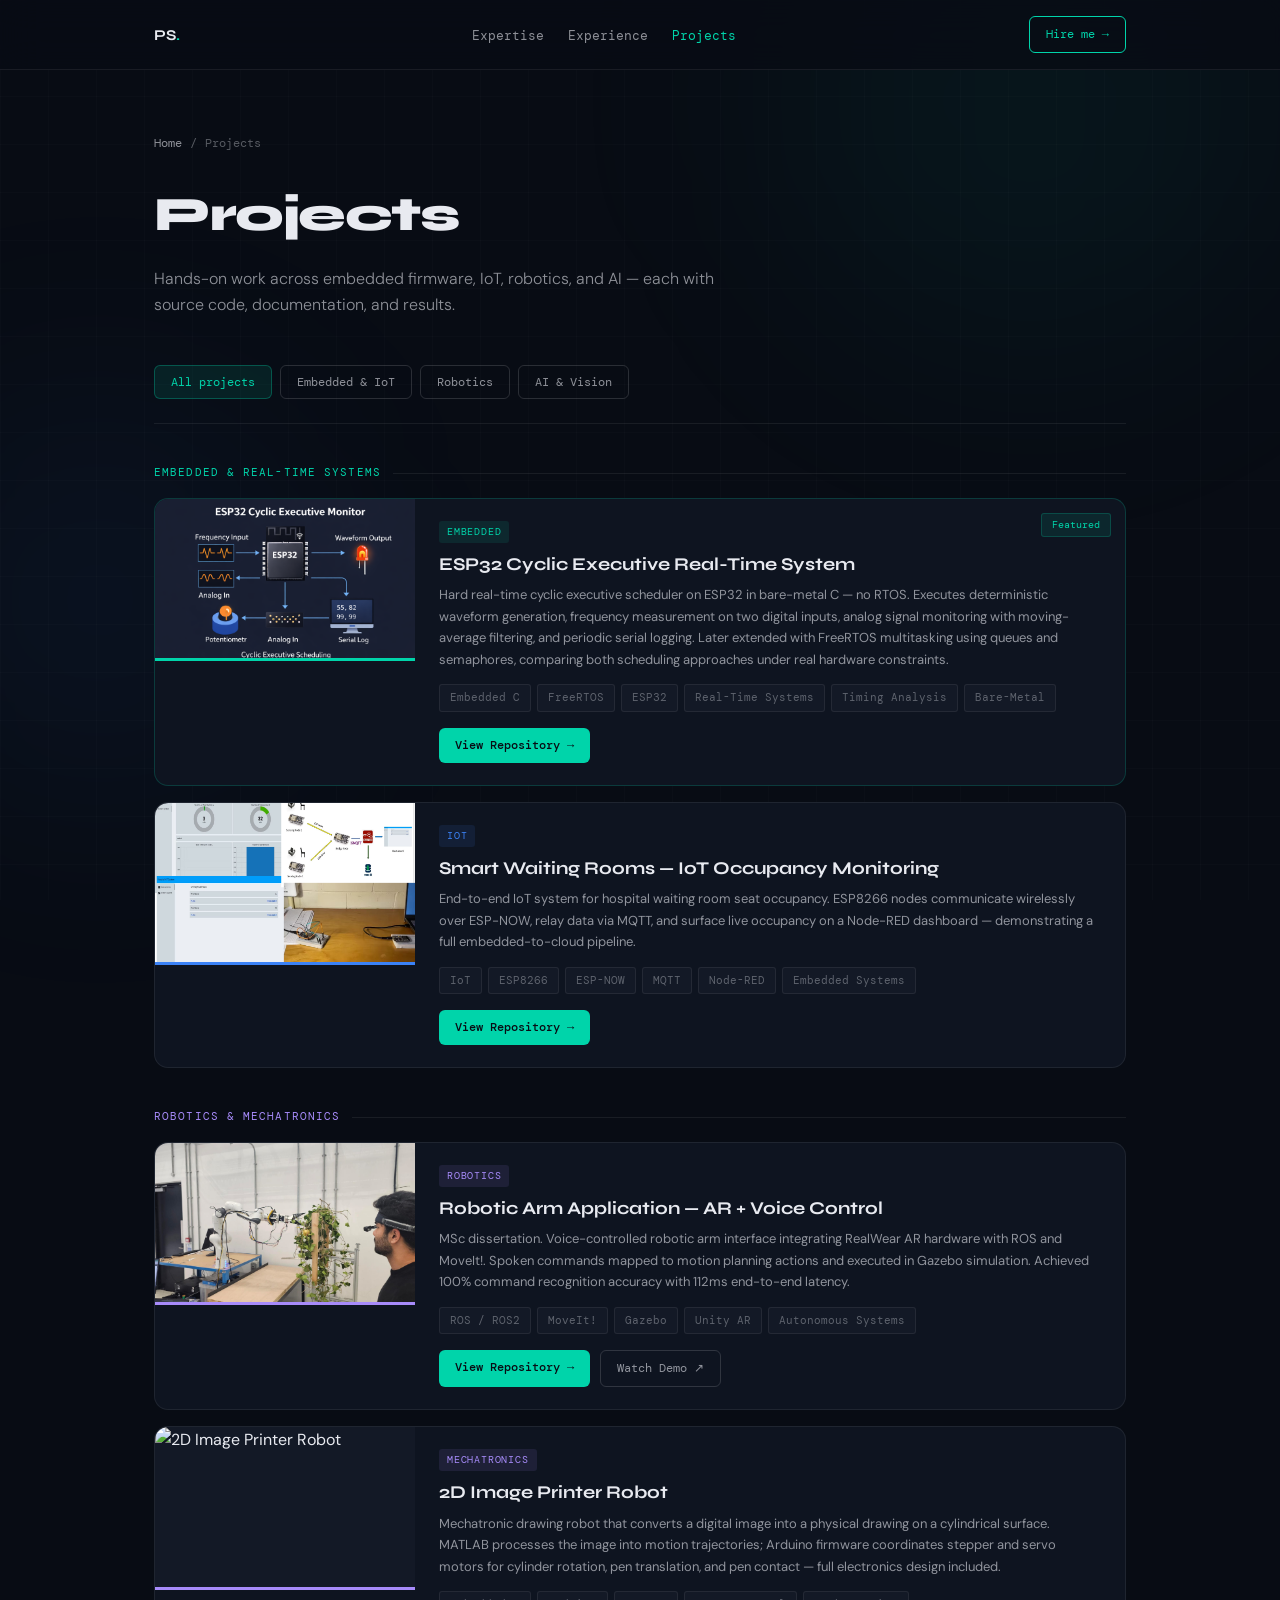
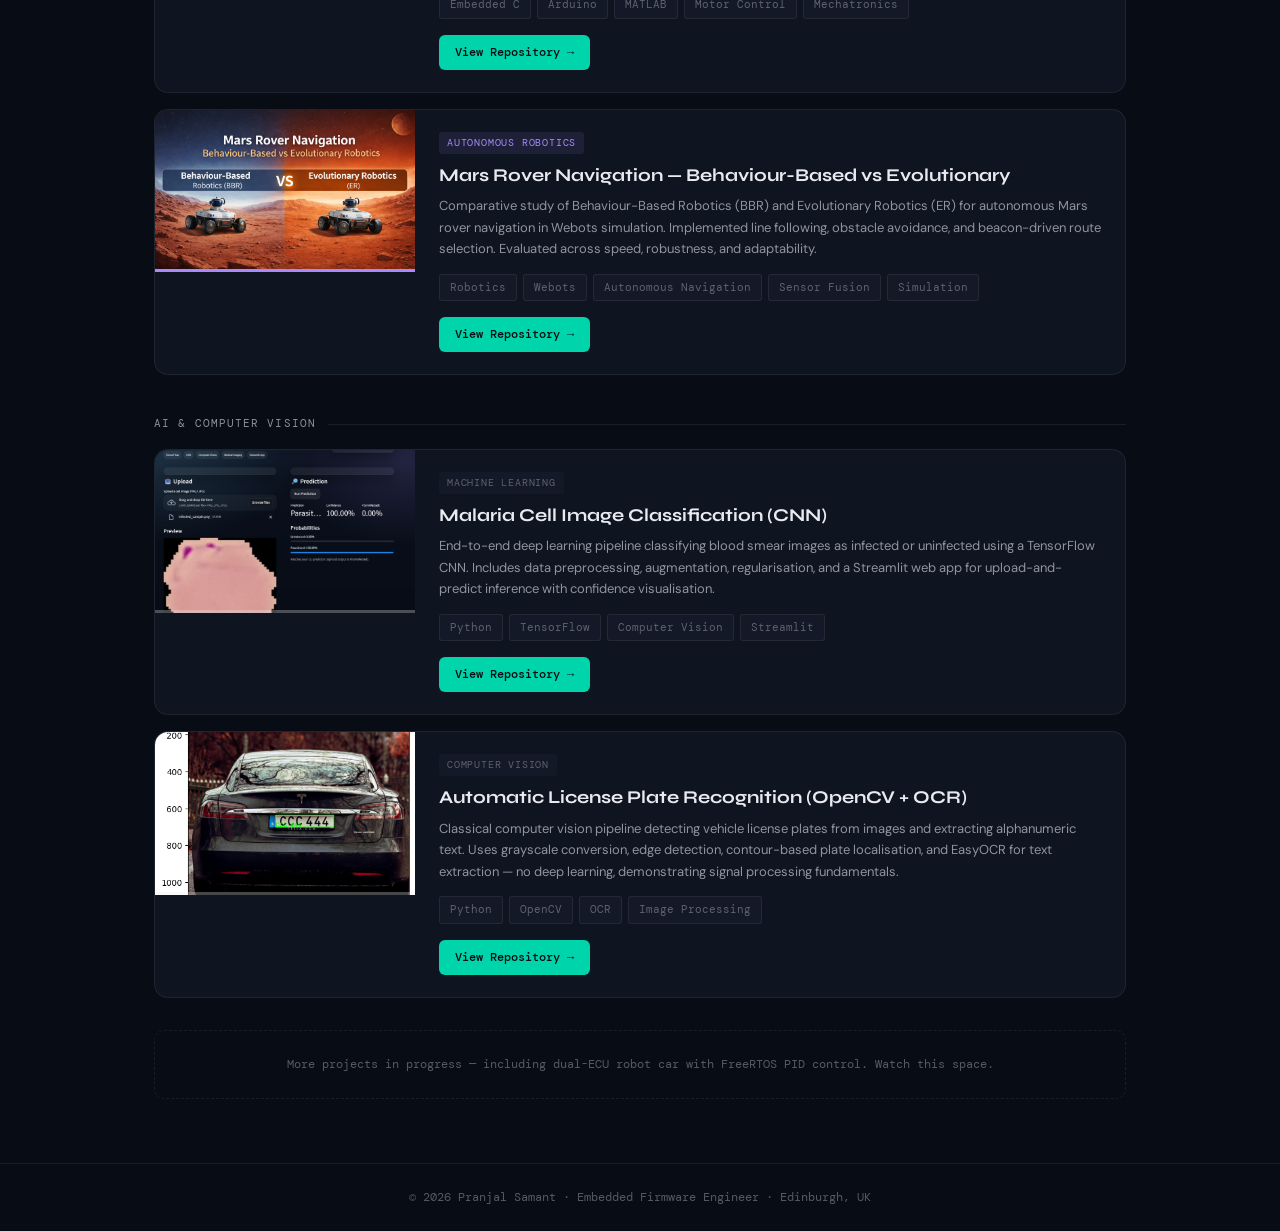
==== projects.html @ 22c1c0fe "Update projects.html" ====
<!doctype html>
<html lang="en">
<head>
  <meta charset="utf-8" />
  <meta name="viewport" content="width=device-width, initial-scale=1" />
  <title>Projects · Pranjal Samant</title>
  <meta name="description" content="Embedded firmware, IoT, robotics, and AI projects by Pranjal Samant. ESP32, FreeRTOS, Arduino, ROS." />
  <link rel="preconnect" href="https://fonts.googleapis.com">
  <link rel="preconnect" href="https://fonts.gstatic.com" crossorigin>
  <link href="https://fonts.googleapis.com/css2?family=DM+Mono:wght@400;500&family=Syne:wght@400;600;700;800&family=DM+Sans:wght@300;400;500&display=swap" rel="stylesheet">
  <style>
    :root {
      --bg: #080c14;
      --surface: #0e1420;
      --surface2: #131926;
      --border: rgba(255,255,255,0.07);
      --border-bright: rgba(255,255,255,0.14);
      --text: #e8eaf0;
      --muted: rgba(232,234,240,0.6);
      --subtle: rgba(232,234,240,0.35);
      --accent: #00d4aa;
      --accent2: #3b82f6;
      --accent3: #a78bfa;
      --accent-dim: rgba(0,212,170,0.1);
      --mono: 'DM Mono', monospace;
      --sans: 'DM Sans', sans-serif;
      --display: 'Syne', sans-serif;
    }

    *, *::before, *::after { box-sizing: border-box; margin: 0; padding: 0; }
    html { scroll-behavior: smooth; }

    body {
      font-family: var(--sans);
      background: var(--bg);
      color: var(--text);
      line-height: 1.6;
      overflow-x: hidden;
    }

    body::before {
      content: '';
      position: fixed;
      inset: 0;
      background-image:
        linear-gradient(rgba(255,255,255,0.015) 1px, transparent 1px),
        linear-gradient(90deg, rgba(255,255,255,0.015) 1px, transparent 1px);
      background-size: 48px 48px;
      pointer-events: none;
      z-index: 0;
    }

    .orb {
      position: fixed;
      border-radius: 50%;
      filter: blur(120px);
      pointer-events: none;
      z-index: 0;
    }
    .orb-1 { width: 500px; height: 500px; background: rgba(0,212,170,0.05); top: -150px; right: 0; }
    .orb-2 { width: 400px; height: 400px; background: rgba(59,130,246,0.06); bottom: 100px; left: -100px; }

    .wrap { max-width: 1020px; margin: 0 auto; padding: 0 24px; position: relative; z-index: 1; }

    /* NAV */
    nav {
      position: sticky;
      top: 0;
      z-index: 100;
      padding: 16px 0;
      backdrop-filter: blur(20px);
      -webkit-backdrop-filter: blur(20px);
      border-bottom: 1px solid var(--border);
      background: rgba(8,12,20,0.8);
    }

    .nav-inner {
      max-width: 1020px;
      margin: 0 auto;
      padding: 0 24px;
      display: flex;
      justify-content: space-between;
      align-items: center;
    }

    .nav-logo { font-family: var(--display); font-weight: 700; font-size: 15px; color: var(--text); text-decoration: none; }
    .nav-logo span { color: var(--accent); }

    .nav-links { display: flex; gap: 24px; list-style: none; }
    .nav-links a { font-family: var(--mono); font-size: 13px; color: var(--muted); text-decoration: none; transition: color 0.2s; }
    .nav-links a:hover { color: var(--accent); }
    .nav-links a.active { color: var(--accent); }

    .nav-cta {
      font-family: var(--mono);
      font-size: 12px;
      padding: 8px 16px;
      border-radius: 6px;
      border: 1px solid var(--accent);
      color: var(--accent);
      text-decoration: none;
      transition: background 0.2s;
    }
    .nav-cta:hover { background: var(--accent-dim); }

    /* PAGE HEADER */
    .page-header {
      padding: 64px 0 48px;
    }

    .breadcrumb {
      display: flex;
      gap: 8px;
      align-items: center;
      font-family: var(--mono);
      font-size: 12px;
      color: var(--subtle);
      margin-bottom: 24px;
    }

    .breadcrumb a { color: var(--muted); text-decoration: none; }
    .breadcrumb a:hover { color: var(--accent); }
    .breadcrumb span { color: var(--subtle); }

    .page-header h1 {
      font-family: var(--display);
      font-size: clamp(32px, 4vw, 48px);
      font-weight: 800;
      letter-spacing: -0.03em;
      margin-bottom: 12px;
    }

    .page-header p {
      color: var(--muted);
      font-size: 16px;
      max-width: 560px;
      font-weight: 300;
    }

    /* FILTER TABS */
    .filter-tabs {
      display: flex;
      gap: 8px;
      flex-wrap: wrap;
      margin-bottom: 40px;
      padding-bottom: 24px;
      border-bottom: 1px solid var(--border);
    }

    .filter-tab {
      font-family: var(--mono);
      font-size: 12px;
      padding: 8px 16px;
      border-radius: 6px;
      border: 1px solid var(--border-bright);
      background: transparent;
      color: var(--muted);
      cursor: pointer;
      transition: all 0.2s;
    }

    .filter-tab:hover { border-color: var(--accent); color: var(--accent); }
    .filter-tab.active { background: var(--accent-dim); border-color: rgba(0,212,170,0.3); color: var(--accent); }

    /* CATEGORY LABEL */
    .cat-label {
      font-family: var(--mono);
      font-size: 11px;
      letter-spacing: 0.1em;
      text-transform: uppercase;
      color: var(--subtle);
      margin: 40px 0 16px;
      display: flex;
      align-items: center;
      gap: 12px;
    }

    .cat-label::after { content: ''; flex: 1; height: 1px; background: var(--border); }
    .cat-label.embedded { color: var(--accent); }
    .cat-label.robotics { color: var(--accent3); }
    .cat-label.iot { color: var(--accent2); }
    .cat-label.ml { color: var(--muted); }

    /* PROJECT CARDS */
    .project-grid { display: flex; flex-direction: column; gap: 16px; margin-bottom: 16px; }

    .project-card {
      background: var(--surface);
      border: 1px solid var(--border);
      border-radius: 14px;
      overflow: hidden;
      display: grid;
      grid-template-columns: 260px 1fr;
      transition: border-color 0.25s, transform 0.2s;
      position: relative;
    }

    .project-card:hover { border-color: var(--border-bright); transform: translateY(-2px); }
    .project-card.featured { border-color: rgba(0,212,170,0.2); }

    .project-card.featured::before {
      content: 'Featured';
      position: absolute;
      top: 14px; right: 14px;
      font-family: var(--mono);
      font-size: 10px;
      color: var(--accent);
      background: var(--accent-dim);
      border: 1px solid rgba(0,212,170,0.2);
      padding: 3px 10px;
      border-radius: 3px;
      z-index: 2;
    }

    .project-thumb {
      aspect-ratio: 16/10;
      background: var(--surface2);
      overflow: hidden;
      position: relative;
    }

    .project-thumb img {
      width: 100%;
      height: 100%;
      object-fit: cover;
      display: block;
      transition: transform 0.4s ease;
    }

    .project-card:hover .project-thumb img { transform: scale(1.04); }

    .project-thumb-placeholder {
      width: 100%;
      height: 100%;
      display: flex;
      align-items: center;
      justify-content: center;
      font-family: var(--mono);
      font-size: 28px;
      color: var(--subtle);
    }

    /* Category stripe on thumb */
    .project-thumb::after {
      content: '';
      position: absolute;
      bottom: 0; left: 0; right: 0;
      height: 3px;
    }

    .project-card.cat-embedded .project-thumb::after { background: var(--accent); }
    .project-card.cat-robotics .project-thumb::after { background: var(--accent3); }
    .project-card.cat-iot .project-thumb::after { background: var(--accent2); }
    .project-card.cat-ml .project-thumb::after { background: rgba(232,234,240,0.3); }

    .project-body { padding: 22px 24px; display: flex; flex-direction: column; }

    .project-meta {
      display: flex;
      align-items: center;
      gap: 10px;
      margin-bottom: 10px;
    }

    .project-cat {
      font-family: var(--mono);
      font-size: 10px;
      letter-spacing: 0.08em;
      text-transform: uppercase;
      padding: 3px 8px;
      border-radius: 3px;
    }

    .cat-embedded .project-cat { color: var(--accent); background: rgba(0,212,170,0.1); }
    .cat-robotics .project-cat { color: var(--accent3); background: rgba(167,139,250,0.1); }
    .cat-iot .project-cat { color: var(--accent2); background: rgba(59,130,246,0.1); }
    .cat-ml .project-cat { color: var(--subtle); background: var(--surface2); }

    .project-h { font-family: var(--display); font-size: 18px; font-weight: 700; margin-bottom: 8px; line-height: 1.3; }

    .project-desc { font-size: 13px; color: var(--muted); line-height: 1.65; flex: 1; margin-bottom: 14px; }

    .project-pills { display: flex; flex-wrap: wrap; gap: 6px; margin-bottom: 16px; }

    .pill {
      font-family: var(--mono);
      font-size: 11px;
      padding: 4px 10px;
      border-radius: 3px;
      background: var(--surface2);
      border: 1px solid var(--border);
      color: var(--subtle);
    }

    .project-links { display: flex; gap: 10px; flex-wrap: wrap; }

    .btn-sm {
      font-family: var(--mono);
      font-size: 12px;
      padding: 8px 16px;
      border-radius: 6px;
      text-decoration: none;
      transition: all 0.2s;
    }

    .btn-sm.primary {
      background: var(--accent);
      color: #080c14;
      font-weight: 500;
    }

    .btn-sm.primary:hover { opacity: 0.85; }

    .btn-sm.ghost {
      border: 1px solid var(--border-bright);
      color: var(--muted);
    }

    .btn-sm.ghost:hover { border-color: var(--accent); color: var(--accent); }

    /* NOTE */
    .note {
      font-family: var(--mono);
      font-size: 12px;
      color: var(--subtle);
      text-align: center;
      padding: 24px;
      border: 1px dashed var(--border);
      border-radius: 10px;
      margin: 32px 0 64px;
    }

    footer {
      border-top: 1px solid var(--border);
      padding: 24px;
      text-align: center;
      font-family: var(--mono);
      font-size: 12px;
      color: var(--subtle);
    }

    .fade-in { opacity: 0; transform: translateY(16px); animation: fadeUp 0.5s ease forwards; }
    @keyframes fadeUp { to { opacity: 1; transform: translateY(0); } }
    .delay-1 { animation-delay: 0.1s; }
    .delay-2 { animation-delay: 0.2s; }

    @media (max-width: 780px) {
      .project-card { grid-template-columns: 1fr; }
      .project-thumb { aspect-ratio: 16/9; }
      nav .nav-links { display: none; }
    }
  </style>
</head>
<body>

  <div class="orb orb-1"></div>
  <div class="orb orb-2"></div>

  <nav>
    <div class="nav-inner">
      <a class="nav-logo" href="index.html">PS<span>.</span></a>
      <ul class="nav-links">
        <li><a href="index.html#expertise">Expertise</a></li>
        <li><a href="index.html#experience">Experience</a></li>
        <li><a href="projects.html" class="active">Projects</a></li>
      </ul>
      <a class="nav-cta" href="mailto:pranjalsamant@outlook.com">Hire me →</a>
    </div>
  </nav>

  <div class="wrap">

    <header class="page-header fade-in">
      <div class="breadcrumb">
        <a href="index.html">Home</a>
        <span>/</span>
        <span>Projects</span>
      </div>
      <h1>Projects</h1>
      <p>Hands-on work across embedded firmware, IoT, robotics, and AI — each with source code, documentation, and results.</p>
    </header>

    <div class="filter-tabs fade-in delay-1">
      <button class="filter-tab active" onclick="filterProjects('all', this)">All projects</button>
      <button class="filter-tab" onclick="filterProjects('embedded', this)">Embedded & IoT</button>
      <button class="filter-tab" onclick="filterProjects('robotics', this)">Robotics</button>
      <button class="filter-tab" onclick="filterProjects('ml', this)">AI & Vision</button>
    </div>

    <!-- EMBEDDED CATEGORY -->
    <div class="cat-label embedded" data-cat="embedded">Embedded & Real-Time Systems</div>
    <div class="project-grid" data-cat="embedded">

      <article class="project-card featured cat-embedded">
        <div class="project-thumb">
          <img src="./assets/images/architecture.png" alt="ESP32 Cyclic Executive Monitor">
        </div>
        <div class="project-body">
          <div class="project-meta">
            <span class="project-cat">Embedded</span>
          </div>
          <h2 class="project-h">ESP32 Cyclic Executive Real-Time System</h2>
          <p class="project-desc">
            Hard real-time cyclic executive scheduler on ESP32 in bare-metal C — no RTOS. Executes deterministic waveform generation, frequency measurement on two digital inputs, analog signal monitoring with moving-average filtering, and periodic serial logging. Later extended with FreeRTOS multitasking using queues and semaphores, comparing both scheduling approaches under real hardware constraints.
          </p>
          <div class="project-pills">
            <span class="pill">Embedded C</span>
            <span class="pill">FreeRTOS</span>
            <span class="pill">ESP32</span>
            <span class="pill">Real-Time Systems</span>
            <span class="pill">Timing Analysis</span>
            <span class="pill">Bare-Metal</span>
          </div>
          <div class="project-links">
            <a class="btn-sm primary" href="https://github.com/pranjalsamant1/esp32-cyclic-executive-monitor" target="_blank">View Repository →</a>
          </div>
        </div>
      </article>

      <article class="project-card cat-iot">
        <div class="project-thumb">
          <img src="./assets/images/smart_waiting_room_portfolio.png" alt="Smart Waiting Rooms IoT">
        </div>
        <div class="project-body">
          <div class="project-meta">
            <span class="project-cat">IoT</span>
          </div>
          <h2 class="project-h">Smart Waiting Rooms — IoT Occupancy Monitoring</h2>
          <p class="project-desc">
            End-to-end IoT system for hospital waiting room seat occupancy. ESP8266 nodes communicate wirelessly over ESP-NOW, relay data via MQTT, and surface live occupancy on a Node-RED dashboard — demonstrating a full embedded-to-cloud pipeline.
          </p>
          <div class="project-pills">
            <span class="pill">IoT</span>
            <span class="pill">ESP8266</span>
            <span class="pill">ESP-NOW</span>
            <span class="pill">MQTT</span>
            <span class="pill">Node-RED</span>
            <span class="pill">Embedded Systems</span>
          </div>
          <div class="project-links">
            <a class="btn-sm primary" href="https://github.com/pranjalsamant1/smart-waiting-rooms-iot" target="_blank">View Repository →</a>
          </div>
        </div>
      </article>

    </div>

    <!-- ROBOTICS CATEGORY -->
    <div class="cat-label robotics" data-cat="robotics">Robotics & Mechatronics</div>
    <div class="project-grid" data-cat="robotics">

      <article class="project-card cat-robotics">
        <div class="project-thumb">
          <img src="./assets/images/live_test.jpeg" alt="Robotic Arm AR Voice Control">
        </div>
        <div class="project-body">
          <div class="project-meta">
            <span class="project-cat">Robotics</span>
          </div>
          <h2 class="project-h">Robotic Arm Application — AR + Voice Control</h2>
          <p class="project-desc">
            MSc dissertation. Voice-controlled robotic arm interface integrating RealWear AR hardware with ROS and MoveIt!. Spoken commands mapped to motion planning actions and executed in Gazebo simulation. Achieved 100% command recognition accuracy with 112ms end-to-end latency.
          </p>
          <div class="project-pills">
            <span class="pill">ROS / ROS2</span>
            <span class="pill">MoveIt!</span>
            <span class="pill">Gazebo</span>
            <span class="pill">Unity AR</span>
            <span class="pill">Autonomous Systems</span>
          </div>
          <div class="project-links">
            <a class="btn-sm primary" href="https://github.com/pranjalsamant1/Robotic_Arm_Application" target="_blank">View Repository →</a>
            <a class="btn-sm ghost" href="https://github.com/pranjalsamant1/Robotic_Arm_Application/blob/main/Project_Files/Video/robotcontrolapp_workingvideo.mp4" target="_blank">Watch Demo ↗</a>
          </div>
        </div>
      </article>

      <article class="project-card cat-robotics">
        <div class="project-thumb">
          <img src="./assets/images/2d-image-printer-robot.jpg" alt="2D Image Printer Robot">
        </div>
        <div class="project-body">
          <div class="project-meta">
            <span class="project-cat">Mechatronics</span>
          </div>
          <h2 class="project-h">2D Image Printer Robot</h2>
          <p class="project-desc">
            Mechatronic drawing robot that converts a digital image into a physical drawing on a cylindrical surface. MATLAB processes the image into motion trajectories; Arduino firmware coordinates stepper and servo motors for cylinder rotation, pen translation, and pen contact — full electronics design included.
          </p>
          <div class="project-pills">
            <span class="pill">Embedded C</span>
            <span class="pill">Arduino</span>
            <span class="pill">MATLAB</span>
            <span class="pill">Motor Control</span>
            <span class="pill">Mechatronics</span>
          </div>
          <div class="project-links">
            <a class="btn-sm primary" href="https://github.com/pranjalsamant1/2D-Image-Printer-Robot" target="_blank">View Repository →</a>
          </div>
        </div>
      </article>

      <article class="project-card cat-robotics">
        <div class="project-thumb">
          <img src="./assets/images/IR_Mars.png" alt="Mars Rover Navigation">
        </div>
        <div class="project-body">
          <div class="project-meta">
            <span class="project-cat">Autonomous Robotics</span>
          </div>
          <h2 class="project-h">Mars Rover Navigation — Behaviour-Based vs Evolutionary</h2>
          <p class="project-desc">
            Comparative study of Behaviour-Based Robotics (BBR) and Evolutionary Robotics (ER) for autonomous Mars rover navigation in Webots simulation. Implemented line following, obstacle avoidance, and beacon-driven route selection. Evaluated across speed, robustness, and adaptability.
          </p>
          <div class="project-pills">
            <span class="pill">Robotics</span>
            <span class="pill">Webots</span>
            <span class="pill">Autonomous Navigation</span>
            <span class="pill">Sensor Fusion</span>
            <span class="pill">Simulation</span>
          </div>
          <div class="project-links">
            <a class="btn-sm primary" href="https://github.com/pranjalsamant1/mars-rover-navigation-bbr-er" target="_blank">View Repository →</a>
          </div>
        </div>
      </article>

    </div>

    <!-- ML/AI CATEGORY -->
    <div class="cat-label ml" data-cat="ml">AI & Computer Vision</div>
    <div class="project-grid" data-cat="ml">

      <article class="project-card cat-ml">
        <div class="project-thumb">
          <img src="./assets/images/webapp_result.png" alt="Malaria Cell Classification">
        </div>
        <div class="project-body">
          <div class="project-meta">
            <span class="project-cat">Machine Learning</span>
          </div>
          <h2 class="project-h">Malaria Cell Image Classification (CNN)</h2>
          <p class="project-desc">
            End-to-end deep learning pipeline classifying blood smear images as infected or uninfected using a TensorFlow CNN. Includes data preprocessing, augmentation, regularisation, and a Streamlit web app for upload-and-predict inference with confidence visualisation.
          </p>
          <div class="project-pills">
            <span class="pill">Python</span>
            <span class="pill">TensorFlow</span>
            <span class="pill">Computer Vision</span>
            <span class="pill">Streamlit</span>
          </div>
          <div class="project-links">
            <a class="btn-sm primary" href="https://github.com/pranjalsamant1/malaria-cell-image-classification" target="_blank">View Repository →</a>
          </div>
        </div>
      </article>

      <article class="project-card cat-ml">
        <div class="project-thumb">
          <img src="./assets/images/final_output.png" alt="License Plate Recognition">
        </div>
        <div class="project-body">
          <div class="project-meta">
            <span class="project-cat">Computer Vision</span>
          </div>
          <h2 class="project-h">Automatic License Plate Recognition (OpenCV + OCR)</h2>
          <p class="project-desc">
            Classical computer vision pipeline detecting vehicle license plates from images and extracting alphanumeric text. Uses grayscale conversion, edge detection, contour-based plate localisation, and EasyOCR for text extraction — no deep learning, demonstrating signal processing fundamentals.
          </p>
          <div class="project-pills">
            <span class="pill">Python</span>
            <span class="pill">OpenCV</span>
            <span class="pill">OCR</span>
            <span class="pill">Image Processing</span>
          </div>
          <div class="project-links">
            <a class="btn-sm primary" href="https://github.com/pranjalsamant1/license-plate-recognition-opencv-ocr" target="_blank">View Repository →</a>
          </div>
        </div>
      </article>

    </div>

    <div class="note">More projects in progress — including dual-ECU robot car with FreeRTOS PID control. Watch this space.</div>

  </div>

  <footer>
    © <span id="y"></span> Pranjal Samant · Embedded Firmware Engineer · Edinburgh, UK
  </footer>

  <script>
    document.getElementById('y').textContent = new Date().getFullYear();

    function filterProjects(cat, btn) {
      document.querySelectorAll('.filter-tab').forEach(t => t.classList.remove('active'));
      btn.classList.add('active');

      const catLabels = document.querySelectorAll('.cat-label');
      const catGrids = document.querySelectorAll('.project-grid');

      catLabels.forEach(el => {
        const elCat = el.dataset.cat;
        el.style.display = (cat === 'all' || cat === elCat || (cat === 'embedded' && elCat === 'iot')) ? '' : 'none';
      });

      catGrids.forEach(el => {
        const elCat = el.dataset.cat;
        el.style.display = (cat === 'all' || cat === elCat || (cat === 'embedded' && elCat === 'iot')) ? '' : 'none';
      });
    }
  </script>
</body>
</html>
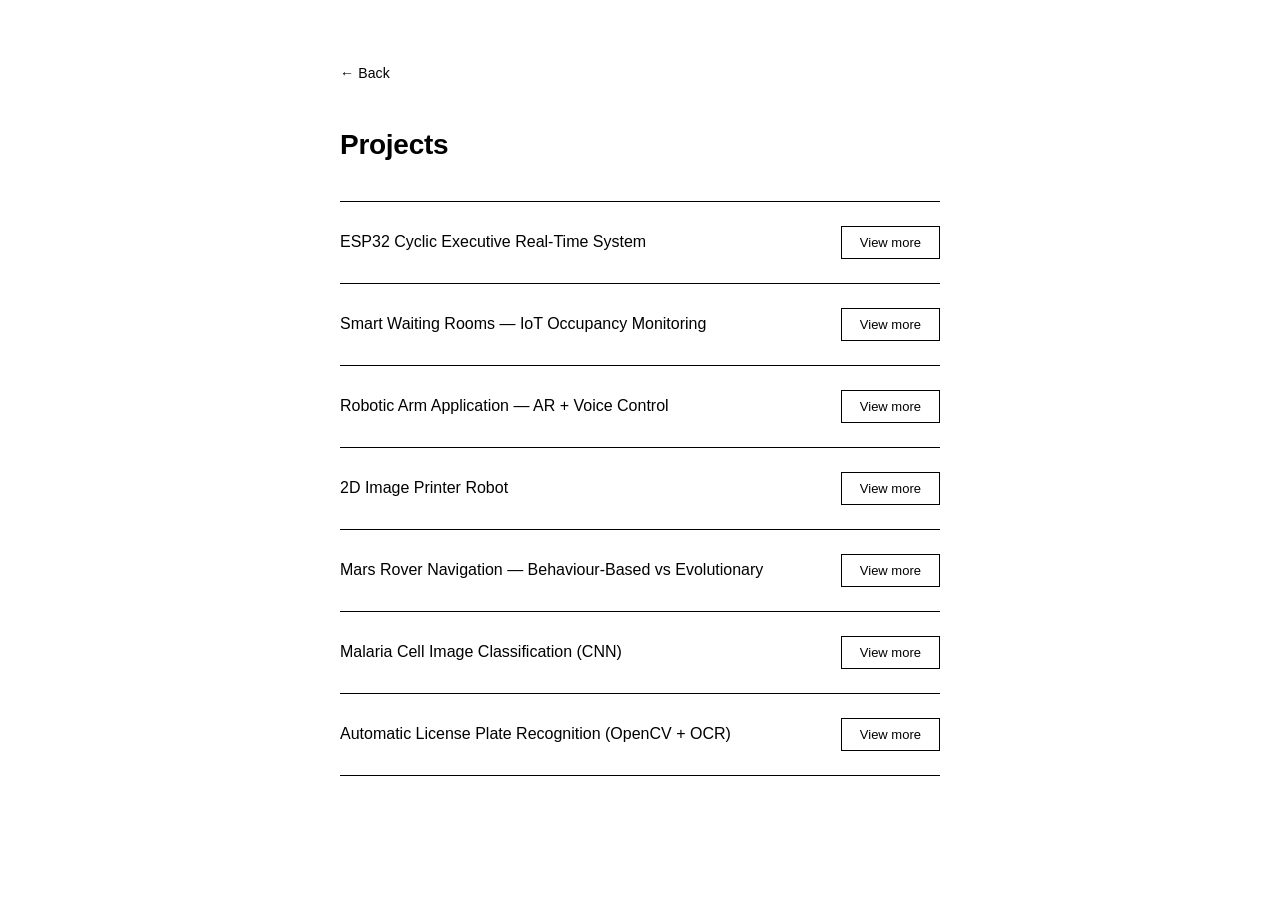
==== commit c06603c0: "Add files via upload" ====
--- a/projects.html
+++ b/projects.html
@@ -4,611 +4,140 @@
   <meta charset="utf-8" />
   <meta name="viewport" content="width=device-width, initial-scale=1" />
   <title>Projects · Pranjal Samant</title>
-  <meta name="description" content="Embedded firmware, IoT, robotics, and AI projects by Pranjal Samant. ESP32, FreeRTOS, Arduino, ROS." />
-  <link rel="preconnect" href="https://fonts.googleapis.com">
-  <link rel="preconnect" href="https://fonts.gstatic.com" crossorigin>
-  <link href="https://fonts.googleapis.com/css2?family=DM+Mono:wght@400;500&family=Syne:wght@400;600;700;800&family=DM+Sans:wght@300;400;500&display=swap" rel="stylesheet">
   <style>
-    :root {
-      --bg: #080c14;
-      --surface: #0e1420;
-      --surface2: #131926;
-      --border: rgba(255,255,255,0.07);
-      --border-bright: rgba(255,255,255,0.14);
-      --text: #e8eaf0;
-      --muted: rgba(232,234,240,0.6);
-      --subtle: rgba(232,234,240,0.35);
-      --accent: #00d4aa;
-      --accent2: #3b82f6;
-      --accent3: #a78bfa;
-      --accent-dim: rgba(0,212,170,0.1);
-      --mono: 'DM Mono', monospace;
-      --sans: 'DM Sans', sans-serif;
-      --display: 'Syne', sans-serif;
+    *, *::before, *::after { box-sizing: border-box; margin: 0; padding: 0; }
+
+    body {
+      font-family: Helvetica, Arial, sans-serif;
+      background: #ffffff;
+      color: #000000;
+      min-height: 100vh;
+      padding: 64px 24px;
     }
 
-    *, *::before, *::after { box-sizing: border-box; margin: 0; padding: 0; }
-    html { scroll-behavior: smooth; }
-
-    body {
-      font-family: var(--sans);
-      background: var(--bg);
-      color: var(--text);
-      line-height: 1.6;
-      overflow-x: hidden;
+    .wrap {
+      max-width: 600px;
+      margin: 0 auto;
     }
 
-    body::before {
-      content: '';
-      position: fixed;
-      inset: 0;
-      background-image:
-        linear-gradient(rgba(255,255,255,0.015) 1px, transparent 1px),
-        linear-gradient(90deg, rgba(255,255,255,0.015) 1px, transparent 1px);
-      background-size: 48px 48px;
-      pointer-events: none;
-      z-index: 0;
+    .back {
+      font-family: Helvetica, Arial, sans-serif;
+      font-size: 14px;
+      color: #000000;
+      text-decoration: none;
+      display: inline-block;
+      margin-bottom: 48px;
+      letter-spacing: 0.01em;
+      animation: popIn 0.6s cubic-bezier(0.22, 1, 0.36, 1) both;
     }
 
-    .orb {
-      position: fixed;
-      border-radius: 50%;
-      filter: blur(120px);
-      pointer-events: none;
-      z-index: 0;
-    }
-    .orb-1 { width: 500px; height: 500px; background: rgba(0,212,170,0.05); top: -150px; right: 0; }
-    .orb-2 { width: 400px; height: 400px; background: rgba(59,130,246,0.06); bottom: 100px; left: -100px; }
+    .back:hover { text-decoration: underline; }
 
-    .wrap { max-width: 1020px; margin: 0 auto; padding: 0 24px; position: relative; z-index: 1; }
-
-    /* NAV */
-    nav {
-      position: sticky;
-      top: 0;
-      z-index: 100;
-      padding: 16px 0;
-      backdrop-filter: blur(20px);
-      -webkit-backdrop-filter: blur(20px);
-      border-bottom: 1px solid var(--border);
-      background: rgba(8,12,20,0.8);
+    h1 {
+      font-size: 28px;
+      font-weight: 600;
+      letter-spacing: -0.01em;
+      margin-bottom: 40px;
+      animation: popIn 0.6s cubic-bezier(0.22, 1, 0.36, 1) 0.05s both;
     }
 
-    .nav-inner {
-      max-width: 1020px;
-      margin: 0 auto;
-      padding: 0 24px;
-      display: flex;
-      justify-content: space-between;
-      align-items: center;
+    .project-list {
+      list-style: none;
     }
 
-    .nav-logo { font-family: var(--display); font-weight: 700; font-size: 15px; color: var(--text); text-decoration: none; }
-    .nav-logo span { color: var(--accent); }
-
-    .nav-links { display: flex; gap: 24px; list-style: none; }
-    .nav-links a { font-family: var(--mono); font-size: 13px; color: var(--muted); text-decoration: none; transition: color 0.2s; }
-    .nav-links a:hover { color: var(--accent); }
-    .nav-links a.active { color: var(--accent); }
-
-    .nav-cta {
-      font-family: var(--mono);
-      font-size: 12px;
-      padding: 8px 16px;
-      border-radius: 6px;
-      border: 1px solid var(--accent);
-      color: var(--accent);
-      text-decoration: none;
-      transition: background 0.2s;
-    }
-    .nav-cta:hover { background: var(--accent-dim); }
-
-    /* PAGE HEADER */
-    .page-header {
-      padding: 64px 0 48px;
+    .project-item {
+      border-top: 1px solid #000000;
+      padding: 24px 0;
+      display: flex;
+      align-items: baseline;
+      justify-content: space-between;
+      gap: 20px;
     }
 
-    .breadcrumb {
-      display: flex;
-      gap: 8px;
-      align-items: center;
-      font-family: var(--mono);
-      font-size: 12px;
-      color: var(--subtle);
-      margin-bottom: 24px;
+    .project-item:last-child {
+      border-bottom: 1px solid #000000;
     }
 
-    .breadcrumb a { color: var(--muted); text-decoration: none; }
-    .breadcrumb a:hover { color: var(--accent); }
-    .breadcrumb span { color: var(--subtle); }
-
-    .page-header h1 {
-      font-family: var(--display);
-      font-size: clamp(32px, 4vw, 48px);
-      font-weight: 800;
-      letter-spacing: -0.03em;
-      margin-bottom: 12px;
+    .project-name {
+      font-size: 16px;
+      font-weight: 500;
+      line-height: 1.4;
     }
 
-    .page-header p {
-      color: var(--muted);
-      font-size: 16px;
-      max-width: 560px;
-      font-weight: 300;
+    .btn-view {
+      font-family: Helvetica, Arial, sans-serif;
+      font-size: 13px;
+      font-weight: 400;
+      color: #000000;
+      text-decoration: none;
+      border: 1px solid #000000;
+      padding: 8px 18px;
+      white-space: nowrap;
+      flex-shrink: 0;
+      transition: background 0.2s, color 0.2s;
     }
 
-    /* FILTER TABS */
-    .filter-tabs {
-      display: flex;
-      gap: 8px;
-      flex-wrap: wrap;
-      margin-bottom: 40px;
-      padding-bottom: 24px;
-      border-bottom: 1px solid var(--border);
+    .btn-view:hover {
+      background: #000000;
+      color: #ffffff;
     }
 
-    .filter-tab {
-      font-family: var(--mono);
-      font-size: 12px;
-      padding: 8px 16px;
-      border-radius: 6px;
-      border: 1px solid var(--border-bright);
-      background: transparent;
-      color: var(--muted);
-      cursor: pointer;
-      transition: all 0.2s;
-    }
+    .project-item:nth-child(1) { animation: popIn 0.65s cubic-bezier(0.22, 1, 0.36, 1) 0.1s both; }
+    .project-item:nth-child(2) { animation: popIn 0.65s cubic-bezier(0.22, 1, 0.36, 1) 0.17s both; }
+    .project-item:nth-child(3) { animation: popIn 0.65s cubic-bezier(0.22, 1, 0.36, 1) 0.24s both; }
+    .project-item:nth-child(4) { animation: popIn 0.65s cubic-bezier(0.22, 1, 0.36, 1) 0.31s both; }
+    .project-item:nth-child(5) { animation: popIn 0.65s cubic-bezier(0.22, 1, 0.36, 1) 0.38s both; }
+    .project-item:nth-child(6) { animation: popIn 0.65s cubic-bezier(0.22, 1, 0.36, 1) 0.45s both; }
+    .project-item:nth-child(7) { animation: popIn 0.65s cubic-bezier(0.22, 1, 0.36, 1) 0.52s both; }
 
-    .filter-tab:hover { border-color: var(--accent); color: var(--accent); }
-    .filter-tab.active { background: var(--accent-dim); border-color: rgba(0,212,170,0.3); color: var(--accent); }
-
-    /* CATEGORY LABEL */
-    .cat-label {
-      font-family: var(--mono);
-      font-size: 11px;
-      letter-spacing: 0.1em;
-      text-transform: uppercase;
-      color: var(--subtle);
-      margin: 40px 0 16px;
-      display: flex;
-      align-items: center;
-      gap: 12px;
-    }
-
-    .cat-label::after { content: ''; flex: 1; height: 1px; background: var(--border); }
-    .cat-label.embedded { color: var(--accent); }
-    .cat-label.robotics { color: var(--accent3); }
-    .cat-label.iot { color: var(--accent2); }
-    .cat-label.ml { color: var(--muted); }
-
-    /* PROJECT CARDS */
-    .project-grid { display: flex; flex-direction: column; gap: 16px; margin-bottom: 16px; }
-
-    .project-card {
-      background: var(--surface);
-      border: 1px solid var(--border);
-      border-radius: 14px;
-      overflow: hidden;
-      display: grid;
-      grid-template-columns: 260px 1fr;
-      transition: border-color 0.25s, transform 0.2s;
-      position: relative;
-    }
-
-    .project-card:hover { border-color: var(--border-bright); transform: translateY(-2px); }
-    .project-card.featured { border-color: rgba(0,212,170,0.2); }
-
-    .project-card.featured::before {
-      content: 'Featured';
-      position: absolute;
-      top: 14px; right: 14px;
-      font-family: var(--mono);
-      font-size: 10px;
-      color: var(--accent);
-      background: var(--accent-dim);
-      border: 1px solid rgba(0,212,170,0.2);
-      padding: 3px 10px;
-      border-radius: 3px;
-      z-index: 2;
-    }
-
-    .project-thumb {
-      aspect-ratio: 16/10;
-      background: var(--surface2);
-      overflow: hidden;
-      position: relative;
-    }
-
-    .project-thumb img {
-      width: 100%;
-      height: 100%;
-      object-fit: cover;
-      display: block;
-      transition: transform 0.4s ease;
-    }
-
-    .project-card:hover .project-thumb img { transform: scale(1.04); }
-
-    .project-thumb-placeholder {
-      width: 100%;
-      height: 100%;
-      display: flex;
-      align-items: center;
-      justify-content: center;
-      font-family: var(--mono);
-      font-size: 28px;
-      color: var(--subtle);
-    }
-
-    /* Category stripe on thumb */
-    .project-thumb::after {
-      content: '';
-      position: absolute;
-      bottom: 0; left: 0; right: 0;
-      height: 3px;
-    }
-
-    .project-card.cat-embedded .project-thumb::after { background: var(--accent); }
-    .project-card.cat-robotics .project-thumb::after { background: var(--accent3); }
-    .project-card.cat-iot .project-thumb::after { background: var(--accent2); }
-    .project-card.cat-ml .project-thumb::after { background: rgba(232,234,240,0.3); }
-
-    .project-body { padding: 22px 24px; display: flex; flex-direction: column; }
-
-    .project-meta {
-      display: flex;
-      align-items: center;
-      gap: 10px;
-      margin-bottom: 10px;
-    }
-
-    .project-cat {
-      font-family: var(--mono);
-      font-size: 10px;
-      letter-spacing: 0.08em;
-      text-transform: uppercase;
-      padding: 3px 8px;
-      border-radius: 3px;
-    }
-
-    .cat-embedded .project-cat { color: var(--accent); background: rgba(0,212,170,0.1); }
-    .cat-robotics .project-cat { color: var(--accent3); background: rgba(167,139,250,0.1); }
-    .cat-iot .project-cat { color: var(--accent2); background: rgba(59,130,246,0.1); }
-    .cat-ml .project-cat { color: var(--subtle); background: var(--surface2); }
-
-    .project-h { font-family: var(--display); font-size: 18px; font-weight: 700; margin-bottom: 8px; line-height: 1.3; }
-
-    .project-desc { font-size: 13px; color: var(--muted); line-height: 1.65; flex: 1; margin-bottom: 14px; }
-
-    .project-pills { display: flex; flex-wrap: wrap; gap: 6px; margin-bottom: 16px; }
-
-    .pill {
-      font-family: var(--mono);
-      font-size: 11px;
-      padding: 4px 10px;
-      border-radius: 3px;
-      background: var(--surface2);
-      border: 1px solid var(--border);
-      color: var(--subtle);
-    }
-
-    .project-links { display: flex; gap: 10px; flex-wrap: wrap; }
-
-    .btn-sm {
-      font-family: var(--mono);
-      font-size: 12px;
-      padding: 8px 16px;
-      border-radius: 6px;
-      text-decoration: none;
-      transition: all 0.2s;
-    }
-
-    .btn-sm.primary {
-      background: var(--accent);
-      color: #080c14;
-      font-weight: 500;
-    }
-
-    .btn-sm.primary:hover { opacity: 0.85; }
-
-    .btn-sm.ghost {
-      border: 1px solid var(--border-bright);
-      color: var(--muted);
-    }
-
-    .btn-sm.ghost:hover { border-color: var(--accent); color: var(--accent); }
-
-    /* NOTE */
-    .note {
-      font-family: var(--mono);
-      font-size: 12px;
-      color: var(--subtle);
-      text-align: center;
-      padding: 24px;
-      border: 1px dashed var(--border);
-      border-radius: 10px;
-      margin: 32px 0 64px;
-    }
-
-    footer {
-      border-top: 1px solid var(--border);
-      padding: 24px;
-      text-align: center;
-      font-family: var(--mono);
-      font-size: 12px;
-      color: var(--subtle);
-    }
-
-    .fade-in { opacity: 0; transform: translateY(16px); animation: fadeUp 0.5s ease forwards; }
-    @keyframes fadeUp { to { opacity: 1; transform: translateY(0); } }
-    .delay-1 { animation-delay: 0.1s; }
-    .delay-2 { animation-delay: 0.2s; }
-
-    @media (max-width: 780px) {
-      .project-card { grid-template-columns: 1fr; }
-      .project-thumb { aspect-ratio: 16/9; }
-      nav .nav-links { display: none; }
+    @keyframes popIn {
+      from {
+        opacity: 0;
+        transform: scale(0.88);
+      }
+      to {
+        opacity: 1;
+        transform: scale(1);
+      }
     }
   </style>
 </head>
 <body>
+  <div class="wrap">
+    <a class="back" href="index.html">← Back</a>
 
-  <div class="orb orb-1"></div>
-  <div class="orb orb-2"></div>
+    <h1>Projects</h1>
 
-  <nav>
-    <div class="nav-inner">
-      <a class="nav-logo" href="index.html">PS<span>.</span></a>
-      <ul class="nav-links">
-        <li><a href="index.html#expertise">Expertise</a></li>
-        <li><a href="index.html#experience">Experience</a></li>
-        <li><a href="projects.html" class="active">Projects</a></li>
-      </ul>
-      <a class="nav-cta" href="mailto:pranjalsamant@outlook.com">Hire me →</a>
-    </div>
-  </nav>
-
-  <div class="wrap">
-
-    <header class="page-header fade-in">
-      <div class="breadcrumb">
-        <a href="index.html">Home</a>
-        <span>/</span>
-        <span>Projects</span>
-      </div>
-      <h1>Projects</h1>
-      <p>Hands-on work across embedded firmware, IoT, robotics, and AI — each with source code, documentation, and results.</p>
-    </header>
-
-    <div class="filter-tabs fade-in delay-1">
-      <button class="filter-tab active" onclick="filterProjects('all', this)">All projects</button>
-      <button class="filter-tab" onclick="filterProjects('embedded', this)">Embedded & IoT</button>
-      <button class="filter-tab" onclick="filterProjects('robotics', this)">Robotics</button>
-      <button class="filter-tab" onclick="filterProjects('ml', this)">AI & Vision</button>
-    </div>
-
-    <!-- EMBEDDED CATEGORY -->
-    <div class="cat-label embedded" data-cat="embedded">Embedded & Real-Time Systems</div>
-    <div class="project-grid" data-cat="embedded">
-
-      <article class="project-card featured cat-embedded">
-        <div class="project-thumb">
-          <img src="./assets/images/architecture.png" alt="ESP32 Cyclic Executive Monitor">
-        </div>
-        <div class="project-body">
-          <div class="project-meta">
-            <span class="project-cat">Embedded</span>
-          </div>
-          <h2 class="project-h">ESP32 Cyclic Executive Real-Time System</h2>
-          <p class="project-desc">
-            Hard real-time cyclic executive scheduler on ESP32 in bare-metal C — no RTOS. Executes deterministic waveform generation, frequency measurement on two digital inputs, analog signal monitoring with moving-average filtering, and periodic serial logging. Later extended with FreeRTOS multitasking using queues and semaphores, comparing both scheduling approaches under real hardware constraints.
-          </p>
-          <div class="project-pills">
-            <span class="pill">Embedded C</span>
-            <span class="pill">FreeRTOS</span>
-            <span class="pill">ESP32</span>
-            <span class="pill">Real-Time Systems</span>
-            <span class="pill">Timing Analysis</span>
-            <span class="pill">Bare-Metal</span>
-          </div>
-          <div class="project-links">
-            <a class="btn-sm primary" href="https://github.com/pranjalsamant1/esp32-cyclic-executive-monitor" target="_blank">View Repository →</a>
-          </div>
-        </div>
-      </article>
-
-      <article class="project-card cat-iot">
-        <div class="project-thumb">
-          <img src="./assets/images/smart_waiting_room_portfolio.png" alt="Smart Waiting Rooms IoT">
-        </div>
-        <div class="project-body">
-          <div class="project-meta">
-            <span class="project-cat">IoT</span>
-          </div>
-          <h2 class="project-h">Smart Waiting Rooms — IoT Occupancy Monitoring</h2>
-          <p class="project-desc">
-            End-to-end IoT system for hospital waiting room seat occupancy. ESP8266 nodes communicate wirelessly over ESP-NOW, relay data via MQTT, and surface live occupancy on a Node-RED dashboard — demonstrating a full embedded-to-cloud pipeline.
-          </p>
-          <div class="project-pills">
-            <span class="pill">IoT</span>
-            <span class="pill">ESP8266</span>
-            <span class="pill">ESP-NOW</span>
-            <span class="pill">MQTT</span>
-            <span class="pill">Node-RED</span>
-            <span class="pill">Embedded Systems</span>
-          </div>
-          <div class="project-links">
-            <a class="btn-sm primary" href="https://github.com/pranjalsamant1/smart-waiting-rooms-iot" target="_blank">View Repository →</a>
-          </div>
-        </div>
-      </article>
-
-    </div>
-
-    <!-- ROBOTICS CATEGORY -->
-    <div class="cat-label robotics" data-cat="robotics">Robotics & Mechatronics</div>
-    <div class="project-grid" data-cat="robotics">
-
-      <article class="project-card cat-robotics">
-        <div class="project-thumb">
-          <img src="./assets/images/live_test.jpeg" alt="Robotic Arm AR Voice Control">
-        </div>
-        <div class="project-body">
-          <div class="project-meta">
-            <span class="project-cat">Robotics</span>
-          </div>
-          <h2 class="project-h">Robotic Arm Application — AR + Voice Control</h2>
-          <p class="project-desc">
-            MSc dissertation. Voice-controlled robotic arm interface integrating RealWear AR hardware with ROS and MoveIt!. Spoken commands mapped to motion planning actions and executed in Gazebo simulation. Achieved 100% command recognition accuracy with 112ms end-to-end latency.
-          </p>
-          <div class="project-pills">
-            <span class="pill">ROS / ROS2</span>
-            <span class="pill">MoveIt!</span>
-            <span class="pill">Gazebo</span>
-            <span class="pill">Unity AR</span>
-            <span class="pill">Autonomous Systems</span>
-          </div>
-          <div class="project-links">
-            <a class="btn-sm primary" href="https://github.com/pranjalsamant1/Robotic_Arm_Application" target="_blank">View Repository →</a>
-            <a class="btn-sm ghost" href="https://github.com/pranjalsamant1/Robotic_Arm_Application/blob/main/Project_Files/Video/robotcontrolapp_workingvideo.mp4" target="_blank">Watch Demo ↗</a>
-          </div>
-        </div>
-      </article>
-
-      <article class="project-card cat-robotics">
-        <div class="project-thumb">
-          <img src="./assets/images/2d-image-printer-robot.jpg" alt="2D Image Printer Robot">
-        </div>
-        <div class="project-body">
-          <div class="project-meta">
-            <span class="project-cat">Mechatronics</span>
-          </div>
-          <h2 class="project-h">2D Image Printer Robot</h2>
-          <p class="project-desc">
-            Mechatronic drawing robot that converts a digital image into a physical drawing on a cylindrical surface. MATLAB processes the image into motion trajectories; Arduino firmware coordinates stepper and servo motors for cylinder rotation, pen translation, and pen contact — full electronics design included.
-          </p>
-          <div class="project-pills">
-            <span class="pill">Embedded C</span>
-            <span class="pill">Arduino</span>
-            <span class="pill">MATLAB</span>
-            <span class="pill">Motor Control</span>
-            <span class="pill">Mechatronics</span>
-          </div>
-          <div class="project-links">
-            <a class="btn-sm primary" href="https://github.com/pranjalsamant1/2D-Image-Printer-Robot" target="_blank">View Repository →</a>
-          </div>
-        </div>
-      </article>
-
-      <article class="project-card cat-robotics">
-        <div class="project-thumb">
-          <img src="./assets/images/IR_Mars.png" alt="Mars Rover Navigation">
-        </div>
-        <div class="project-body">
-          <div class="project-meta">
-            <span class="project-cat">Autonomous Robotics</span>
-          </div>
-          <h2 class="project-h">Mars Rover Navigation — Behaviour-Based vs Evolutionary</h2>
-          <p class="project-desc">
-            Comparative study of Behaviour-Based Robotics (BBR) and Evolutionary Robotics (ER) for autonomous Mars rover navigation in Webots simulation. Implemented line following, obstacle avoidance, and beacon-driven route selection. Evaluated across speed, robustness, and adaptability.
-          </p>
-          <div class="project-pills">
-            <span class="pill">Robotics</span>
-            <span class="pill">Webots</span>
-            <span class="pill">Autonomous Navigation</span>
-            <span class="pill">Sensor Fusion</span>
-            <span class="pill">Simulation</span>
-          </div>
-          <div class="project-links">
-            <a class="btn-sm primary" href="https://github.com/pranjalsamant1/mars-rover-navigation-bbr-er" target="_blank">View Repository →</a>
-          </div>
-        </div>
-      </article>
-
-    </div>
-
-    <!-- ML/AI CATEGORY -->
-    <div class="cat-label ml" data-cat="ml">AI & Computer Vision</div>
-    <div class="project-grid" data-cat="ml">
-
-      <article class="project-card cat-ml">
-        <div class="project-thumb">
-          <img src="./assets/images/webapp_result.png" alt="Malaria Cell Classification">
-        </div>
-        <div class="project-body">
-          <div class="project-meta">
-            <span class="project-cat">Machine Learning</span>
-          </div>
-          <h2 class="project-h">Malaria Cell Image Classification (CNN)</h2>
-          <p class="project-desc">
-            End-to-end deep learning pipeline classifying blood smear images as infected or uninfected using a TensorFlow CNN. Includes data preprocessing, augmentation, regularisation, and a Streamlit web app for upload-and-predict inference with confidence visualisation.
-          </p>
-          <div class="project-pills">
-            <span class="pill">Python</span>
-            <span class="pill">TensorFlow</span>
-            <span class="pill">Computer Vision</span>
-            <span class="pill">Streamlit</span>
-          </div>
-          <div class="project-links">
-            <a class="btn-sm primary" href="https://github.com/pranjalsamant1/malaria-cell-image-classification" target="_blank">View Repository →</a>
-          </div>
-        </div>
-      </article>
-
-      <article class="project-card cat-ml">
-        <div class="project-thumb">
-          <img src="./assets/images/final_output.png" alt="License Plate Recognition">
-        </div>
-        <div class="project-body">
-          <div class="project-meta">
-            <span class="project-cat">Computer Vision</span>
-          </div>
-          <h2 class="project-h">Automatic License Plate Recognition (OpenCV + OCR)</h2>
-          <p class="project-desc">
-            Classical computer vision pipeline detecting vehicle license plates from images and extracting alphanumeric text. Uses grayscale conversion, edge detection, contour-based plate localisation, and EasyOCR for text extraction — no deep learning, demonstrating signal processing fundamentals.
-          </p>
-          <div class="project-pills">
-            <span class="pill">Python</span>
-            <span class="pill">OpenCV</span>
-            <span class="pill">OCR</span>
-            <span class="pill">Image Processing</span>
-          </div>
-          <div class="project-links">
-            <a class="btn-sm primary" href="https://github.com/pranjalsamant1/license-plate-recognition-opencv-ocr" target="_blank">View Repository →</a>
-          </div>
-        </div>
-      </article>
-
-    </div>
-
-    <div class="note">More projects in progress — including dual-ECU robot car with FreeRTOS PID control. Watch this space.</div>
-
+    <ul class="project-list">
+      <li class="project-item">
+        <span class="project-name">ESP32 Cyclic Executive Real-Time System</span>
+        <a class="btn-view" href="https://github.com/pranjalsamant1/esp32-cyclic-executive-monitor" target="_blank">View more</a>
+      </li>
+      <li class="project-item">
+        <span class="project-name">Smart Waiting Rooms — IoT Occupancy Monitoring</span>
+        <a class="btn-view" href="https://github.com/pranjalsamant1/smart-waiting-rooms-iot" target="_blank">View more</a>
+      </li>
+      <li class="project-item">
+        <span class="project-name">Robotic Arm Application — AR + Voice Control</span>
+        <a class="btn-view" href="https://github.com/pranjalsamant1/Robotic_Arm_Application" target="_blank">View more</a>
+      </li>
+      <li class="project-item">
+        <span class="project-name">2D Image Printer Robot</span>
+        <a class="btn-view" href="https://github.com/pranjalsamant1/2D-Image-Printer-Robot" target="_blank">View more</a>
+      </li>
+      <li class="project-item">
+        <span class="project-name">Mars Rover Navigation — Behaviour-Based vs Evolutionary</span>
+        <a class="btn-view" href="https://github.com/pranjalsamant1/mars-rover-navigation-bbr-er" target="_blank">View more</a>
+      </li>
+      <li class="project-item">
+        <span class="project-name">Malaria Cell Image Classification (CNN)</span>
+        <a class="btn-view" href="https://github.com/pranjalsamant1/malaria-cell-image-classification" target="_blank">View more</a>
+      </li>
+      <li class="project-item">
+        <span class="project-name">Automatic License Plate Recognition (OpenCV + OCR)</span>
+        <a class="btn-view" href="https://github.com/pranjalsamant1/license-plate-recognition-opencv-ocr" target="_blank">View more</a>
+      </li>
+    </ul>
   </div>
-
-  <footer>
-    © <span id="y"></span> Pranjal Samant · Embedded Firmware Engineer · Edinburgh, UK
-  </footer>
-
-  <script>
-    document.getElementById('y').textContent = new Date().getFullYear();
-
-    function filterProjects(cat, btn) {
-      document.querySelectorAll('.filter-tab').forEach(t => t.classList.remove('active'));
-      btn.classList.add('active');
-
-      const catLabels = document.querySelectorAll('.cat-label');
-      const catGrids = document.querySelectorAll('.project-grid');
-
-      catLabels.forEach(el => {
-        const elCat = el.dataset.cat;
-        el.style.display = (cat === 'all' || cat === elCat || (cat === 'embedded' && elCat === 'iot')) ? '' : 'none';
-      });
-
-      catGrids.forEach(el => {
-        const elCat = el.dataset.cat;
-        el.style.display = (cat === 'all' || cat === elCat || (cat === 'embedded' && elCat === 'iot')) ? '' : 'none';
-      });
-    }
-  </script>
 </body>
 </html>
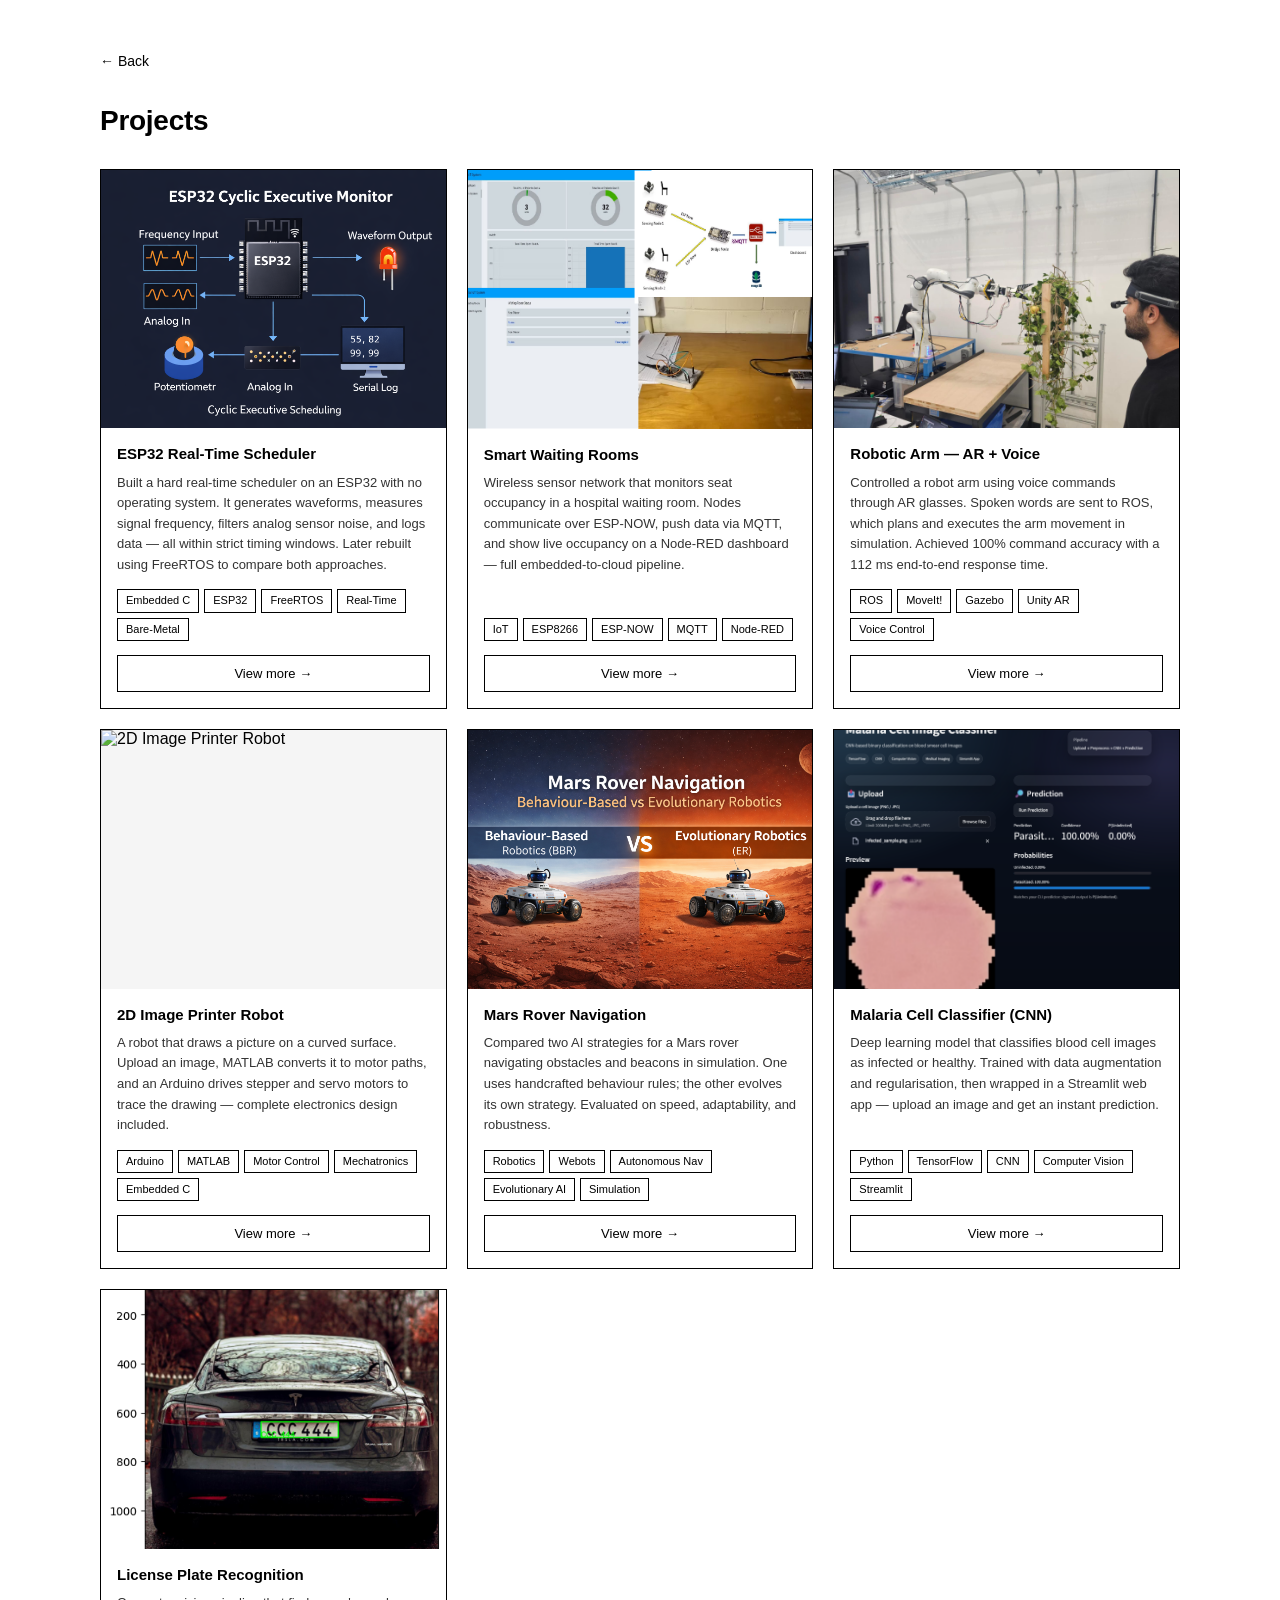
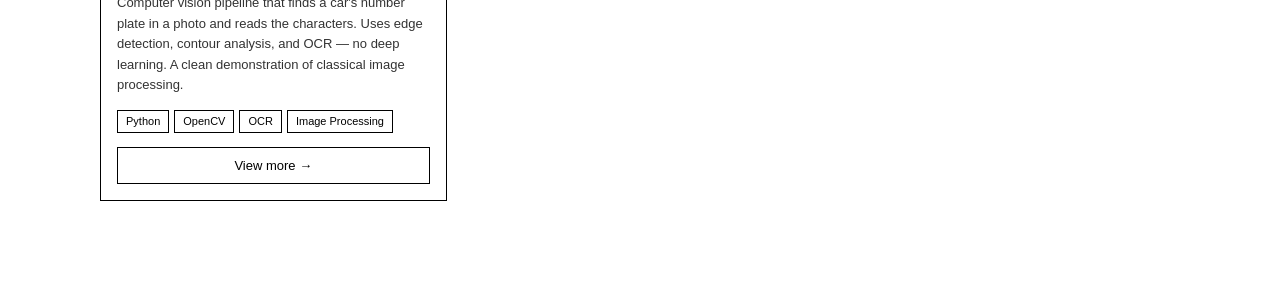
==== commit aee26c94: "Add files via upload" ====
--- a/projects.html
+++ b/projects.html
@@ -12,132 +12,279 @@
       background: #ffffff;
       color: #000000;
       min-height: 100vh;
-      padding: 64px 24px;
+      padding: 52px 24px 80px;
     }
 
     .wrap {
-      max-width: 600px;
+      max-width: 1080px;
       margin: 0 auto;
     }
 
     .back {
-      font-family: Helvetica, Arial, sans-serif;
       font-size: 14px;
-      color: #000000;
+      color: #000;
       text-decoration: none;
       display: inline-block;
-      margin-bottom: 48px;
-      letter-spacing: 0.01em;
-      animation: popIn 0.6s cubic-bezier(0.22, 1, 0.36, 1) both;
-    }
-
+      margin-bottom: 36px;
+      animation: popIn 0.55s cubic-bezier(0.22, 1, 0.36, 1) both;
+    }
     .back:hover { text-decoration: underline; }
 
     h1 {
       font-size: 28px;
       font-weight: 600;
       letter-spacing: -0.01em;
-      margin-bottom: 40px;
-      animation: popIn 0.6s cubic-bezier(0.22, 1, 0.36, 1) 0.05s both;
-    }
-
-    .project-list {
-      list-style: none;
-    }
-
-    .project-item {
-      border-top: 1px solid #000000;
-      padding: 24px 0;
+      margin-bottom: 32px;
+      animation: popIn 0.55s cubic-bezier(0.22, 1, 0.36, 1) 0.06s both;
+    }
+
+    /* ── GRID ── */
+    .grid {
+      display: grid;
+      grid-template-columns: repeat(3, 1fr);
+      gap: 20px;
+      animation: popIn 0.7s cubic-bezier(0.22, 1, 0.36, 1) 0.14s both;
+    }
+
+    /* ── CARD ── */
+    .card {
+      border: 1px solid #000;
       display: flex;
-      align-items: baseline;
-      justify-content: space-between;
-      gap: 20px;
-    }
-
-    .project-item:last-child {
-      border-bottom: 1px solid #000000;
-    }
-
-    .project-name {
-      font-size: 16px;
-      font-weight: 500;
+      flex-direction: column;
+    }
+
+    .card-img {
+      aspect-ratio: 4 / 3;
+      overflow: hidden;
+      background: #f5f5f5;
+      flex-shrink: 0;
+    }
+
+    .card-img img {
+      width: 100%;
+      height: 100%;
+      object-fit: cover;
+      display: block;
+      transition: transform 0.45s ease;
+    }
+
+    .card:hover .card-img img {
+      transform: scale(1.05);
+    }
+
+    .card-body {
+      padding: 16px;
+      display: flex;
+      flex-direction: column;
+      flex: 1;
+    }
+
+    .card-title {
+      font-size: 15px;
+      font-weight: 600;
+      line-height: 1.35;
+      margin-bottom: 8px;
+    }
+
+    .card-desc {
+      font-size: 13px;
+      line-height: 1.58;
+      color: #333;
+      flex: 1;
+      margin-bottom: 14px;
+    }
+
+    .card-tags {
+      display: flex;
+      flex-wrap: wrap;
+      gap: 5px;
+      margin-bottom: 14px;
+    }
+
+    .tag {
+      font-size: 11px;
+      border: 1px solid #000;
+      padding: 3px 8px;
+      white-space: nowrap;
       line-height: 1.4;
     }
 
     .btn-view {
       font-family: Helvetica, Arial, sans-serif;
       font-size: 13px;
-      font-weight: 400;
-      color: #000000;
+      font-weight: 500;
+      text-align: center;
+      border: 1.5px solid #000;
+      padding: 10px;
       text-decoration: none;
-      border: 1px solid #000000;
-      padding: 8px 18px;
-      white-space: nowrap;
-      flex-shrink: 0;
+      color: #000;
+      display: block;
       transition: background 0.2s, color 0.2s;
     }
 
     .btn-view:hover {
-      background: #000000;
-      color: #ffffff;
-    }
-
-    .project-item:nth-child(1) { animation: popIn 0.65s cubic-bezier(0.22, 1, 0.36, 1) 0.1s both; }
-    .project-item:nth-child(2) { animation: popIn 0.65s cubic-bezier(0.22, 1, 0.36, 1) 0.17s both; }
-    .project-item:nth-child(3) { animation: popIn 0.65s cubic-bezier(0.22, 1, 0.36, 1) 0.24s both; }
-    .project-item:nth-child(4) { animation: popIn 0.65s cubic-bezier(0.22, 1, 0.36, 1) 0.31s both; }
-    .project-item:nth-child(5) { animation: popIn 0.65s cubic-bezier(0.22, 1, 0.36, 1) 0.38s both; }
-    .project-item:nth-child(6) { animation: popIn 0.65s cubic-bezier(0.22, 1, 0.36, 1) 0.45s both; }
-    .project-item:nth-child(7) { animation: popIn 0.65s cubic-bezier(0.22, 1, 0.36, 1) 0.52s both; }
+      background: #000;
+      color: #fff;
+    }
 
     @keyframes popIn {
-      from {
-        opacity: 0;
-        transform: scale(0.88);
-      }
-      to {
-        opacity: 1;
-        transform: scale(1);
-      }
+      from { opacity: 0; transform: scale(0.9); }
+      to   { opacity: 1; transform: scale(1); }
+    }
+
+    /* ── RESPONSIVE ── */
+    @media (max-width: 860px) {
+      .grid { grid-template-columns: repeat(2, 1fr); }
+    }
+
+    @media (max-width: 500px) {
+      .grid { grid-template-columns: 1fr; }
+      h1 { font-size: 24px; }
+      body { padding-top: 40px; }
     }
   </style>
 </head>
 <body>
   <div class="wrap">
+
     <a class="back" href="index.html">← Back</a>
-
     <h1>Projects</h1>
 
-    <ul class="project-list">
-      <li class="project-item">
-        <span class="project-name">ESP32 Cyclic Executive Real-Time System</span>
-        <a class="btn-view" href="https://github.com/pranjalsamant1/esp32-cyclic-executive-monitor" target="_blank">View more</a>
-      </li>
-      <li class="project-item">
-        <span class="project-name">Smart Waiting Rooms — IoT Occupancy Monitoring</span>
-        <a class="btn-view" href="https://github.com/pranjalsamant1/smart-waiting-rooms-iot" target="_blank">View more</a>
-      </li>
-      <li class="project-item">
-        <span class="project-name">Robotic Arm Application — AR + Voice Control</span>
-        <a class="btn-view" href="https://github.com/pranjalsamant1/Robotic_Arm_Application" target="_blank">View more</a>
-      </li>
-      <li class="project-item">
-        <span class="project-name">2D Image Printer Robot</span>
-        <a class="btn-view" href="https://github.com/pranjalsamant1/2D-Image-Printer-Robot" target="_blank">View more</a>
-      </li>
-      <li class="project-item">
-        <span class="project-name">Mars Rover Navigation — Behaviour-Based vs Evolutionary</span>
-        <a class="btn-view" href="https://github.com/pranjalsamant1/mars-rover-navigation-bbr-er" target="_blank">View more</a>
-      </li>
-      <li class="project-item">
-        <span class="project-name">Malaria Cell Image Classification (CNN)</span>
-        <a class="btn-view" href="https://github.com/pranjalsamant1/malaria-cell-image-classification" target="_blank">View more</a>
-      </li>
-      <li class="project-item">
-        <span class="project-name">Automatic License Plate Recognition (OpenCV + OCR)</span>
-        <a class="btn-view" href="https://github.com/pranjalsamant1/license-plate-recognition-opencv-ocr" target="_blank">View more</a>
-      </li>
-    </ul>
+    <div class="grid">
+
+      <!-- 1 · ESP32 -->
+      <div class="card">
+        <div class="card-img">
+          <img src="assets/images/architecture.png" alt="ESP32 Real-Time System" />
+        </div>
+        <div class="card-body">
+          <div class="card-title">ESP32 Real-Time Scheduler</div>
+          <p class="card-desc">Built a hard real-time scheduler on an ESP32 with no operating system. It generates waveforms, measures signal frequency, filters analog sensor noise, and logs data — all within strict timing windows. Later rebuilt using FreeRTOS to compare both approaches.</p>
+          <div class="card-tags">
+            <span class="tag">Embedded C</span>
+            <span class="tag">ESP32</span>
+            <span class="tag">FreeRTOS</span>
+            <span class="tag">Real-Time</span>
+            <span class="tag">Bare-Metal</span>
+          </div>
+          <a class="btn-view" href="https://github.com/pranjalsamant1/esp32-cyclic-executive-monitor" target="_blank">View more →</a>
+        </div>
+      </div>
+
+      <!-- 2 · Smart Waiting Rooms -->
+      <div class="card">
+        <div class="card-img">
+          <img src="assets/images/smart_waiting_room_portfolio.png" alt="Smart Waiting Rooms IoT" />
+        </div>
+        <div class="card-body">
+          <div class="card-title">Smart Waiting Rooms</div>
+          <p class="card-desc">Wireless sensor network that monitors seat occupancy in a hospital waiting room. Nodes communicate over ESP-NOW, push data via MQTT, and show live occupancy on a Node-RED dashboard — full embedded-to-cloud pipeline.</p>
+          <div class="card-tags">
+            <span class="tag">IoT</span>
+            <span class="tag">ESP8266</span>
+            <span class="tag">ESP-NOW</span>
+            <span class="tag">MQTT</span>
+            <span class="tag">Node-RED</span>
+          </div>
+          <a class="btn-view" href="https://github.com/pranjalsamant1/smart-waiting-rooms-iot" target="_blank">View more →</a>
+        </div>
+      </div>
+
+      <!-- 3 · Robotic Arm -->
+      <div class="card">
+        <div class="card-img">
+          <img src="assets/images/live_test.jpeg" alt="Robotic Arm AR Voice Control" />
+        </div>
+        <div class="card-body">
+          <div class="card-title">Robotic Arm — AR + Voice</div>
+          <p class="card-desc">Controlled a robot arm using voice commands through AR glasses. Spoken words are sent to ROS, which plans and executes the arm movement in simulation. Achieved 100% command accuracy with a 112 ms end-to-end response time.</p>
+          <div class="card-tags">
+            <span class="tag">ROS</span>
+            <span class="tag">MoveIt!</span>
+            <span class="tag">Gazebo</span>
+            <span class="tag">Unity AR</span>
+            <span class="tag">Voice Control</span>
+          </div>
+          <a class="btn-view" href="https://github.com/pranjalsamant1/Robotic_Arm_Application" target="_blank">View more →</a>
+        </div>
+      </div>
+
+      <!-- 4 · 2D Printer -->
+      <div class="card">
+        <div class="card-img">
+          <img src="assets/images/2d-image-printer-robot.jpg" alt="2D Image Printer Robot" />
+        </div>
+        <div class="card-body">
+          <div class="card-title">2D Image Printer Robot</div>
+          <p class="card-desc">A robot that draws a picture on a curved surface. Upload an image, MATLAB converts it to motor paths, and an Arduino drives stepper and servo motors to trace the drawing — complete electronics design included.</p>
+          <div class="card-tags">
+            <span class="tag">Arduino</span>
+            <span class="tag">MATLAB</span>
+            <span class="tag">Motor Control</span>
+            <span class="tag">Mechatronics</span>
+            <span class="tag">Embedded C</span>
+          </div>
+          <a class="btn-view" href="https://github.com/pranjalsamant1/2D-Image-Printer-Robot" target="_blank">View more →</a>
+        </div>
+      </div>
+
+      <!-- 5 · Mars Rover -->
+      <div class="card">
+        <div class="card-img">
+          <img src="assets/images/IR_Mars.png" alt="Mars Rover Navigation" />
+        </div>
+        <div class="card-body">
+          <div class="card-title">Mars Rover Navigation</div>
+          <p class="card-desc">Compared two AI strategies for a Mars rover navigating obstacles and beacons in simulation. One uses handcrafted behaviour rules; the other evolves its own strategy. Evaluated on speed, adaptability, and robustness.</p>
+          <div class="card-tags">
+            <span class="tag">Robotics</span>
+            <span class="tag">Webots</span>
+            <span class="tag">Autonomous Nav</span>
+            <span class="tag">Evolutionary AI</span>
+            <span class="tag">Simulation</span>
+          </div>
+          <a class="btn-view" href="https://github.com/pranjalsamant1/mars-rover-navigation-bbr-er" target="_blank">View more →</a>
+        </div>
+      </div>
+
+      <!-- 6 · Malaria CNN -->
+      <div class="card">
+        <div class="card-img">
+          <img src="assets/images/webapp_result.png" alt="Malaria Cell Classifier" />
+        </div>
+        <div class="card-body">
+          <div class="card-title">Malaria Cell Classifier (CNN)</div>
+          <p class="card-desc">Deep learning model that classifies blood cell images as infected or healthy. Trained with data augmentation and regularisation, then wrapped in a Streamlit web app — upload an image and get an instant prediction.</p>
+          <div class="card-tags">
+            <span class="tag">Python</span>
+            <span class="tag">TensorFlow</span>
+            <span class="tag">CNN</span>
+            <span class="tag">Computer Vision</span>
+            <span class="tag">Streamlit</span>
+          </div>
+          <a class="btn-view" href="https://github.com/pranjalsamant1/malaria-cell-image-classification" target="_blank">View more →</a>
+        </div>
+      </div>
+
+      <!-- 7 · License Plate -->
+      <div class="card">
+        <div class="card-img">
+          <img src="assets/images/final_output.png" alt="License Plate Recognition" />
+        </div>
+        <div class="card-body">
+          <div class="card-title">License Plate Recognition</div>
+          <p class="card-desc">Computer vision pipeline that finds a car's number plate in a photo and reads the characters. Uses edge detection, contour analysis, and OCR — no deep learning. A clean demonstration of classical image processing.</p>
+          <div class="card-tags">
+            <span class="tag">Python</span>
+            <span class="tag">OpenCV</span>
+            <span class="tag">OCR</span>
+            <span class="tag">Image Processing</span>
+          </div>
+          <a class="btn-view" href="https://github.com/pranjalsamant1/license-plate-recognition-opencv-ocr" target="_blank">View more →</a>
+        </div>
+      </div>
+
+    </div>
   </div>
 </body>
 </html>
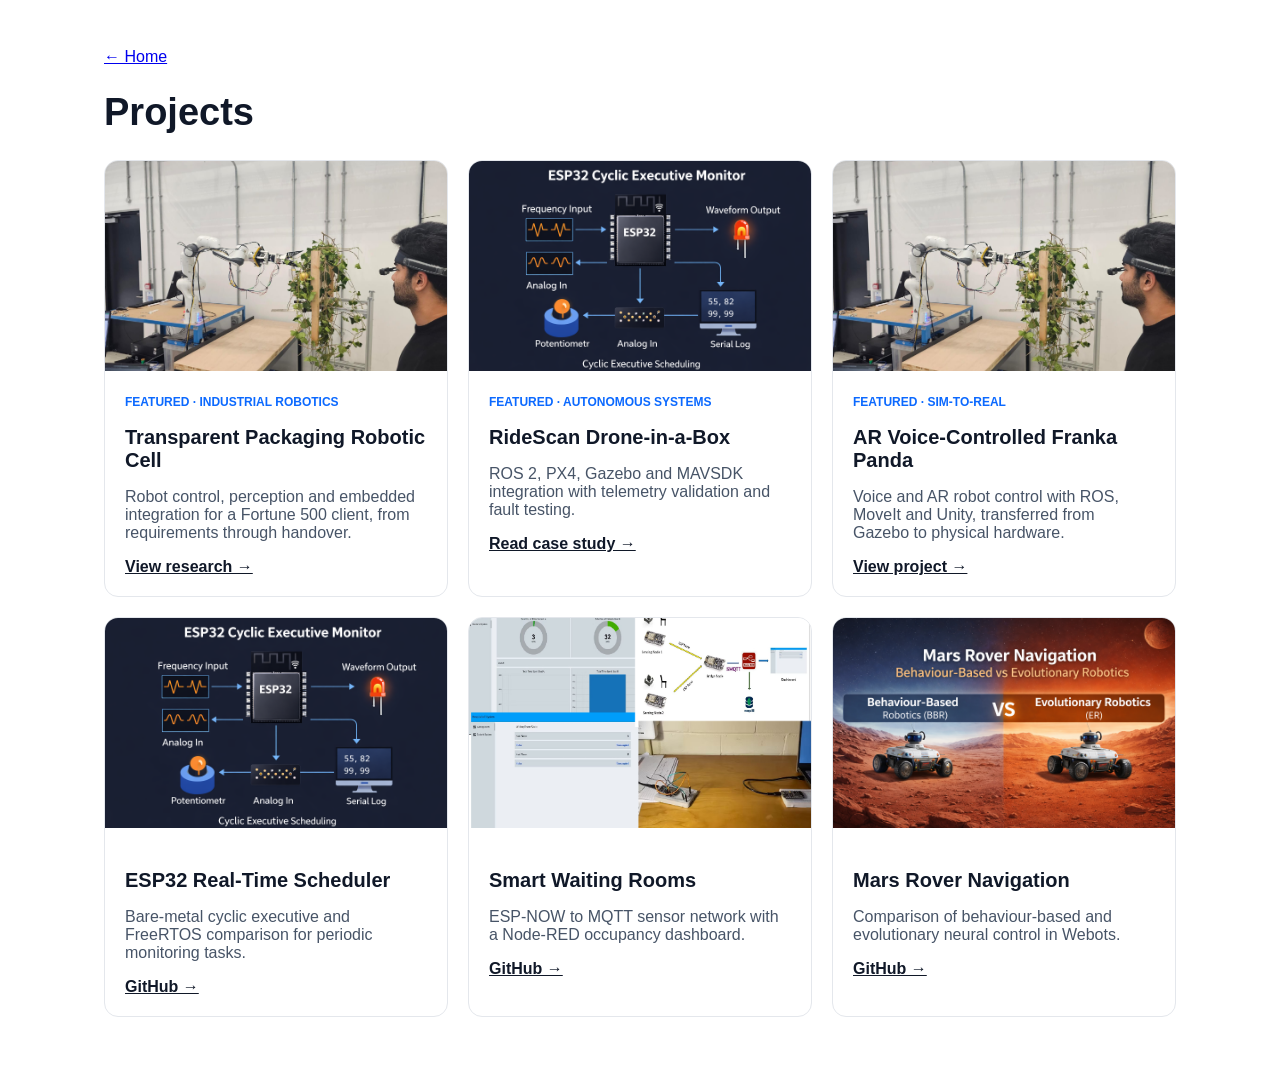
==== commit 7c879928: "Add files via upload" ====
--- a/projects.html
+++ b/projects.html
@@ -1,290 +1,8 @@
-<!doctype html>
-<html lang="en">
-<head>
-  <meta charset="utf-8" />
-  <meta name="viewport" content="width=device-width, initial-scale=1" />
-  <title>Projects · Pranjal Samant</title>
-  <style>
-    *, *::before, *::after { box-sizing: border-box; margin: 0; padding: 0; }
-
-    body {
-      font-family: Helvetica, Arial, sans-serif;
-      background: #ffffff;
-      color: #000000;
-      min-height: 100vh;
-      padding: 52px 24px 80px;
-    }
-
-    .wrap {
-      max-width: 1080px;
-      margin: 0 auto;
-    }
-
-    .back {
-      font-size: 14px;
-      color: #000;
-      text-decoration: none;
-      display: inline-block;
-      margin-bottom: 36px;
-      animation: popIn 0.55s cubic-bezier(0.22, 1, 0.36, 1) both;
-    }
-    .back:hover { text-decoration: underline; }
-
-    h1 {
-      font-size: 28px;
-      font-weight: 600;
-      letter-spacing: -0.01em;
-      margin-bottom: 32px;
-      animation: popIn 0.55s cubic-bezier(0.22, 1, 0.36, 1) 0.06s both;
-    }
-
-    /* ── GRID ── */
-    .grid {
-      display: grid;
-      grid-template-columns: repeat(3, 1fr);
-      gap: 20px;
-      animation: popIn 0.7s cubic-bezier(0.22, 1, 0.36, 1) 0.14s both;
-    }
-
-    /* ── CARD ── */
-    .card {
-      border: 1px solid #000;
-      display: flex;
-      flex-direction: column;
-    }
-
-    .card-img {
-      aspect-ratio: 4 / 3;
-      overflow: hidden;
-      background: #f5f5f5;
-      flex-shrink: 0;
-    }
-
-    .card-img img {
-      width: 100%;
-      height: 100%;
-      object-fit: cover;
-      display: block;
-      transition: transform 0.45s ease;
-    }
-
-    .card:hover .card-img img {
-      transform: scale(1.05);
-    }
-
-    .card-body {
-      padding: 16px;
-      display: flex;
-      flex-direction: column;
-      flex: 1;
-    }
-
-    .card-title {
-      font-size: 15px;
-      font-weight: 600;
-      line-height: 1.35;
-      margin-bottom: 8px;
-    }
-
-    .card-desc {
-      font-size: 13px;
-      line-height: 1.58;
-      color: #333;
-      flex: 1;
-      margin-bottom: 14px;
-    }
-
-    .card-tags {
-      display: flex;
-      flex-wrap: wrap;
-      gap: 5px;
-      margin-bottom: 14px;
-    }
-
-    .tag {
-      font-size: 11px;
-      border: 1px solid #000;
-      padding: 3px 8px;
-      white-space: nowrap;
-      line-height: 1.4;
-    }
-
-    .btn-view {
-      font-family: Helvetica, Arial, sans-serif;
-      font-size: 13px;
-      font-weight: 500;
-      text-align: center;
-      border: 1.5px solid #000;
-      padding: 10px;
-      text-decoration: none;
-      color: #000;
-      display: block;
-      transition: background 0.2s, color 0.2s;
-    }
-
-    .btn-view:hover {
-      background: #000;
-      color: #fff;
-    }
-
-    @keyframes popIn {
-      from { opacity: 0; transform: scale(0.9); }
-      to   { opacity: 1; transform: scale(1); }
-    }
-
-    /* ── RESPONSIVE ── */
-    @media (max-width: 860px) {
-      .grid { grid-template-columns: repeat(2, 1fr); }
-    }
-
-    @media (max-width: 500px) {
-      .grid { grid-template-columns: 1fr; }
-      h1 { font-size: 24px; }
-      body { padding-top: 40px; }
-    }
-  </style>
-</head>
-<body>
-  <div class="wrap">
-
-    <a class="back" href="index.html">← Back</a>
-    <h1>Projects</h1>
-
-    <div class="grid">
-
-      <!-- 1 · ESP32 -->
-      <div class="card">
-        <div class="card-img">
-          <img src="assets/images/architecture.png" alt="ESP32 Real-Time System" />
-        </div>
-        <div class="card-body">
-          <div class="card-title">ESP32 Real-Time Scheduler</div>
-          <p class="card-desc">Built a hard real-time scheduler on an ESP32 with no operating system. It generates waveforms, measures signal frequency, filters analog sensor noise, and logs data — all within strict timing windows. Later rebuilt using FreeRTOS to compare both approaches.</p>
-          <div class="card-tags">
-            <span class="tag">Embedded C</span>
-            <span class="tag">ESP32</span>
-            <span class="tag">FreeRTOS</span>
-            <span class="tag">Real-Time</span>
-            <span class="tag">Bare-Metal</span>
-          </div>
-          <a class="btn-view" href="https://github.com/pranjalsamant1/esp32-cyclic-executive-monitor" target="_blank">View more →</a>
-        </div>
-      </div>
-
-      <!-- 2 · Smart Waiting Rooms -->
-      <div class="card">
-        <div class="card-img">
-          <img src="assets/images/smart_waiting_room_portfolio.png" alt="Smart Waiting Rooms IoT" />
-        </div>
-        <div class="card-body">
-          <div class="card-title">Smart Waiting Rooms</div>
-          <p class="card-desc">Wireless sensor network that monitors seat occupancy in a hospital waiting room. Nodes communicate over ESP-NOW, push data via MQTT, and show live occupancy on a Node-RED dashboard — full embedded-to-cloud pipeline.</p>
-          <div class="card-tags">
-            <span class="tag">IoT</span>
-            <span class="tag">ESP8266</span>
-            <span class="tag">ESP-NOW</span>
-            <span class="tag">MQTT</span>
-            <span class="tag">Node-RED</span>
-          </div>
-          <a class="btn-view" href="https://github.com/pranjalsamant1/smart-waiting-rooms-iot" target="_blank">View more →</a>
-        </div>
-      </div>
-
-      <!-- 3 · Robotic Arm -->
-      <div class="card">
-        <div class="card-img">
-          <img src="assets/images/live_test.jpeg" alt="Robotic Arm AR Voice Control" />
-        </div>
-        <div class="card-body">
-          <div class="card-title">Robotic Arm — AR + Voice</div>
-          <p class="card-desc">Controlled a robot arm using voice commands through AR glasses. Spoken words are sent to ROS, which plans and executes the arm movement in simulation. Achieved 100% command accuracy with a 112 ms end-to-end response time.</p>
-          <div class="card-tags">
-            <span class="tag">ROS</span>
-            <span class="tag">MoveIt!</span>
-            <span class="tag">Gazebo</span>
-            <span class="tag">Unity AR</span>
-            <span class="tag">Voice Control</span>
-          </div>
-          <a class="btn-view" href="https://github.com/pranjalsamant1/Robotic_Arm_Application" target="_blank">View more →</a>
-        </div>
-      </div>
-
-      <!-- 4 · 2D Printer -->
-      <div class="card">
-        <div class="card-img">
-          <img src="assets/images/2d-image-printer-robot.jpg" alt="2D Image Printer Robot" />
-        </div>
-        <div class="card-body">
-          <div class="card-title">2D Image Printer Robot</div>
-          <p class="card-desc">A robot that draws a picture on a curved surface. Upload an image, MATLAB converts it to motor paths, and an Arduino drives stepper and servo motors to trace the drawing — complete electronics design included.</p>
-          <div class="card-tags">
-            <span class="tag">Arduino</span>
-            <span class="tag">MATLAB</span>
-            <span class="tag">Motor Control</span>
-            <span class="tag">Mechatronics</span>
-            <span class="tag">Embedded C</span>
-          </div>
-          <a class="btn-view" href="https://github.com/pranjalsamant1/2D-Image-Printer-Robot" target="_blank">View more →</a>
-        </div>
-      </div>
-
-      <!-- 5 · Mars Rover -->
-      <div class="card">
-        <div class="card-img">
-          <img src="assets/images/IR_Mars.png" alt="Mars Rover Navigation" />
-        </div>
-        <div class="card-body">
-          <div class="card-title">Mars Rover Navigation</div>
-          <p class="card-desc">Compared two AI strategies for a Mars rover navigating obstacles and beacons in simulation. One uses handcrafted behaviour rules; the other evolves its own strategy. Evaluated on speed, adaptability, and robustness.</p>
-          <div class="card-tags">
-            <span class="tag">Robotics</span>
-            <span class="tag">Webots</span>
-            <span class="tag">Autonomous Nav</span>
-            <span class="tag">Evolutionary AI</span>
-            <span class="tag">Simulation</span>
-          </div>
-          <a class="btn-view" href="https://github.com/pranjalsamant1/mars-rover-navigation-bbr-er" target="_blank">View more →</a>
-        </div>
-      </div>
-
-      <!-- 6 · Malaria CNN -->
-      <div class="card">
-        <div class="card-img">
-          <img src="assets/images/webapp_result.png" alt="Malaria Cell Classifier" />
-        </div>
-        <div class="card-body">
-          <div class="card-title">Malaria Cell Classifier (CNN)</div>
-          <p class="card-desc">Deep learning model that classifies blood cell images as infected or healthy. Trained with data augmentation and regularisation, then wrapped in a Streamlit web app — upload an image and get an instant prediction.</p>
-          <div class="card-tags">
-            <span class="tag">Python</span>
-            <span class="tag">TensorFlow</span>
-            <span class="tag">CNN</span>
-            <span class="tag">Computer Vision</span>
-            <span class="tag">Streamlit</span>
-          </div>
-          <a class="btn-view" href="https://github.com/pranjalsamant1/malaria-cell-image-classification" target="_blank">View more →</a>
-        </div>
-      </div>
-
-      <!-- 7 · License Plate -->
-      <div class="card">
-        <div class="card-img">
-          <img src="assets/images/final_output.png" alt="License Plate Recognition" />
-        </div>
-        <div class="card-body">
-          <div class="card-title">License Plate Recognition</div>
-          <p class="card-desc">Computer vision pipeline that finds a car's number plate in a photo and reads the characters. Uses edge detection, contour analysis, and OCR — no deep learning. A clean demonstration of classical image processing.</p>
-          <div class="card-tags">
-            <span class="tag">Python</span>
-            <span class="tag">OpenCV</span>
-            <span class="tag">OCR</span>
-            <span class="tag">Image Processing</span>
-          </div>
-          <a class="btn-view" href="https://github.com/pranjalsamant1/license-plate-recognition-opencv-ocr" target="_blank">View more →</a>
-        </div>
-      </div>
-
-    </div>
-  </div>
-</body>
-</html>
+<!doctype html><html lang="en"><head><meta charset="utf-8"><meta name="viewport" content="width=device-width,initial-scale=1"><title>Projects | Pranjal Samant</title><style>*{box-sizing:border-box}body{font-family:Arial,sans-serif;margin:0;color:#101828}main{max-width:1120px;margin:auto;padding:48px 24px}.grid{display:grid;grid-template-columns:repeat(3,1fr);gap:20px}.card{border:1px solid #e4e7ec;border-radius:14px;overflow:hidden}.card img{width:100%;height:210px;object-fit:cover}.body{padding:20px}.tag{font-size:12px;color:#0b69ff;font-weight:700}h1{font-size:38px}h2{font-size:20px}.body p{color:#475467}.body a{font-weight:700;color:#101828}@media(max-width:850px){.grid{grid-template-columns:1fr 1fr}}@media(max-width:560px){.grid{grid-template-columns:1fr}}</style></head><body><main><a href="index.html">← Home</a><h1>Projects</h1><div class="grid">
+<div class="card"><img src="assets/images/live_test.jpeg" alt="Industrial robotic cell"><div class="body"><div class="tag">FEATURED · INDUSTRIAL ROBOTICS</div><h2>Transparent Packaging Robotic Cell</h2><p>Robot control, perception and embedded integration for a Fortune 500 client, from requirements through handover.</p><a href="publications.html">View research →</a></div></div>
+<div class="card"><img src="assets/images/architecture.png" alt="Drone system"><div class="body"><div class="tag">FEATURED · AUTONOMOUS SYSTEMS</div><h2>RideScan Drone-in-a-Box</h2><p>ROS 2, PX4, Gazebo and MAVSDK integration with telemetry validation and fault testing.</p><a href="https://ridescan.ai/pranjal-samant" target="_blank">Read case study →</a></div></div>
+<div class="card"><img src="assets/images/live_test.jpeg" alt="AR robotic arm"><div class="body"><div class="tag">FEATURED · SIM-TO-REAL</div><h2>AR Voice-Controlled Franka Panda</h2><p>Voice and AR robot control with ROS, MoveIt and Unity, transferred from Gazebo to physical hardware.</p><a href="https://github.com/pranjalsamant1/Robotic_Arm_Application" target="_blank">View project →</a></div></div>
+<div class="card"><img src="assets/images/architecture.png" alt="ESP32"><div class="body"><h2>ESP32 Real-Time Scheduler</h2><p>Bare-metal cyclic executive and FreeRTOS comparison for periodic monitoring tasks.</p><a href="https://github.com/pranjalsamant1/esp32-cyclic-executive-monitor" target="_blank">GitHub →</a></div></div>
+<div class="card"><img src="assets/images/smart_waiting_room_portfolio.png" alt="IoT waiting room"><div class="body"><h2>Smart Waiting Rooms</h2><p>ESP-NOW to MQTT sensor network with a Node-RED occupancy dashboard.</p><a href="https://github.com/pranjalsamant1/smart-waiting-rooms-iot" target="_blank">GitHub →</a></div></div>
+<div class="card"><img src="assets/images/IR_Mars.png" alt="Mars rover"><div class="body"><h2>Mars Rover Navigation</h2><p>Comparison of behaviour-based and evolutionary neural control in Webots.</p><a href="https://github.com/pranjalsamant1/mars-rover-navigation-bbr-er" target="_blank">GitHub →</a></div></div>
+</div></main></body></html>
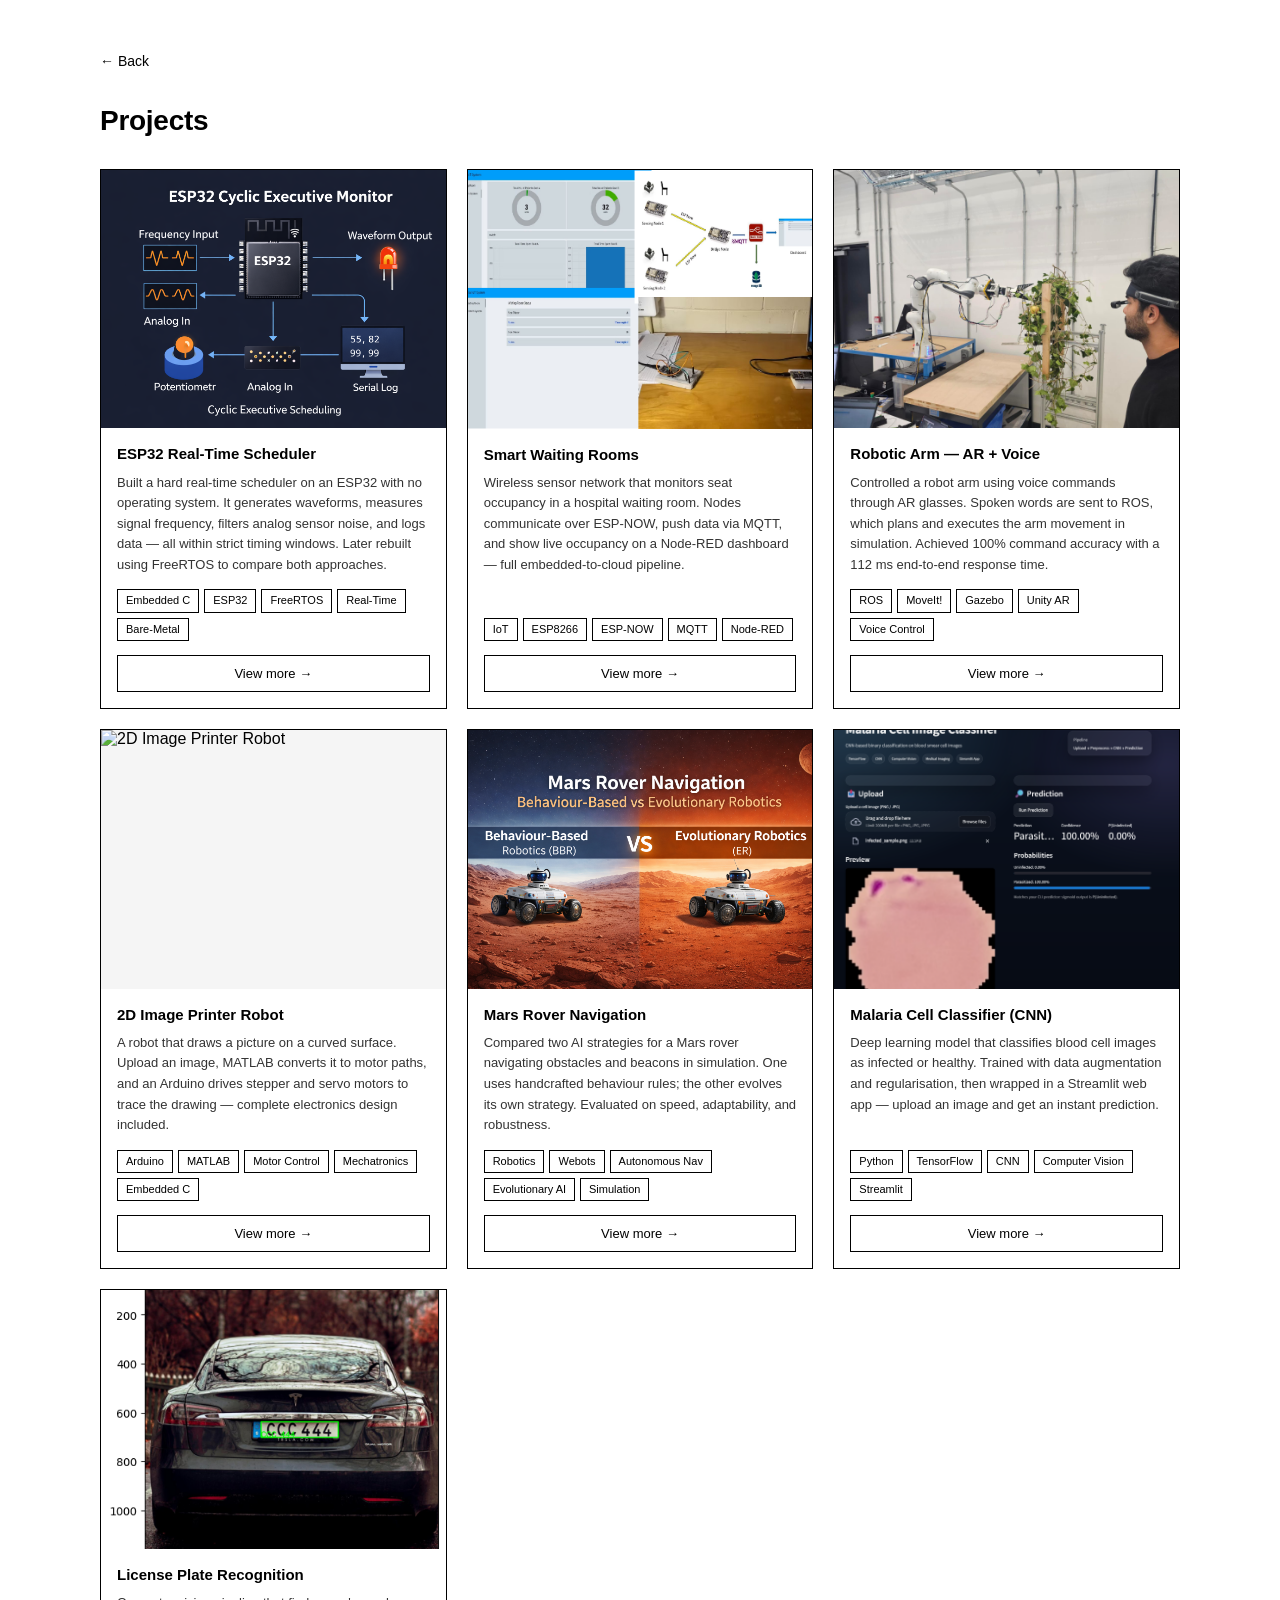
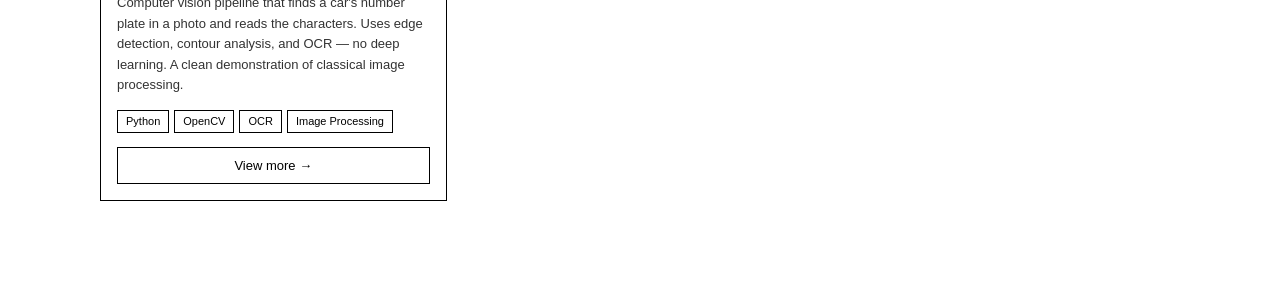
==== commit 3601852d: "Add files via upload" ====
--- a/projects.html
+++ b/projects.html
@@ -1,8 +1,290 @@
-<!doctype html><html lang="en"><head><meta charset="utf-8"><meta name="viewport" content="width=device-width,initial-scale=1"><title>Projects | Pranjal Samant</title><style>*{box-sizing:border-box}body{font-family:Arial,sans-serif;margin:0;color:#101828}main{max-width:1120px;margin:auto;padding:48px 24px}.grid{display:grid;grid-template-columns:repeat(3,1fr);gap:20px}.card{border:1px solid #e4e7ec;border-radius:14px;overflow:hidden}.card img{width:100%;height:210px;object-fit:cover}.body{padding:20px}.tag{font-size:12px;color:#0b69ff;font-weight:700}h1{font-size:38px}h2{font-size:20px}.body p{color:#475467}.body a{font-weight:700;color:#101828}@media(max-width:850px){.grid{grid-template-columns:1fr 1fr}}@media(max-width:560px){.grid{grid-template-columns:1fr}}</style></head><body><main><a href="index.html">← Home</a><h1>Projects</h1><div class="grid">
-<div class="card"><img src="assets/images/live_test.jpeg" alt="Industrial robotic cell"><div class="body"><div class="tag">FEATURED · INDUSTRIAL ROBOTICS</div><h2>Transparent Packaging Robotic Cell</h2><p>Robot control, perception and embedded integration for a Fortune 500 client, from requirements through handover.</p><a href="publications.html">View research →</a></div></div>
-<div class="card"><img src="assets/images/architecture.png" alt="Drone system"><div class="body"><div class="tag">FEATURED · AUTONOMOUS SYSTEMS</div><h2>RideScan Drone-in-a-Box</h2><p>ROS 2, PX4, Gazebo and MAVSDK integration with telemetry validation and fault testing.</p><a href="https://ridescan.ai/pranjal-samant" target="_blank">Read case study →</a></div></div>
-<div class="card"><img src="assets/images/live_test.jpeg" alt="AR robotic arm"><div class="body"><div class="tag">FEATURED · SIM-TO-REAL</div><h2>AR Voice-Controlled Franka Panda</h2><p>Voice and AR robot control with ROS, MoveIt and Unity, transferred from Gazebo to physical hardware.</p><a href="https://github.com/pranjalsamant1/Robotic_Arm_Application" target="_blank">View project →</a></div></div>
-<div class="card"><img src="assets/images/architecture.png" alt="ESP32"><div class="body"><h2>ESP32 Real-Time Scheduler</h2><p>Bare-metal cyclic executive and FreeRTOS comparison for periodic monitoring tasks.</p><a href="https://github.com/pranjalsamant1/esp32-cyclic-executive-monitor" target="_blank">GitHub →</a></div></div>
-<div class="card"><img src="assets/images/smart_waiting_room_portfolio.png" alt="IoT waiting room"><div class="body"><h2>Smart Waiting Rooms</h2><p>ESP-NOW to MQTT sensor network with a Node-RED occupancy dashboard.</p><a href="https://github.com/pranjalsamant1/smart-waiting-rooms-iot" target="_blank">GitHub →</a></div></div>
-<div class="card"><img src="assets/images/IR_Mars.png" alt="Mars rover"><div class="body"><h2>Mars Rover Navigation</h2><p>Comparison of behaviour-based and evolutionary neural control in Webots.</p><a href="https://github.com/pranjalsamant1/mars-rover-navigation-bbr-er" target="_blank">GitHub →</a></div></div>
-</div></main></body></html>
+<!doctype html>
+<html lang="en">
+<head>
+  <meta charset="utf-8" />
+  <meta name="viewport" content="width=device-width, initial-scale=1" />
+  <title>Projects · Pranjal Samant</title>
+  <style>
+    *, *::before, *::after { box-sizing: border-box; margin: 0; padding: 0; }
+
+    body {
+      font-family: Helvetica, Arial, sans-serif;
+      background: #ffffff;
+      color: #000000;
+      min-height: 100vh;
+      padding: 52px 24px 80px;
+    }
+
+    .wrap {
+      max-width: 1080px;
+      margin: 0 auto;
+    }
+
+    .back {
+      font-size: 14px;
+      color: #000;
+      text-decoration: none;
+      display: inline-block;
+      margin-bottom: 36px;
+      animation: popIn 0.55s cubic-bezier(0.22, 1, 0.36, 1) both;
+    }
+    .back:hover { text-decoration: underline; }
+
+    h1 {
+      font-size: 28px;
+      font-weight: 600;
+      letter-spacing: -0.01em;
+      margin-bottom: 32px;
+      animation: popIn 0.55s cubic-bezier(0.22, 1, 0.36, 1) 0.06s both;
+    }
+
+    /* ── GRID ── */
+    .grid {
+      display: grid;
+      grid-template-columns: repeat(3, 1fr);
+      gap: 20px;
+      animation: popIn 0.7s cubic-bezier(0.22, 1, 0.36, 1) 0.14s both;
+    }
+
+    /* ── CARD ── */
+    .card {
+      border: 1px solid #000;
+      display: flex;
+      flex-direction: column;
+    }
+
+    .card-img {
+      aspect-ratio: 4 / 3;
+      overflow: hidden;
+      background: #f5f5f5;
+      flex-shrink: 0;
+    }
+
+    .card-img img {
+      width: 100%;
+      height: 100%;
+      object-fit: cover;
+      display: block;
+      transition: transform 0.45s ease;
+    }
+
+    .card:hover .card-img img {
+      transform: scale(1.05);
+    }
+
+    .card-body {
+      padding: 16px;
+      display: flex;
+      flex-direction: column;
+      flex: 1;
+    }
+
+    .card-title {
+      font-size: 15px;
+      font-weight: 600;
+      line-height: 1.35;
+      margin-bottom: 8px;
+    }
+
+    .card-desc {
+      font-size: 13px;
+      line-height: 1.58;
+      color: #333;
+      flex: 1;
+      margin-bottom: 14px;
+    }
+
+    .card-tags {
+      display: flex;
+      flex-wrap: wrap;
+      gap: 5px;
+      margin-bottom: 14px;
+    }
+
+    .tag {
+      font-size: 11px;
+      border: 1px solid #000;
+      padding: 3px 8px;
+      white-space: nowrap;
+      line-height: 1.4;
+    }
+
+    .btn-view {
+      font-family: Helvetica, Arial, sans-serif;
+      font-size: 13px;
+      font-weight: 500;
+      text-align: center;
+      border: 1.5px solid #000;
+      padding: 10px;
+      text-decoration: none;
+      color: #000;
+      display: block;
+      transition: background 0.2s, color 0.2s;
+    }
+
+    .btn-view:hover {
+      background: #000;
+      color: #fff;
+    }
+
+    @keyframes popIn {
+      from { opacity: 0; transform: scale(0.9); }
+      to   { opacity: 1; transform: scale(1); }
+    }
+
+    /* ── RESPONSIVE ── */
+    @media (max-width: 860px) {
+      .grid { grid-template-columns: repeat(2, 1fr); }
+    }
+
+    @media (max-width: 500px) {
+      .grid { grid-template-columns: 1fr; }
+      h1 { font-size: 24px; }
+      body { padding-top: 40px; }
+    }
+  </style>
+</head>
+<body>
+  <div class="wrap">
+
+    <a class="back" href="index.html">← Back</a>
+    <h1>Projects</h1>
+
+    <div class="grid">
+
+      <!-- 1 · ESP32 -->
+      <div class="card">
+        <div class="card-img">
+          <img src="assets/images/architecture.png" alt="ESP32 Real-Time System" />
+        </div>
+        <div class="card-body">
+          <div class="card-title">ESP32 Real-Time Scheduler</div>
+          <p class="card-desc">Built a hard real-time scheduler on an ESP32 with no operating system. It generates waveforms, measures signal frequency, filters analog sensor noise, and logs data — all within strict timing windows. Later rebuilt using FreeRTOS to compare both approaches.</p>
+          <div class="card-tags">
+            <span class="tag">Embedded C</span>
+            <span class="tag">ESP32</span>
+            <span class="tag">FreeRTOS</span>
+            <span class="tag">Real-Time</span>
+            <span class="tag">Bare-Metal</span>
+          </div>
+          <a class="btn-view" href="https://github.com/pranjalsamant1/esp32-cyclic-executive-monitor" target="_blank">View more →</a>
+        </div>
+      </div>
+
+      <!-- 2 · Smart Waiting Rooms -->
+      <div class="card">
+        <div class="card-img">
+          <img src="assets/images/smart_waiting_room_portfolio.png" alt="Smart Waiting Rooms IoT" />
+        </div>
+        <div class="card-body">
+          <div class="card-title">Smart Waiting Rooms</div>
+          <p class="card-desc">Wireless sensor network that monitors seat occupancy in a hospital waiting room. Nodes communicate over ESP-NOW, push data via MQTT, and show live occupancy on a Node-RED dashboard — full embedded-to-cloud pipeline.</p>
+          <div class="card-tags">
+            <span class="tag">IoT</span>
+            <span class="tag">ESP8266</span>
+            <span class="tag">ESP-NOW</span>
+            <span class="tag">MQTT</span>
+            <span class="tag">Node-RED</span>
+          </div>
+          <a class="btn-view" href="https://github.com/pranjalsamant1/smart-waiting-rooms-iot" target="_blank">View more →</a>
+        </div>
+      </div>
+
+      <!-- 3 · Robotic Arm -->
+      <div class="card">
+        <div class="card-img">
+          <img src="assets/images/live_test.jpeg" alt="Robotic Arm AR Voice Control" />
+        </div>
+        <div class="card-body">
+          <div class="card-title">Robotic Arm — AR + Voice</div>
+          <p class="card-desc">Controlled a robot arm using voice commands through AR glasses. Spoken words are sent to ROS, which plans and executes the arm movement in simulation. Achieved 100% command accuracy with a 112 ms end-to-end response time.</p>
+          <div class="card-tags">
+            <span class="tag">ROS</span>
+            <span class="tag">MoveIt!</span>
+            <span class="tag">Gazebo</span>
+            <span class="tag">Unity AR</span>
+            <span class="tag">Voice Control</span>
+          </div>
+          <a class="btn-view" href="https://github.com/pranjalsamant1/Robotic_Arm_Application" target="_blank">View more →</a>
+        </div>
+      </div>
+
+      <!-- 4 · 2D Printer -->
+      <div class="card">
+        <div class="card-img">
+          <img src="assets/images/2d-image-printer-robot.jpg" alt="2D Image Printer Robot" />
+        </div>
+        <div class="card-body">
+          <div class="card-title">2D Image Printer Robot</div>
+          <p class="card-desc">A robot that draws a picture on a curved surface. Upload an image, MATLAB converts it to motor paths, and an Arduino drives stepper and servo motors to trace the drawing — complete electronics design included.</p>
+          <div class="card-tags">
+            <span class="tag">Arduino</span>
+            <span class="tag">MATLAB</span>
+            <span class="tag">Motor Control</span>
+            <span class="tag">Mechatronics</span>
+            <span class="tag">Embedded C</span>
+          </div>
+          <a class="btn-view" href="https://github.com/pranjalsamant1/2D-Image-Printer-Robot" target="_blank">View more →</a>
+        </div>
+      </div>
+
+      <!-- 5 · Mars Rover -->
+      <div class="card">
+        <div class="card-img">
+          <img src="assets/images/IR_Mars.png" alt="Mars Rover Navigation" />
+        </div>
+        <div class="card-body">
+          <div class="card-title">Mars Rover Navigation</div>
+          <p class="card-desc">Compared two AI strategies for a Mars rover navigating obstacles and beacons in simulation. One uses handcrafted behaviour rules; the other evolves its own strategy. Evaluated on speed, adaptability, and robustness.</p>
+          <div class="card-tags">
+            <span class="tag">Robotics</span>
+            <span class="tag">Webots</span>
+            <span class="tag">Autonomous Nav</span>
+            <span class="tag">Evolutionary AI</span>
+            <span class="tag">Simulation</span>
+          </div>
+          <a class="btn-view" href="https://github.com/pranjalsamant1/mars-rover-navigation-bbr-er" target="_blank">View more →</a>
+        </div>
+      </div>
+
+      <!-- 6 · Malaria CNN -->
+      <div class="card">
+        <div class="card-img">
+          <img src="assets/images/webapp_result.png" alt="Malaria Cell Classifier" />
+        </div>
+        <div class="card-body">
+          <div class="card-title">Malaria Cell Classifier (CNN)</div>
+          <p class="card-desc">Deep learning model that classifies blood cell images as infected or healthy. Trained with data augmentation and regularisation, then wrapped in a Streamlit web app — upload an image and get an instant prediction.</p>
+          <div class="card-tags">
+            <span class="tag">Python</span>
+            <span class="tag">TensorFlow</span>
+            <span class="tag">CNN</span>
+            <span class="tag">Computer Vision</span>
+            <span class="tag">Streamlit</span>
+          </div>
+          <a class="btn-view" href="https://github.com/pranjalsamant1/malaria-cell-image-classification" target="_blank">View more →</a>
+        </div>
+      </div>
+
+      <!-- 7 · License Plate -->
+      <div class="card">
+        <div class="card-img">
+          <img src="assets/images/final_output.png" alt="License Plate Recognition" />
+        </div>
+        <div class="card-body">
+          <div class="card-title">License Plate Recognition</div>
+          <p class="card-desc">Computer vision pipeline that finds a car's number plate in a photo and reads the characters. Uses edge detection, contour analysis, and OCR — no deep learning. A clean demonstration of classical image processing.</p>
+          <div class="card-tags">
+            <span class="tag">Python</span>
+            <span class="tag">OpenCV</span>
+            <span class="tag">OCR</span>
+            <span class="tag">Image Processing</span>
+          </div>
+          <a class="btn-view" href="https://github.com/pranjalsamant1/license-plate-recognition-opencv-ocr" target="_blank">View more →</a>
+        </div>
+      </div>
+
+    </div>
+  </div>
+</body>
+</html>
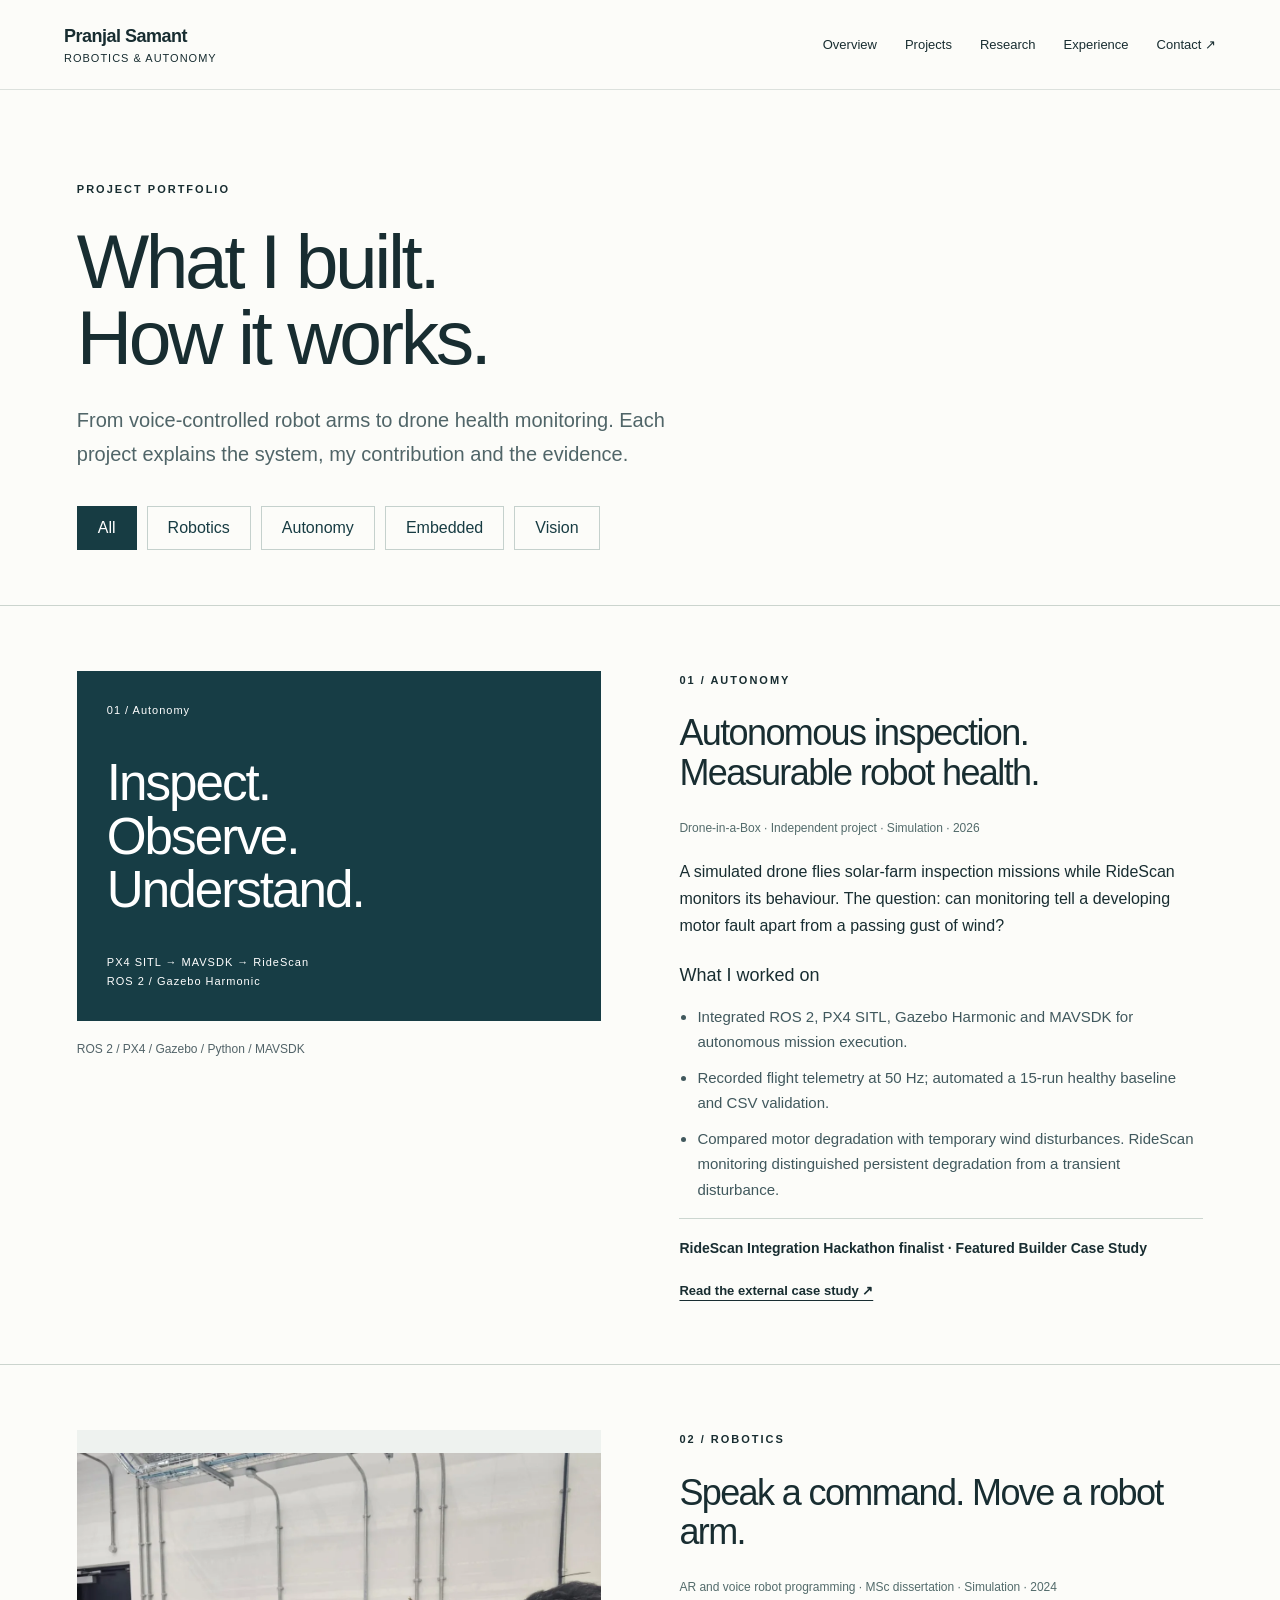
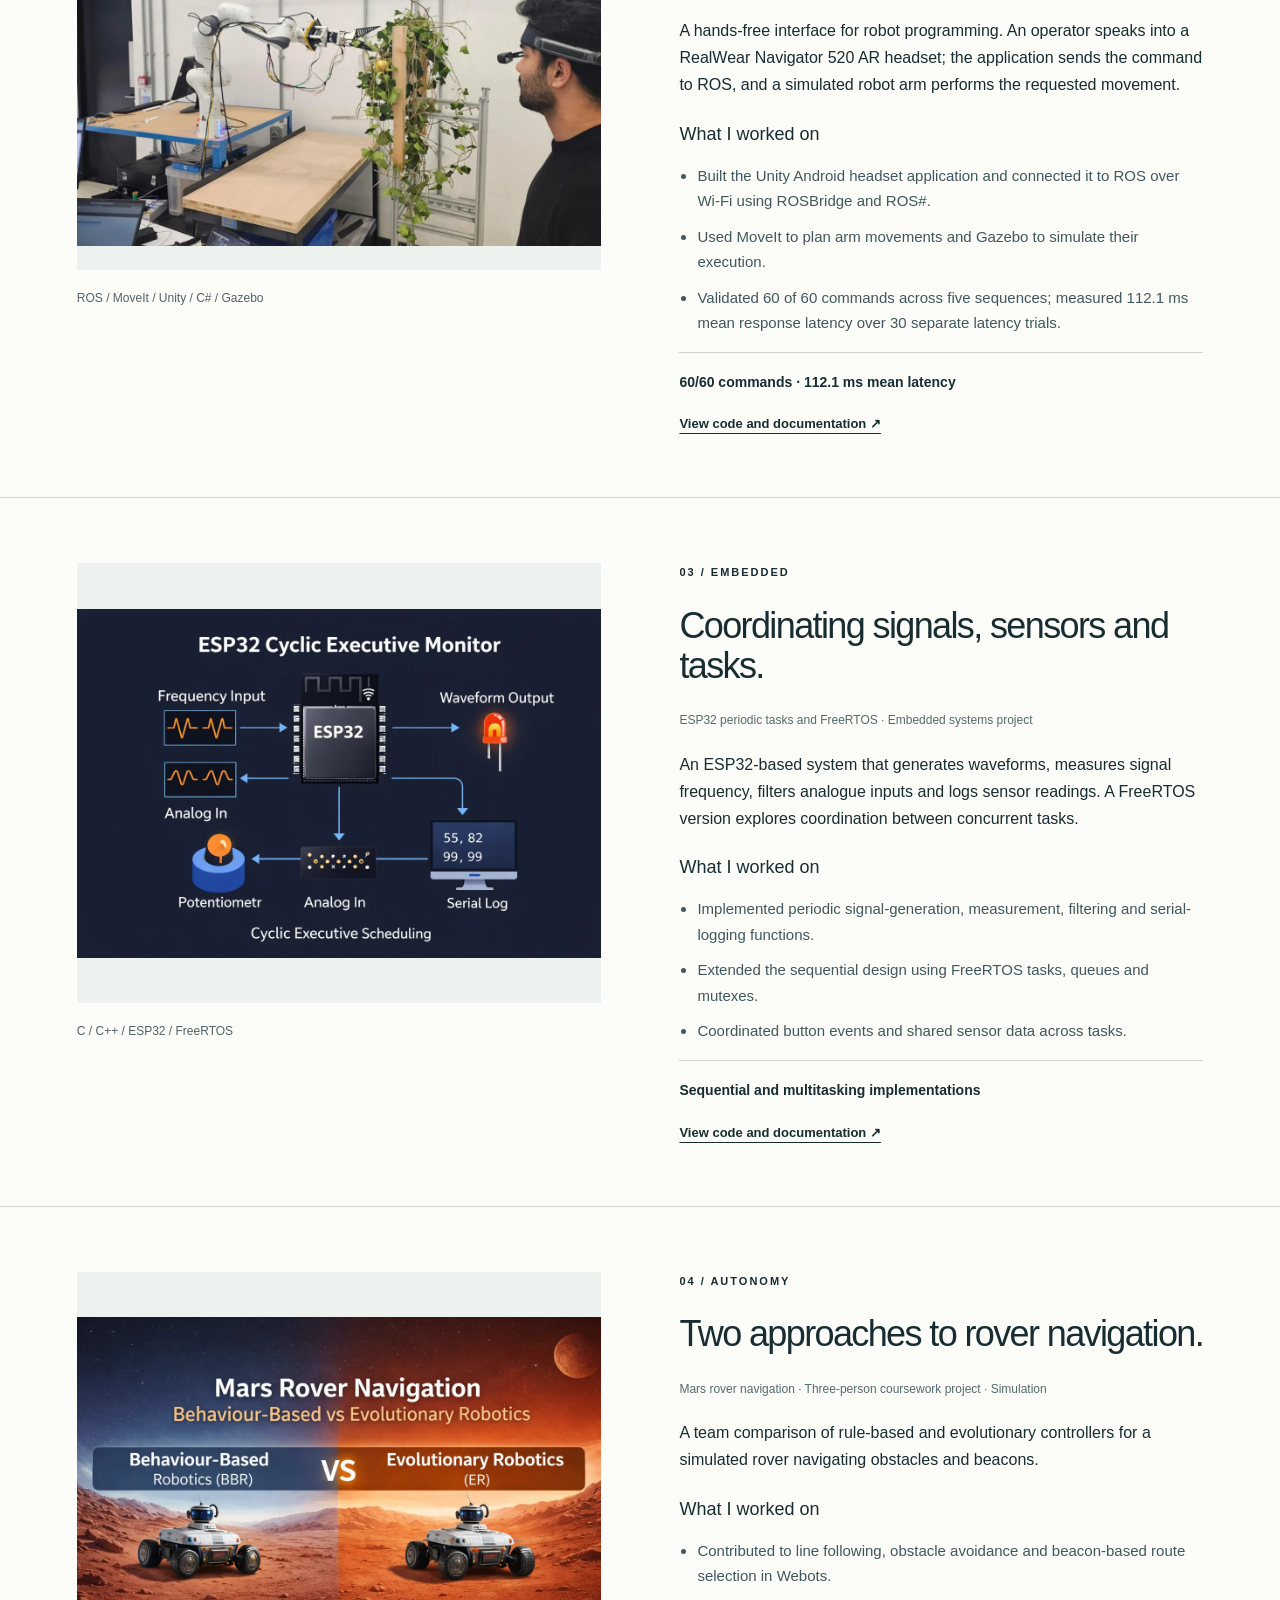
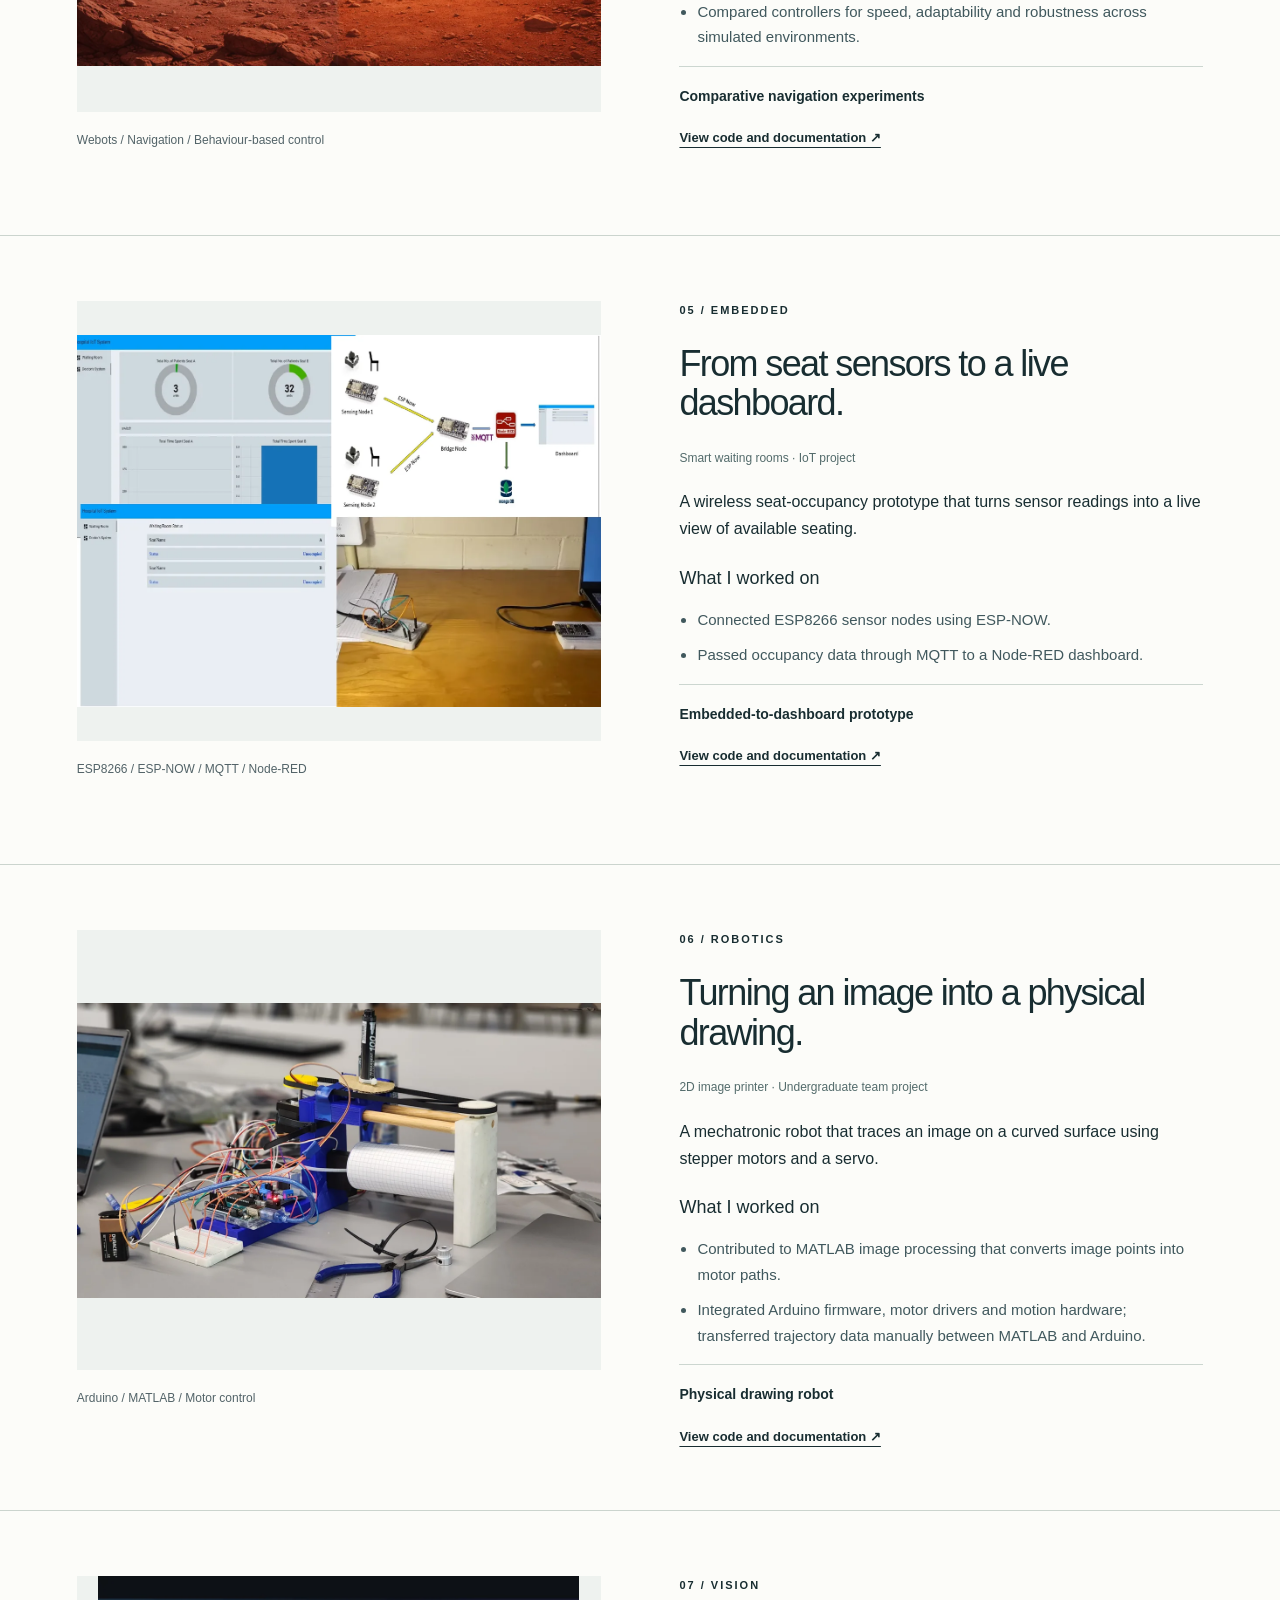
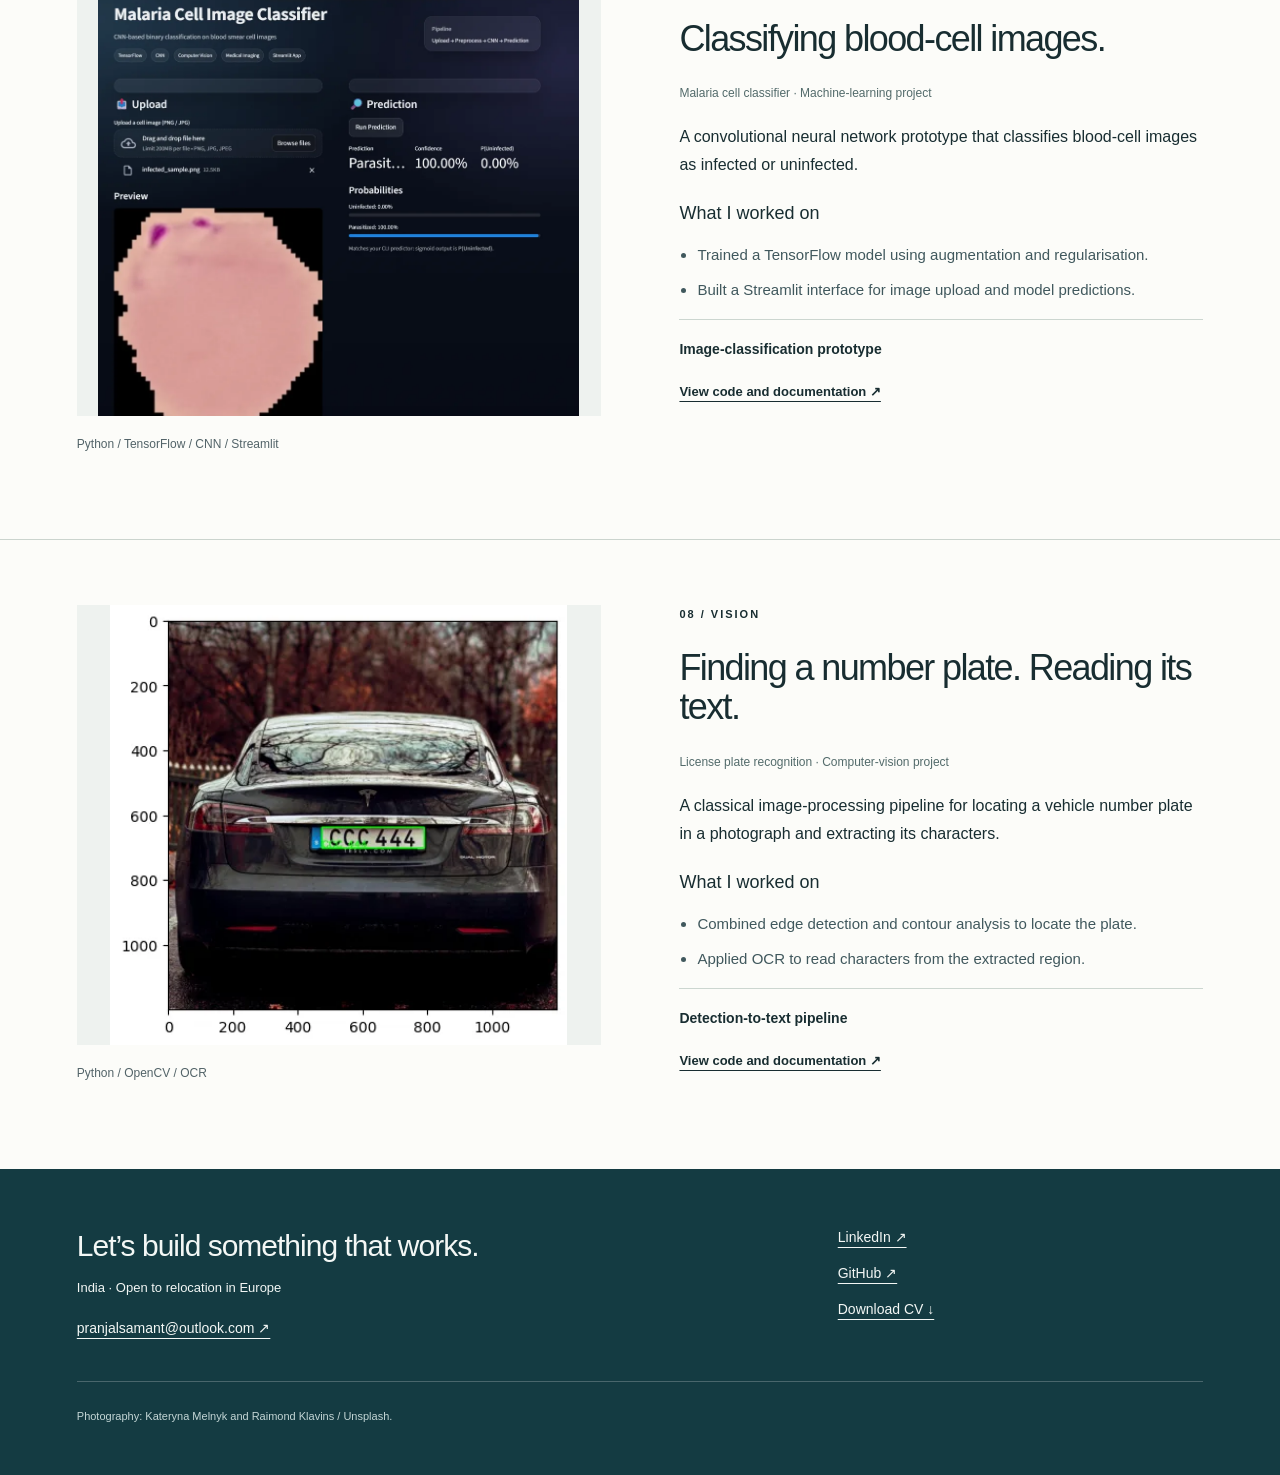
==== commit 46b78227: "Redesign robotics portfolio with photographic introduction and evidence-led projects" ====
--- a/projects.html
+++ b/projects.html
@@ -1,290 +1 @@
-<!doctype html>
-<html lang="en">
-<head>
-  <meta charset="utf-8" />
-  <meta name="viewport" content="width=device-width, initial-scale=1" />
-  <title>Projects · Pranjal Samant</title>
-  <style>
-    *, *::before, *::after { box-sizing: border-box; margin: 0; padding: 0; }
-
-    body {
-      font-family: Helvetica, Arial, sans-serif;
-      background: #ffffff;
-      color: #000000;
-      min-height: 100vh;
-      padding: 52px 24px 80px;
-    }
-
-    .wrap {
-      max-width: 1080px;
-      margin: 0 auto;
-    }
-
-    .back {
-      font-size: 14px;
-      color: #000;
-      text-decoration: none;
-      display: inline-block;
-      margin-bottom: 36px;
-      animation: popIn 0.55s cubic-bezier(0.22, 1, 0.36, 1) both;
-    }
-    .back:hover { text-decoration: underline; }
-
-    h1 {
-      font-size: 28px;
-      font-weight: 600;
-      letter-spacing: -0.01em;
-      margin-bottom: 32px;
-      animation: popIn 0.55s cubic-bezier(0.22, 1, 0.36, 1) 0.06s both;
-    }
-
-    /* ── GRID ── */
-    .grid {
-      display: grid;
-      grid-template-columns: repeat(3, 1fr);
-      gap: 20px;
-      animation: popIn 0.7s cubic-bezier(0.22, 1, 0.36, 1) 0.14s both;
-    }
-
-    /* ── CARD ── */
-    .card {
-      border: 1px solid #000;
-      display: flex;
-      flex-direction: column;
-    }
-
-    .card-img {
-      aspect-ratio: 4 / 3;
-      overflow: hidden;
-      background: #f5f5f5;
-      flex-shrink: 0;
-    }
-
-    .card-img img {
-      width: 100%;
-      height: 100%;
-      object-fit: cover;
-      display: block;
-      transition: transform 0.45s ease;
-    }
-
-    .card:hover .card-img img {
-      transform: scale(1.05);
-    }
-
-    .card-body {
-      padding: 16px;
-      display: flex;
-      flex-direction: column;
-      flex: 1;
-    }
-
-    .card-title {
-      font-size: 15px;
-      font-weight: 600;
-      line-height: 1.35;
-      margin-bottom: 8px;
-    }
-
-    .card-desc {
-      font-size: 13px;
-      line-height: 1.58;
-      color: #333;
-      flex: 1;
-      margin-bottom: 14px;
-    }
-
-    .card-tags {
-      display: flex;
-      flex-wrap: wrap;
-      gap: 5px;
-      margin-bottom: 14px;
-    }
-
-    .tag {
-      font-size: 11px;
-      border: 1px solid #000;
-      padding: 3px 8px;
-      white-space: nowrap;
-      line-height: 1.4;
-    }
-
-    .btn-view {
-      font-family: Helvetica, Arial, sans-serif;
-      font-size: 13px;
-      font-weight: 500;
-      text-align: center;
-      border: 1.5px solid #000;
-      padding: 10px;
-      text-decoration: none;
-      color: #000;
-      display: block;
-      transition: background 0.2s, color 0.2s;
-    }
-
-    .btn-view:hover {
-      background: #000;
-      color: #fff;
-    }
-
-    @keyframes popIn {
-      from { opacity: 0; transform: scale(0.9); }
-      to   { opacity: 1; transform: scale(1); }
-    }
-
-    /* ── RESPONSIVE ── */
-    @media (max-width: 860px) {
-      .grid { grid-template-columns: repeat(2, 1fr); }
-    }
-
-    @media (max-width: 500px) {
-      .grid { grid-template-columns: 1fr; }
-      h1 { font-size: 24px; }
-      body { padding-top: 40px; }
-    }
-  </style>
-</head>
-<body>
-  <div class="wrap">
-
-    <a class="back" href="index.html">← Back</a>
-    <h1>Projects</h1>
-
-    <div class="grid">
-
-      <!-- 1 · ESP32 -->
-      <div class="card">
-        <div class="card-img">
-          <img src="assets/images/architecture.png" alt="ESP32 Real-Time System" />
-        </div>
-        <div class="card-body">
-          <div class="card-title">ESP32 Real-Time Scheduler</div>
-          <p class="card-desc">Built a hard real-time scheduler on an ESP32 with no operating system. It generates waveforms, measures signal frequency, filters analog sensor noise, and logs data — all within strict timing windows. Later rebuilt using FreeRTOS to compare both approaches.</p>
-          <div class="card-tags">
-            <span class="tag">Embedded C</span>
-            <span class="tag">ESP32</span>
-            <span class="tag">FreeRTOS</span>
-            <span class="tag">Real-Time</span>
-            <span class="tag">Bare-Metal</span>
-          </div>
-          <a class="btn-view" href="https://github.com/pranjalsamant1/esp32-cyclic-executive-monitor" target="_blank">View more →</a>
-        </div>
-      </div>
-
-      <!-- 2 · Smart Waiting Rooms -->
-      <div class="card">
-        <div class="card-img">
-          <img src="assets/images/smart_waiting_room_portfolio.png" alt="Smart Waiting Rooms IoT" />
-        </div>
-        <div class="card-body">
-          <div class="card-title">Smart Waiting Rooms</div>
-          <p class="card-desc">Wireless sensor network that monitors seat occupancy in a hospital waiting room. Nodes communicate over ESP-NOW, push data via MQTT, and show live occupancy on a Node-RED dashboard — full embedded-to-cloud pipeline.</p>
-          <div class="card-tags">
-            <span class="tag">IoT</span>
-            <span class="tag">ESP8266</span>
-            <span class="tag">ESP-NOW</span>
-            <span class="tag">MQTT</span>
-            <span class="tag">Node-RED</span>
-          </div>
-          <a class="btn-view" href="https://github.com/pranjalsamant1/smart-waiting-rooms-iot" target="_blank">View more →</a>
-        </div>
-      </div>
-
-      <!-- 3 · Robotic Arm -->
-      <div class="card">
-        <div class="card-img">
-          <img src="assets/images/live_test.jpeg" alt="Robotic Arm AR Voice Control" />
-        </div>
-        <div class="card-body">
-          <div class="card-title">Robotic Arm — AR + Voice</div>
-          <p class="card-desc">Controlled a robot arm using voice commands through AR glasses. Spoken words are sent to ROS, which plans and executes the arm movement in simulation. Achieved 100% command accuracy with a 112 ms end-to-end response time.</p>
-          <div class="card-tags">
-            <span class="tag">ROS</span>
-            <span class="tag">MoveIt!</span>
-            <span class="tag">Gazebo</span>
-            <span class="tag">Unity AR</span>
-            <span class="tag">Voice Control</span>
-          </div>
-          <a class="btn-view" href="https://github.com/pranjalsamant1/Robotic_Arm_Application" target="_blank">View more →</a>
-        </div>
-      </div>
-
-      <!-- 4 · 2D Printer -->
-      <div class="card">
-        <div class="card-img">
-          <img src="assets/images/2d-image-printer-robot.jpg" alt="2D Image Printer Robot" />
-        </div>
-        <div class="card-body">
-          <div class="card-title">2D Image Printer Robot</div>
-          <p class="card-desc">A robot that draws a picture on a curved surface. Upload an image, MATLAB converts it to motor paths, and an Arduino drives stepper and servo motors to trace the drawing — complete electronics design included.</p>
-          <div class="card-tags">
-            <span class="tag">Arduino</span>
-            <span class="tag">MATLAB</span>
-            <span class="tag">Motor Control</span>
-            <span class="tag">Mechatronics</span>
-            <span class="tag">Embedded C</span>
-          </div>
-          <a class="btn-view" href="https://github.com/pranjalsamant1/2D-Image-Printer-Robot" target="_blank">View more →</a>
-        </div>
-      </div>
-
-      <!-- 5 · Mars Rover -->
-      <div class="card">
-        <div class="card-img">
-          <img src="assets/images/IR_Mars.png" alt="Mars Rover Navigation" />
-        </div>
-        <div class="card-body">
-          <div class="card-title">Mars Rover Navigation</div>
-          <p class="card-desc">Compared two AI strategies for a Mars rover navigating obstacles and beacons in simulation. One uses handcrafted behaviour rules; the other evolves its own strategy. Evaluated on speed, adaptability, and robustness.</p>
-          <div class="card-tags">
-            <span class="tag">Robotics</span>
-            <span class="tag">Webots</span>
-            <span class="tag">Autonomous Nav</span>
-            <span class="tag">Evolutionary AI</span>
-            <span class="tag">Simulation</span>
-          </div>
-          <a class="btn-view" href="https://github.com/pranjalsamant1/mars-rover-navigation-bbr-er" target="_blank">View more →</a>
-        </div>
-      </div>
-
-      <!-- 6 · Malaria CNN -->
-      <div class="card">
-        <div class="card-img">
-          <img src="assets/images/webapp_result.png" alt="Malaria Cell Classifier" />
-        </div>
-        <div class="card-body">
-          <div class="card-title">Malaria Cell Classifier (CNN)</div>
-          <p class="card-desc">Deep learning model that classifies blood cell images as infected or healthy. Trained with data augmentation and regularisation, then wrapped in a Streamlit web app — upload an image and get an instant prediction.</p>
-          <div class="card-tags">
-            <span class="tag">Python</span>
-            <span class="tag">TensorFlow</span>
-            <span class="tag">CNN</span>
-            <span class="tag">Computer Vision</span>
-            <span class="tag">Streamlit</span>
-          </div>
-          <a class="btn-view" href="https://github.com/pranjalsamant1/malaria-cell-image-classification" target="_blank">View more →</a>
-        </div>
-      </div>
-
-      <!-- 7 · License Plate -->
-      <div class="card">
-        <div class="card-img">
-          <img src="assets/images/final_output.png" alt="License Plate Recognition" />
-        </div>
-        <div class="card-body">
-          <div class="card-title">License Plate Recognition</div>
-          <p class="card-desc">Computer vision pipeline that finds a car's number plate in a photo and reads the characters. Uses edge detection, contour analysis, and OCR — no deep learning. A clean demonstration of classical image processing.</p>
-          <div class="card-tags">
-            <span class="tag">Python</span>
-            <span class="tag">OpenCV</span>
-            <span class="tag">OCR</span>
-            <span class="tag">Image Processing</span>
-          </div>
-          <a class="btn-view" href="https://github.com/pranjalsamant1/license-plate-recognition-opencv-ocr" target="_blank">View more →</a>
-        </div>
-      </div>
-
-    </div>
-  </div>
-</body>
-</html>
+<!doctype html><html lang="en"><head><meta charset="utf-8"><meta name="viewport" content="width=device-width,initial-scale=1"><title>Robotics Projects | Pranjal Samant</title><meta name="description" content="Explore Pranjal Samant’s robotics, drone autonomy, embedded systems and computer vision projects, with implementation details and results."><meta name="theme-color" content="#143d44"><meta property="og:title" content="Robotics Projects | Pranjal Samant"><meta property="og:description" content="Explore Pranjal Samant’s robotics, drone autonomy, embedded systems and computer vision projects, with implementation details and results."><meta property="og:image" content="https://pranjalsamant1.github.io/assets/images/mountain.webp"><link rel="stylesheet" href="assets/site.css"><script defer src="assets/site.js"></script></head><body><a class="skip" href="#main">Skip to content</a><header class="nav"><a class="wordmark" href="index.html">Pranjal Samant<span>Robotics & autonomy</span></a><nav aria-label="Main navigation"><a href="index.html#work">Overview</a><a href="projects.html">Projects</a><a href="publications.html">Research</a><a href="index.html#experience">Experience</a><a href="mailto:pranjalsamant@outlook.com">Contact ↗</a></nav></header><main id="main"><section class="section pageintro"><p class="eyebrow">Project portfolio</p><h1>What I built.<br>How it works.</h1><p class="lead">From voice-controlled robot arms to drone health monitoring. Each project explains the system, my contribution and the evidence.</p><div class="filters" role="group" aria-label="Filter projects"><button type="button" data-filter="All" aria-pressed="true">All</button><button type="button" data-filter="Robotics" aria-pressed="false">Robotics</button><button type="button" data-filter="Autonomy" aria-pressed="false">Autonomy</button><button type="button" data-filter="Embedded" aria-pressed="false">Embedded</button><button type="button" data-filter="Vision" aria-pressed="false">Vision</button></div><p id="filter-status" class="sr" aria-live="polite"></p></section><div class="projectlist"><article id="drone" class="case section" data-category="Autonomy"><div class="casevisual"><div class="drone-art"><span>01 / Autonomy</span><strong>Inspect.<br>Observe.<br>Understand.</strong><small>PX4 SITL → MAVSDK → RideScan<br>ROS 2 / Gazebo Harmonic</small></div><p>ROS 2 / PX4 / Gazebo / Python / MAVSDK</p></div><div class="casecopy"><p class="eyebrow">01 / Autonomy</p><h2>Autonomous inspection. Measurable robot health.</h2><p class="projectmeta">Drone-in-a-Box · Independent project · Simulation · 2026</p><p>A simulated drone flies solar-farm inspection missions while RideScan monitors its behaviour. The question: can monitoring tell a developing motor fault apart from a passing gust of wind?</p><h3>What I worked on</h3><ul><li>Integrated ROS 2, PX4 SITL, Gazebo Harmonic and MAVSDK for autonomous mission execution.</li><li>Recorded flight telemetry at 50 Hz; automated a 15-run healthy baseline and CSV validation.</li><li>Compared motor degradation with temporary wind disturbances. RideScan monitoring distinguished persistent degradation from a transient disturbance.</li></ul><p class="outcome">RideScan Integration Hackathon finalist · Featured Builder Case Study</p><a class="textlink" href="https://www.ridescan.ai/pranjal-samant">Read the external case study ↗</a></div></article><article id="ar" class="case section" data-category="Robotics"><div class="casevisual"><img src="assets/images/live_test.webp" alt="RealWear headset and robotic arm project demonstration" loading="lazy" width="1200" height="900"><p>ROS / MoveIt / Unity / C# / Gazebo</p></div><div class="casecopy"><p class="eyebrow">02 / Robotics</p><h2>Speak a command. Move a robot arm.</h2><p class="projectmeta">AR and voice robot programming · MSc dissertation · Simulation · 2024</p><p>A hands-free interface for robot programming. An operator speaks into a RealWear Navigator 520 AR headset; the application sends the command to ROS, and a simulated robot arm performs the requested movement.</p><h3>What I worked on</h3><ul><li>Built the Unity Android headset application and connected it to ROS over Wi-Fi using ROSBridge and ROS#.</li><li>Used MoveIt to plan arm movements and Gazebo to simulate their execution.</li><li>Validated 60 of 60 commands across five sequences; measured 112.1 ms mean response latency over 30 separate latency trials.</li></ul><p class="outcome">60/60 commands · 112.1 ms mean latency</p><a class="textlink" href="https://github.com/pranjalsamant1/Robotic_Arm_Application">View code and documentation ↗</a></div></article><article id="embedded" class="case section" data-category="Embedded"><div class="casevisual"><img src="assets/images/architecture.webp" alt="Embedded system architecture diagram" loading="lazy" width="1200" height="900"><p>C / C++ / ESP32 / FreeRTOS</p></div><div class="casecopy"><p class="eyebrow">03 / Embedded</p><h2>Coordinating signals, sensors and tasks.</h2><p class="projectmeta">ESP32 periodic tasks and FreeRTOS · Embedded systems project</p><p>An ESP32-based system that generates waveforms, measures signal frequency, filters analogue inputs and logs sensor readings. A FreeRTOS version explores coordination between concurrent tasks.</p><h3>What I worked on</h3><ul><li>Implemented periodic signal-generation, measurement, filtering and serial-logging functions.</li><li>Extended the sequential design using FreeRTOS tasks, queues and mutexes.</li><li>Coordinated button events and shared sensor data across tasks.</li></ul><p class="outcome">Sequential and multitasking implementations</p><a class="textlink" href="https://github.com/pranjalsamant1/FreeRTOS_Project">View code and documentation ↗</a></div></article><article id="rover" class="case section" data-category="Autonomy"><div class="casevisual"><img src="assets/images/IR_Mars.webp" alt="Mars rover navigation environment in Webots" loading="lazy" width="1200" height="900"><p>Webots / Navigation / Behaviour-based control</p></div><div class="casecopy"><p class="eyebrow">04 / Autonomy</p><h2>Two approaches to rover navigation.</h2><p class="projectmeta">Mars rover navigation · Three-person coursework project · Simulation</p><p>A team comparison of rule-based and evolutionary controllers for a simulated rover navigating obstacles and beacons.</p><h3>What I worked on</h3><ul><li>Contributed to line following, obstacle avoidance and beacon-based route selection in Webots.</li><li>Compared controllers for speed, adaptability and robustness across simulated environments.</li></ul><p class="outcome">Comparative navigation experiments</p><a class="textlink" href="https://github.com/pranjalsamant1/mars-rover-navigation-bbr-er">View code and documentation ↗</a></div></article><article id="iot" class="case section" data-category="Embedded"><div class="casevisual"><img src="assets/images/smart_waiting_room_portfolio.webp" alt="Smart waiting room sensor network diagram" loading="lazy" width="1200" height="900"><p>ESP8266 / ESP-NOW / MQTT / Node-RED</p></div><div class="casecopy"><p class="eyebrow">05 / Embedded</p><h2>From seat sensors to a live dashboard.</h2><p class="projectmeta">Smart waiting rooms · IoT project</p><p>A wireless seat-occupancy prototype that turns sensor readings into a live view of available seating.</p><h3>What I worked on</h3><ul><li>Connected ESP8266 sensor nodes using ESP-NOW.</li><li>Passed occupancy data through MQTT to a Node-RED dashboard.</li></ul><p class="outcome">Embedded-to-dashboard prototype</p><a class="textlink" href="https://github.com/pranjalsamant1/smart-waiting-rooms-iot">View code and documentation ↗</a></div></article><article id="printer" class="case section" data-category="Robotics"><div class="casevisual"><img src="assets/images/2d-image-printer-robot.webp" alt="Arduino drawing robot and curved drawing surface" loading="lazy" width="1200" height="900"><p>Arduino / MATLAB / Motor control</p></div><div class="casecopy"><p class="eyebrow">06 / Robotics</p><h2>Turning an image into a physical drawing.</h2><p class="projectmeta">2D image printer · Undergraduate team project</p><p>A mechatronic robot that traces an image on a curved surface using stepper motors and a servo.</p><h3>What I worked on</h3><ul><li>Contributed to MATLAB image processing that converts image points into motor paths.</li><li>Integrated Arduino firmware, motor drivers and motion hardware; transferred trajectory data manually between MATLAB and Arduino.</li></ul><p class="outcome">Physical drawing robot</p><a class="textlink" href="https://github.com/pranjalsamant1/2D-Image-Printer-Robot">View code and documentation ↗</a></div></article><article id="malaria" class="case section" data-category="Vision"><div class="casevisual"><img src="assets/images/webapp_result.webp" alt="Blood cell classification application" loading="lazy" width="1200" height="900"><p>Python / TensorFlow / CNN / Streamlit</p></div><div class="casecopy"><p class="eyebrow">07 / Vision</p><h2>Classifying blood-cell images.</h2><p class="projectmeta">Malaria cell classifier · Machine-learning project</p><p>A convolutional neural network prototype that classifies blood-cell images as infected or uninfected.</p><h3>What I worked on</h3><ul><li>Trained a TensorFlow model using augmentation and regularisation.</li><li>Built a Streamlit interface for image upload and model predictions.</li></ul><p class="outcome">Image-classification prototype</p><a class="textlink" href="https://github.com/pranjalsamant1/malaria-cell-image-classification">View code and documentation ↗</a></div></article><article id="ocr" class="case section" data-category="Vision"><div class="casevisual"><img src="assets/images/final_output.webp" alt="License plate detection and character recognition output" loading="lazy" width="1200" height="900"><p>Python / OpenCV / OCR</p></div><div class="casecopy"><p class="eyebrow">08 / Vision</p><h2>Finding a number plate. Reading its text.</h2><p class="projectmeta">License plate recognition · Computer-vision project</p><p>A classical image-processing pipeline for locating a vehicle number plate in a photograph and extracting its characters.</p><h3>What I worked on</h3><ul><li>Combined edge detection and contour analysis to locate the plate.</li><li>Applied OCR to read characters from the extracted region.</li></ul><p class="outcome">Detection-to-text pipeline</p><a class="textlink" href="https://github.com/pranjalsamant1/license-plate-recognition-opencv-ocr">View code and documentation ↗</a></div></article></div></main><footer><div><strong>Let’s build something that works.</strong><p>India · Open to relocation in Europe</p><a href="mailto:pranjalsamant@outlook.com">pranjalsamant@outlook.com ↗</a></div><div class="footerlinks"><a href="https://www.linkedin.com/in/pranjal-samant/">LinkedIn ↗</a><a href="https://github.com/pranjalsamant1">GitHub ↗</a><a href="assets/Pranjal-Samant-CV.pdf">Download CV ↓</a></div><p class="credit">Photography: Kateryna Melnyk and Raimond Klavins / Unsplash.</p></footer></body></html>
--- a/assets/site.css
+++ b/assets/site.css
@@ -0,0 +1 @@
+*{box-sizing:border-box}html{scroll-behavior:smooth;scroll-padding-top:100px}body{margin:0;color:#182d31;background:#fcfcf9;font-family:Helvetica,"Helvetica Neue",Arial,sans-serif;-webkit-font-smoothing:antialiased}a{color:inherit}img{max-width:100%;display:block}button{font:inherit}a:focus-visible,button:focus-visible{outline:3px solid #b65730;outline-offset:6px}.skip{position:absolute;top:-100px;padding:14px;background:white;z-index:20}.skip:focus{top:0}.nav{min-height:90px;padding:22px 5%;display:flex;align-items:center;justify-content:space-between;gap:24px;border-bottom:1px solid #dce1dd;background:#fcfcf9}.wordmark{text-decoration:none;font-size:18px;font-weight:700;letter-spacing:-.5px}.wordmark span{display:block;font-size:11px;font-weight:400;margin-top:5px;letter-spacing:1px;text-transform:uppercase}.nav nav{display:flex;gap:28px;flex-wrap:wrap;font-size:13px}.nav nav a{text-decoration:none}.nav nav a:hover,.textlink:hover{text-decoration:underline;text-underline-offset:5px}.hero{position:relative;min-height:720px;height:calc(100svh - 90px);max-height:1100px;color:white;background:#18414b;isolation:isolate}.heroimages{position:absolute;inset:0;display:grid;grid-template-columns:1fr 1fr;gap:3px;background:white;z-index:-2}.heroimages img{width:100%;height:100%;object-fit:cover;min-height:0}.heroimages img:first-child{object-position:50% 65%}.heroimages img:last-child{object-position:45% 50%}.hero:before{content:"";position:absolute;inset:0;background:linear-gradient(90deg,rgba(9,32,38,.52),rgba(9,32,38,.04) 70%);z-index:-1}.herocopy{padding:70px 6%;max-width:700px}.eyebrow{text-transform:uppercase;letter-spacing:2px;font-size:11px;font-weight:600;margin:0 0 24px}h1,h2,h3,p{margin-top:0}h1,h2,h3{font-weight:500;letter-spacing:-.045em}h1{font-size:clamp(62px,7vw,112px);line-height:.99;margin-bottom:28px}.herorole{font-size:clamp(24px,2.5vw,37px);line-height:1.2;letter-spacing:-.6px;margin-bottom:22px}.herodesc{font-size:17px;line-height:1.6;margin-bottom:30px}.button{display:inline-flex;gap:45px;align-items:center;padding:16px 22px;text-decoration:none;border:1px solid #233f43;font-size:13px;min-height:48px}.button:hover{background:#183e44;color:white}.button.light{border-color:white;background:white;color:#183e44}.button.light:hover{background:#dce9e7}.herofoot{position:absolute;bottom:30px;left:6%;right:6%;display:flex;justify-content:space-between;font-size:11px;letter-spacing:1px}.section{padding:90px 6%;max-width:1600px;margin:auto;scroll-margin-top:20px}.sectionhead{display:grid;grid-template-columns:1fr 1.7fr 1.3fr;gap:38px;align-items:start;margin-bottom:55px}h2{font-size:clamp(32px,3.3vw,51px);line-height:1.1;margin-bottom:25px}p,li{font-size:16px;line-height:1.7}p{margin-bottom:20px}.sectionhead p:last-child{color:#4f6264}.proof{display:grid;grid-template-columns:repeat(3,1fr);gap:35px;border-top:1px solid #ccd4d0;border-bottom:1px solid #ccd4d0;padding:26px 0;margin-bottom:45px}.proof strong{display:block;font-weight:500;font-size:20px;margin-bottom:9px}.proof span{font-size:13px;line-height:1.6;color:#506568}.previews{display:grid;grid-template-columns:repeat(3,minmax(0,1fr));gap:26px;margin-bottom:36px}.preview a{display:block;text-decoration:none}.preview img,.preview .drone-art{width:100%;height:255px;object-fit:cover;background:#e8eeeb}.previewcopy{padding:24px 0}.previewcopy .eyebrow{margin-bottom:15px}.preview h3{font-size:28px;line-height:1.1}.preview p{font-size:14px;line-height:1.7;color:#526368}.textlink{font-size:13px;font-weight:600;text-underline-offset:5px}.tint{background:#eef2ef}.timeline{max-width:1000px;margin-left:auto}.timeline article{display:grid;grid-template-columns:210px 1fr;gap:30px;border-top:1px solid #cbd4ce;padding:26px 0}.dates{font-size:12px;padding-top:5px;color:#526368}.timeline h3{font-size:25px;margin-bottom:8px}.org{font-size:14px;font-weight:600;margin-bottom:12px}.timeline p:last-child{margin-bottom:0}.note{font-size:12px;color:#566b6c;line-height:1.7;margin-top:25px}.researchteaser{display:grid;grid-template-columns:1.6fr 1fr;gap:10%;align-items:center}.paperlabel{border:1px solid #b9c8c4;padding:40px;min-height:300px;display:flex;flex-direction:column;justify-content:space-between}.paperlabel span{font-size:24px;line-height:1.2}.paperlabel strong{font-size:75px;font-weight:400;letter-spacing:-5px}.paperlabel small{font-size:11px;text-transform:uppercase;letter-spacing:1px}footer{background:#143b42;color:#f3f7f5;padding:60px 6% 30px;display:grid;grid-template-columns:2fr 1fr;gap:30px}footer strong{font-size:30px;font-weight:400;letter-spacing:-1px}footer p{font-size:13px;margin-top:14px}footer a{font-size:14px;text-underline-offset:5px}.footerlinks{display:flex;flex-direction:column;gap:20px;align-items:flex-start}.credit{grid-column:1/-1;color:#c4d6d6;font-size:11px;padding-top:25px;border-top:1px solid #49666c}.pageintro{padding-bottom:55px}.pageintro h1{font-size:clamp(52px,6vw,90px);max-width:1000px}.lead{max-width:650px;font-size:20px;color:#506568}.filters{display:flex;flex-wrap:wrap;gap:10px;margin-top:35px}.filters button{border:1px solid #c5d1cd;border-radius:0;padding:12px 20px;background:transparent;color:#173c43;cursor:pointer}.filters button[aria-pressed=true]{background:#173c43;color:white;border-color:#173c43}.case{display:grid;grid-template-columns:1fr 1fr;gap:7%;border-top:1px solid #cbd4ce;padding-top:65px;padding-bottom:65px}.casevisual img{width:100%;max-height:440px;object-fit:contain;background:#eef2ef}.casevisual>p{font-size:12px;margin-top:18px;color:#526368}.casecopy h2{font-size:36px}.projectmeta{font-size:12px;color:#536b6b}.casecopy h3,.paper h3{font-size:18px;letter-spacing:0;margin-top:25px}.casecopy ul{padding-left:18px}.casecopy li{font-size:15px;margin-bottom:10px;color:#40585d}.outcome{border-top:1px solid #ccd6d0;padding-top:18px;font-size:14px;font-weight:600}.drone-art{background:#173d45;color:white;padding:30px;min-height:350px;display:flex;flex-direction:column;justify-content:space-between}.drone-art span,.drone-art small{font-size:11px;letter-spacing:1px;line-height:1.7}.drone-art strong{font-size:clamp(30px,4vw,60px);letter-spacing:-2px;font-weight:400;line-height:1.05}.preview .drone-art{min-height:255px;background:#173d45}.preview .drone-art strong{font-size:35px}.paper{display:grid;grid-template-columns:1.2fr 1fr;gap:7%;padding-top:20px}.video iframe{width:100%;aspect-ratio:16/9;border:0}.video p{font-size:12px;color:#526368}.sr{position:absolute;width:1px;height:1px;padding:0;margin:-1px;overflow:hidden;clip:rect(0,0,0,0);white-space:nowrap;border:0}[hidden]{display:none!important}@media(min-width:1600px){.hero .herocopy{margin-left:calc((100vw - 1500px)/2)}}@media(max-width:1000px){.nav{align-items:flex-start}.nav nav{gap:17px}.sectionhead{grid-template-columns:1fr 2fr}.sectionhead>p:last-child{grid-column:2}.previews{gap:18px}.preview h3{font-size:24px}.preview img,.preview .drone-art{height:210px;min-height:210px}.timeline article{grid-template-columns:170px 1fr}.case{gap:5%}.hero{min-height:720px}}@media(max-width:650px){.nav{padding:20px 6%;display:block}.nav nav{margin-top:18px;gap:18px;font-size:12px}.wordmark span{display:none}.hero{height:760px;min-height:0}.heroimages{grid-template-columns:1fr 1fr}.heroimages img:first-child{object-position:48% 70%}.heroimages img:last-child{object-position:42% 50%}.hero:before{background:linear-gradient(90deg,rgba(8,30,36,.64),rgba(8,30,36,.22))}.herocopy{padding-top:65px}.herocopy h1{font-size:69px}.herorole{font-size:26px}.herodesc{font-size:15px}.herofoot{font-size:9px;gap:20px}.section{padding:60px 6%}.sectionhead{display:block;margin-bottom:30px}.sectionhead h2{font-size:37px}.proof{grid-template-columns:1fr;gap:22px}.previews{grid-template-columns:1fr}.preview img,.preview .drone-art{height:270px;min-height:270px}.previewcopy{padding-bottom:30px}.preview h3{font-size:30px}.timeline article{display:block}.timeline .dates{margin-bottom:10px}.researchteaser,.case,.paper{grid-template-columns:1fr;gap:30px}.casecopy h2{font-size:34px}.casevisual{order:2}.casecopy{order:1}.drone-art{min-height:290px}.case{padding-top:45px;padding-bottom:45px}.pageintro h1{font-size:52px}.pageintro .lead{font-size:18px}.filters{gap:8px}.filters button{padding:12px 15px}.paperlabel{min-height:260px}footer{grid-template-columns:1fr;padding-top:45px}footer strong{font-size:27px}.credit{margin-bottom:0}}@media(prefers-reduced-motion:reduce){html{scroll-behavior:auto}}
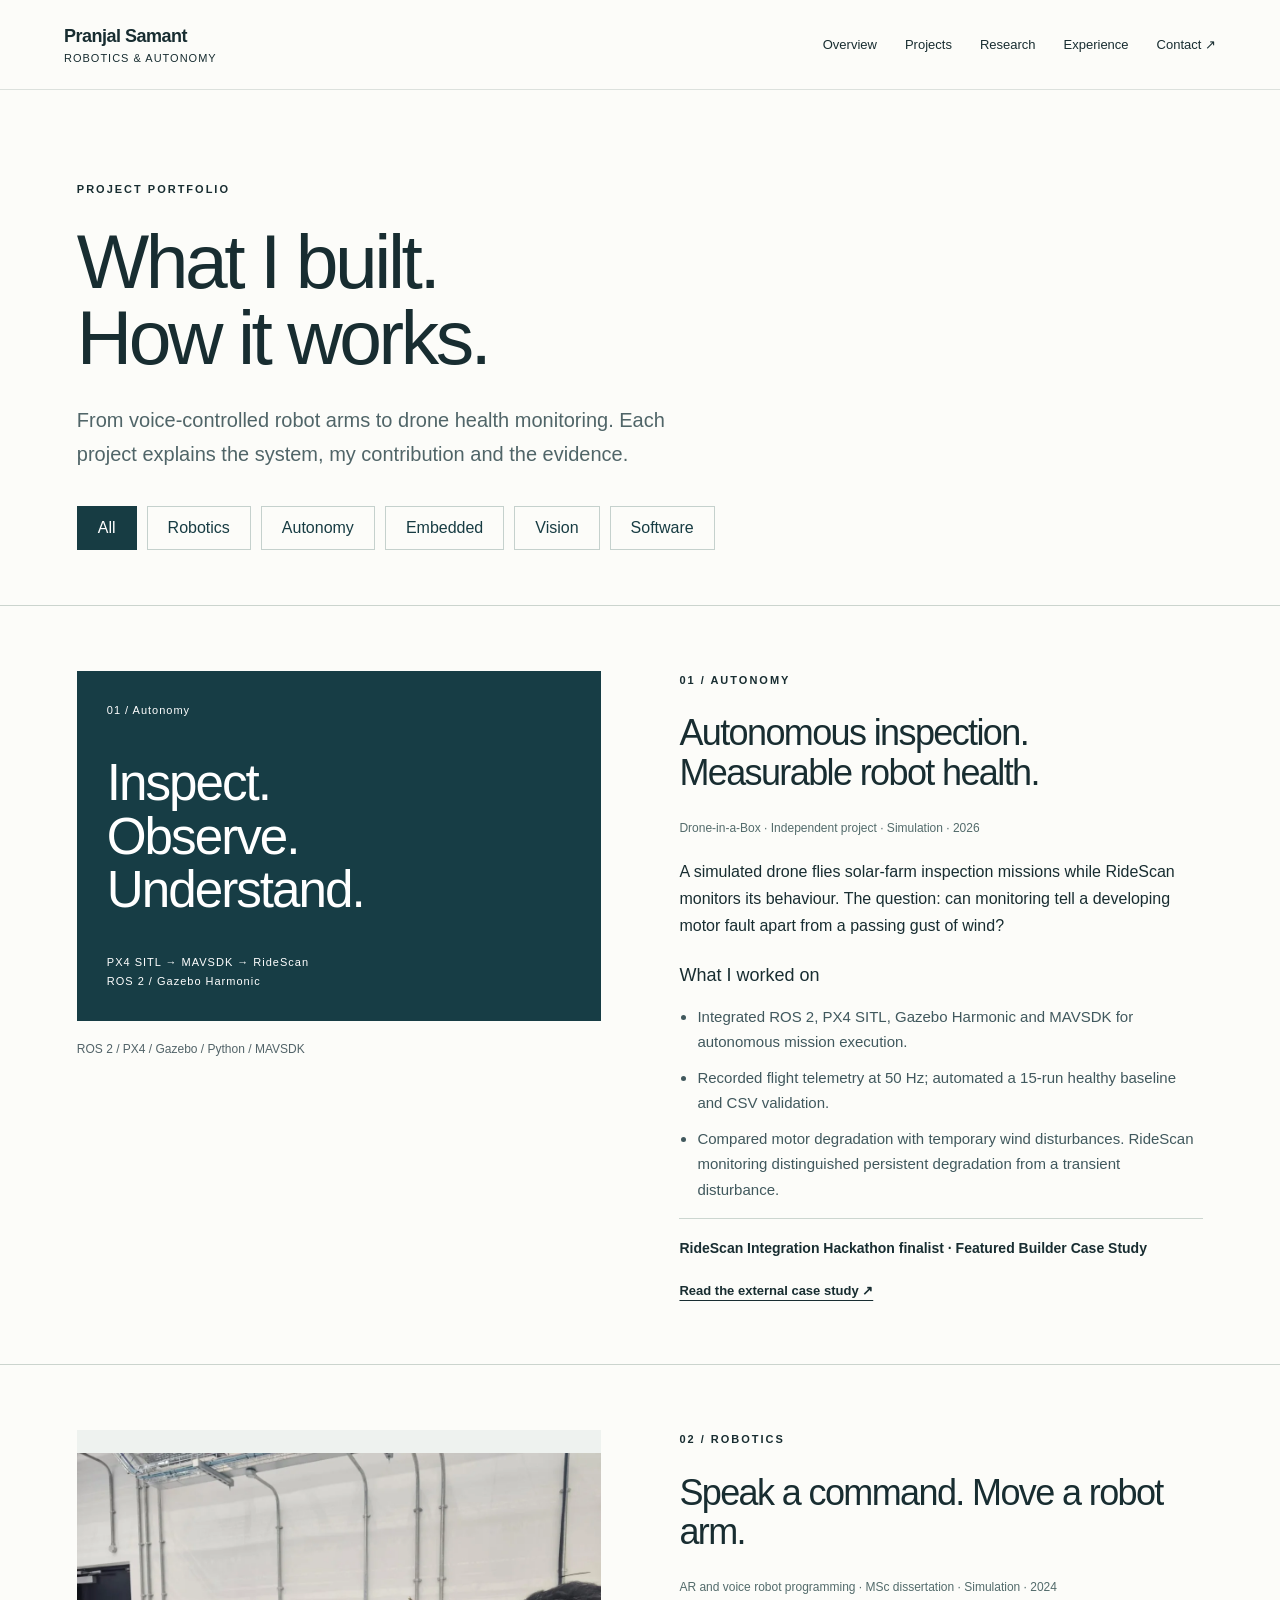
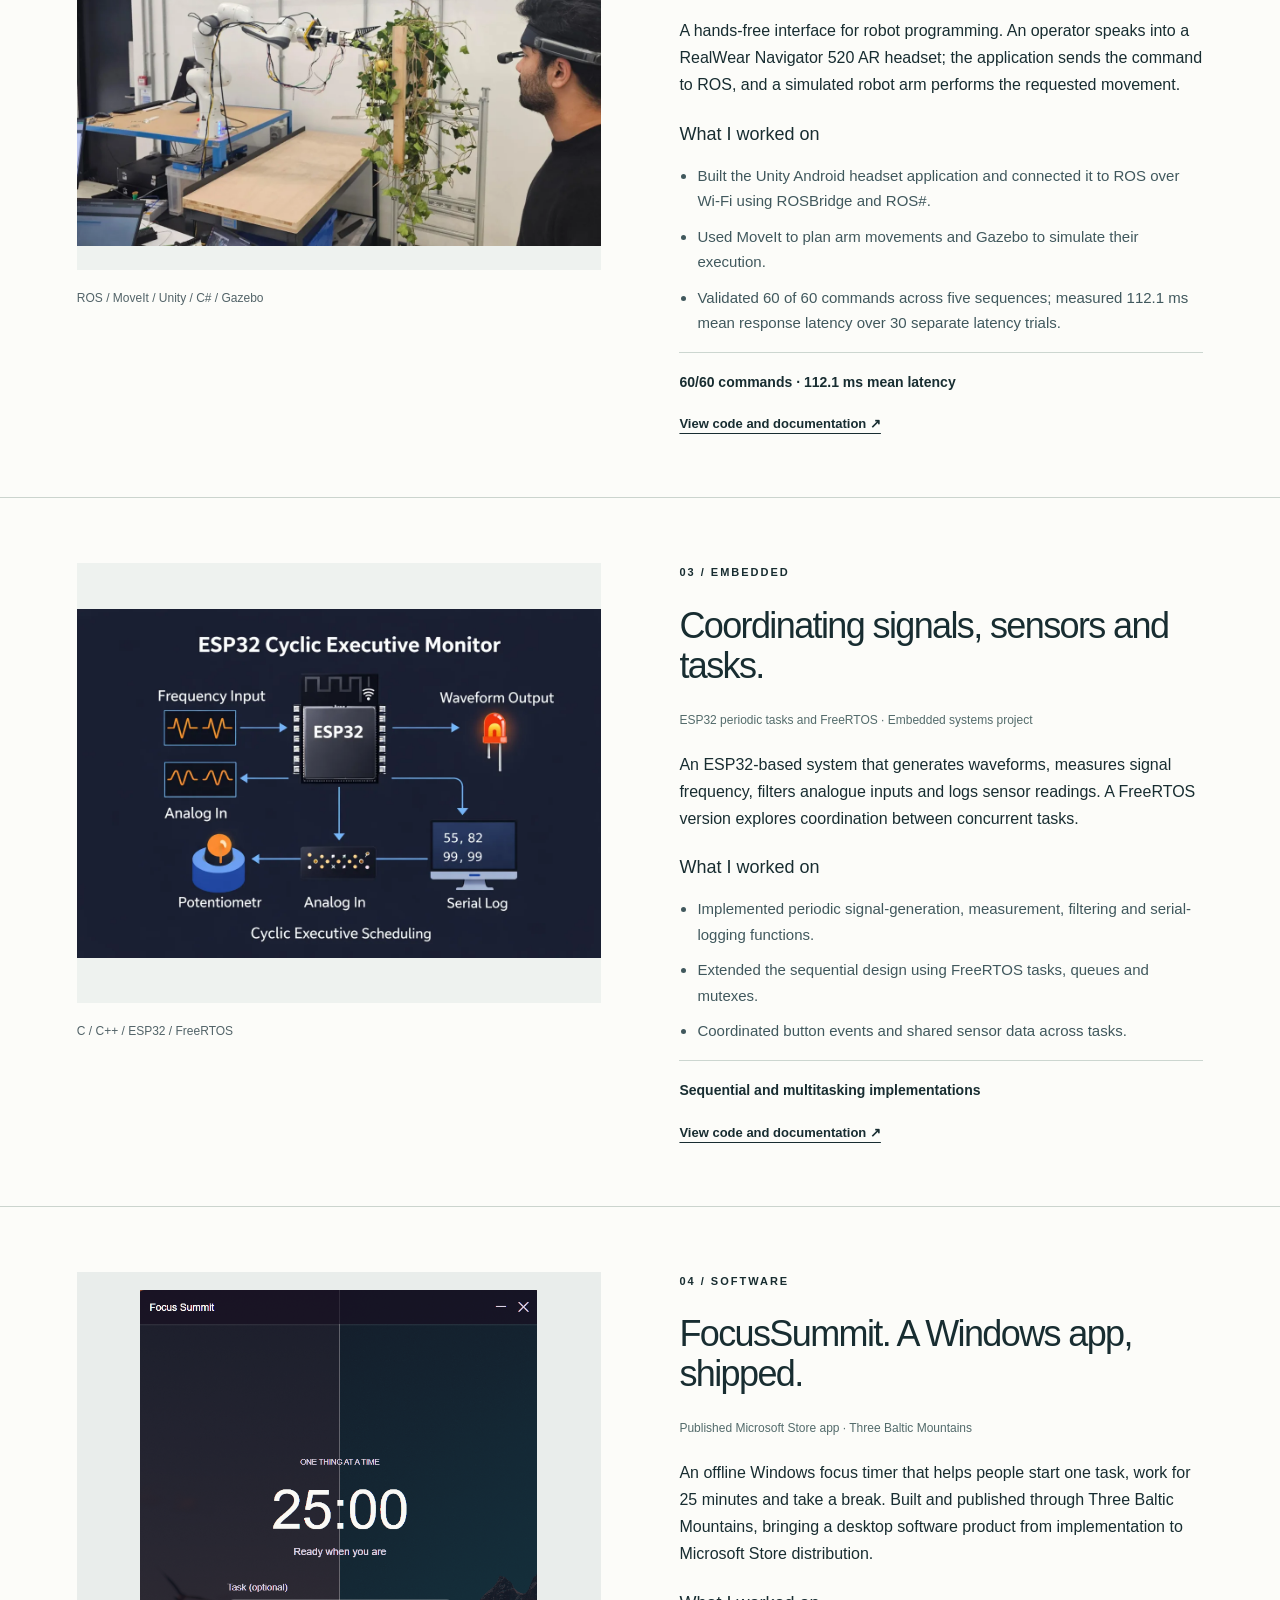
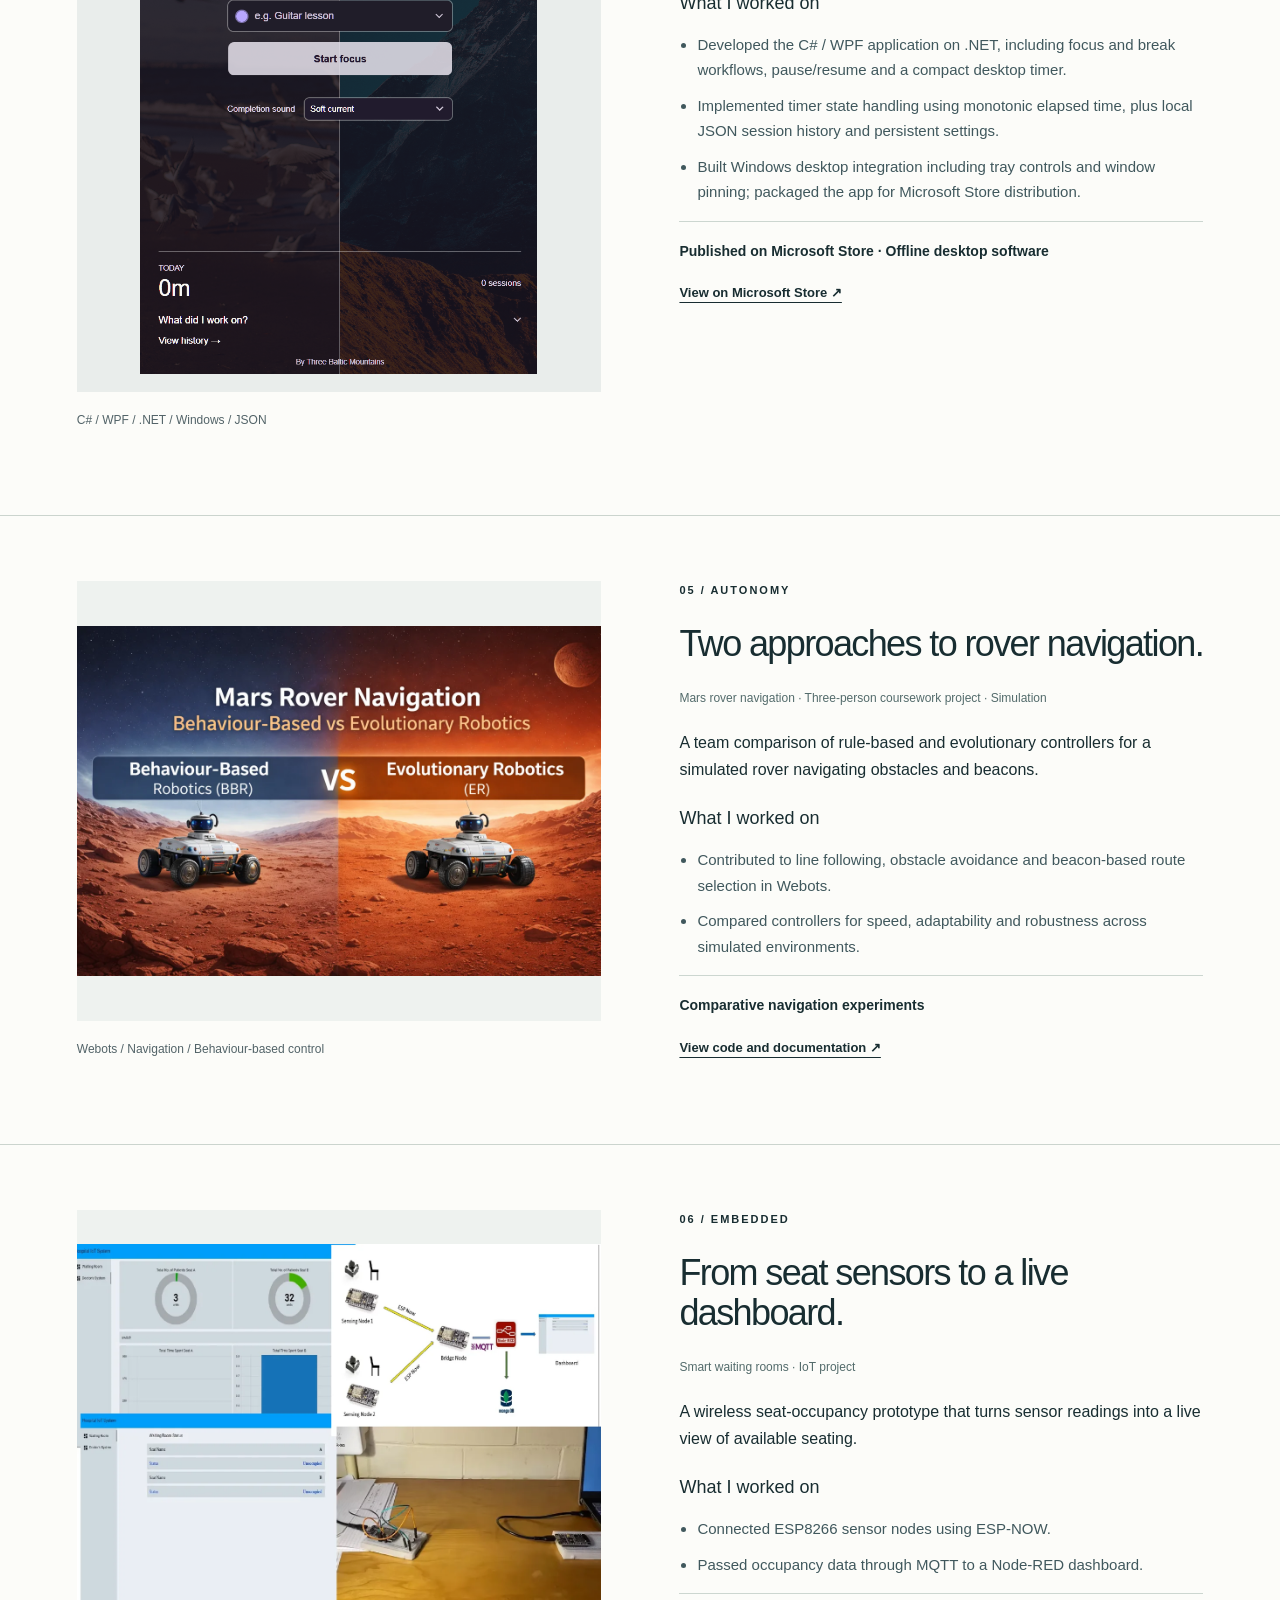
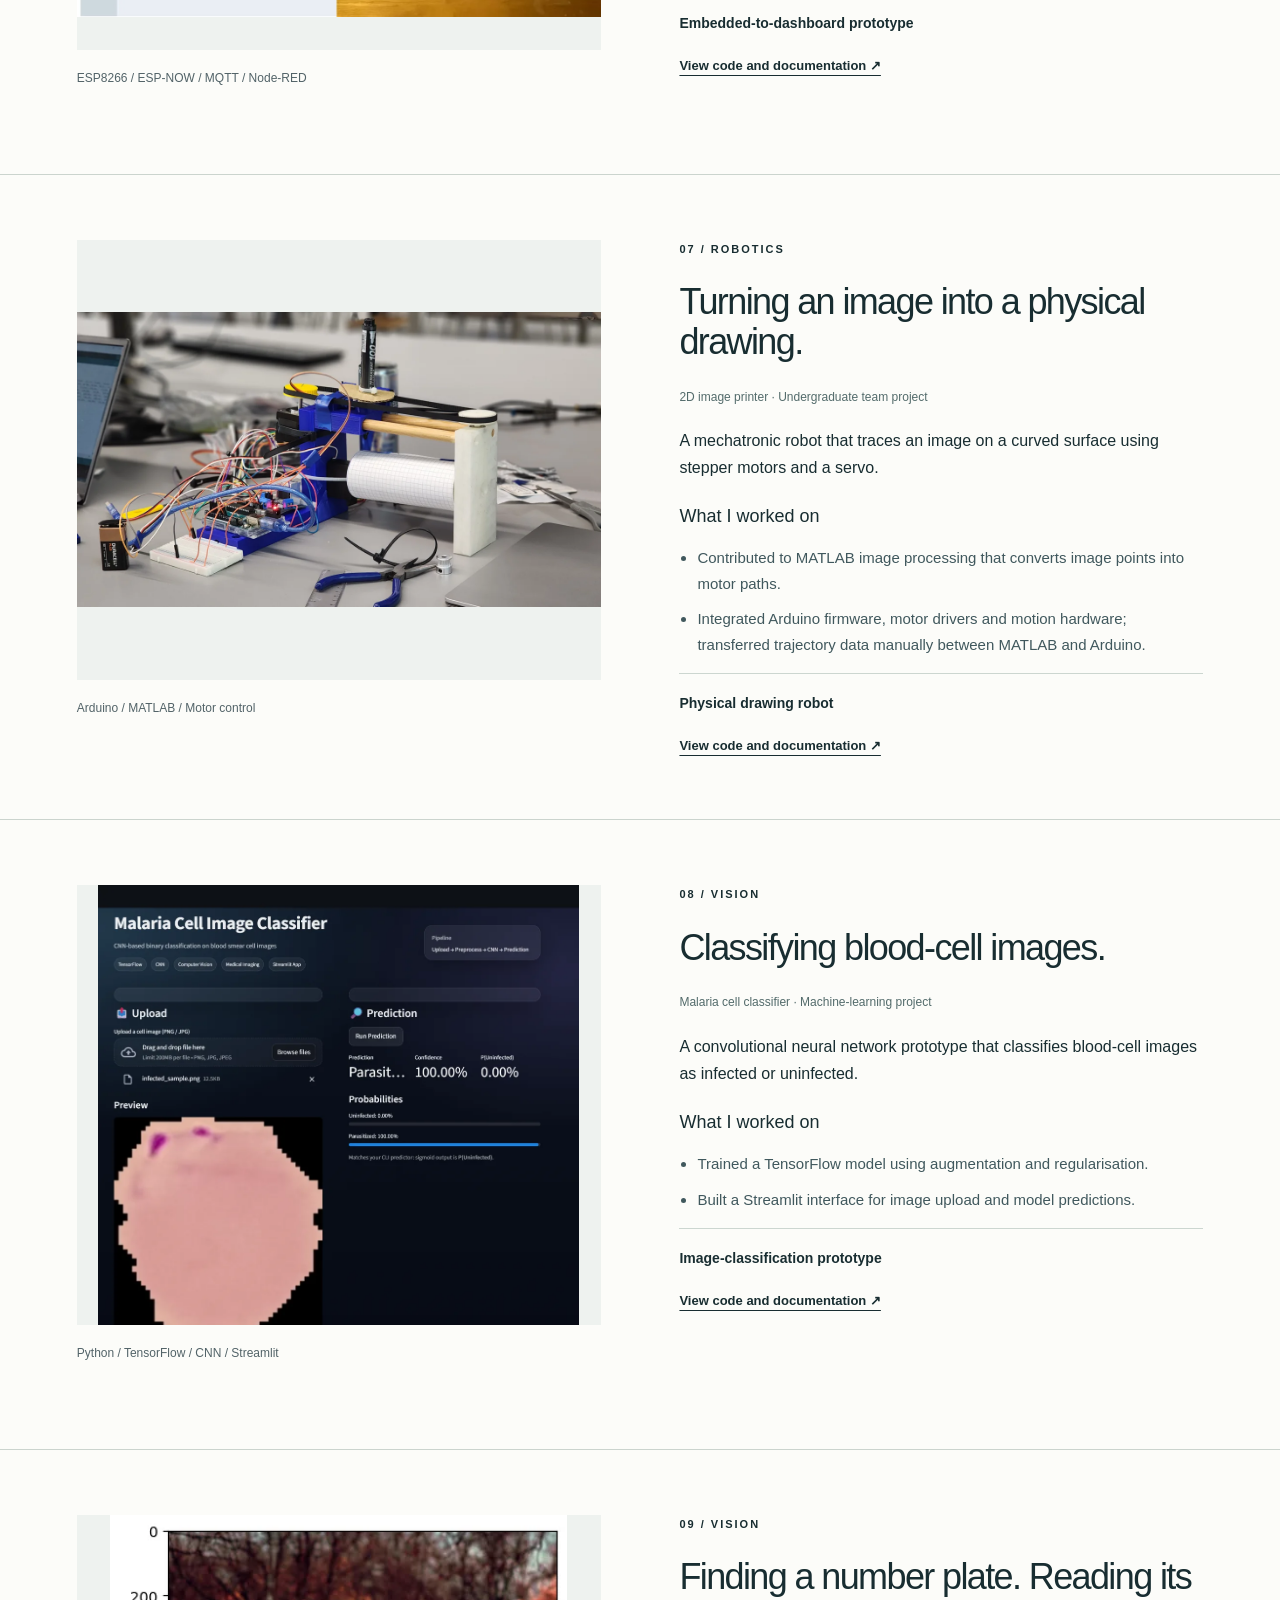
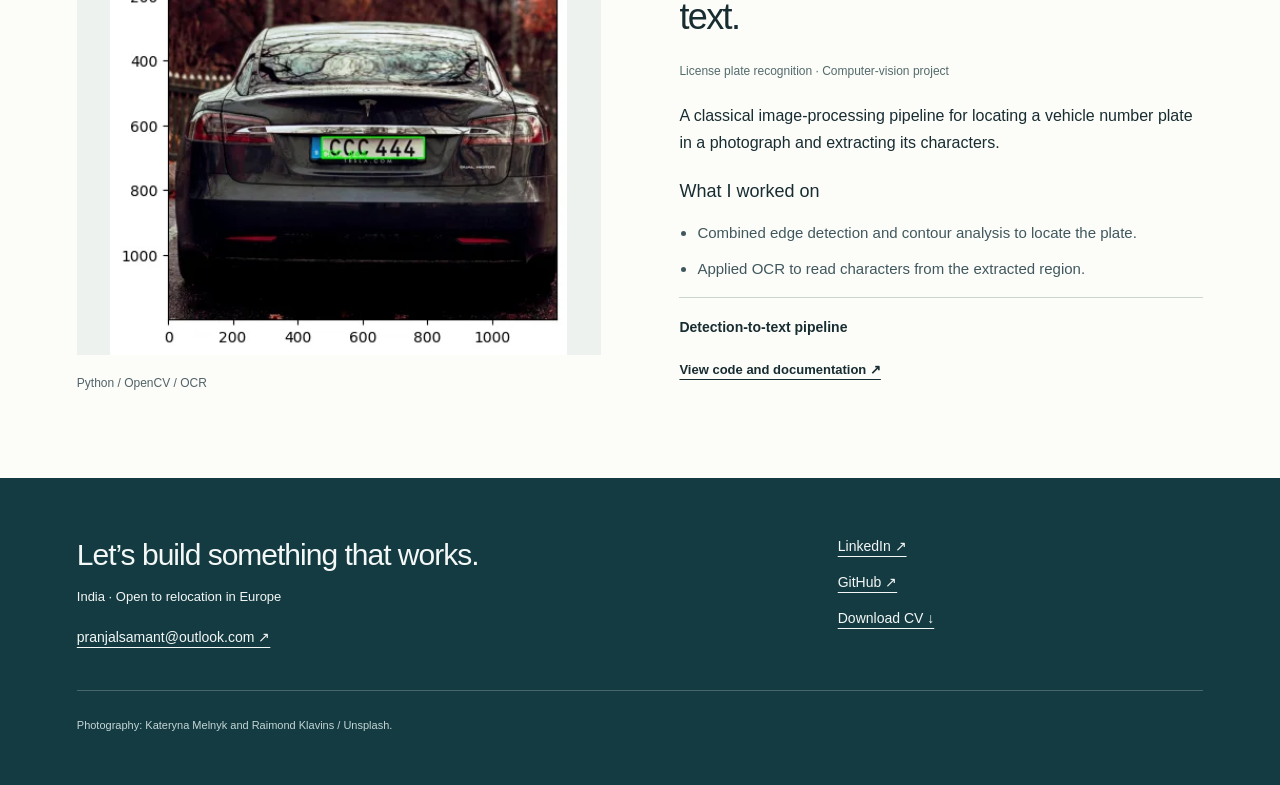
==== commit 63a3d6f9: "Showcase published FocusSummit app with latest screenshot and Store link" ====
--- a/projects.html
+++ b/projects.html
@@ -1 +1 @@
-<!doctype html><html lang="en"><head><meta charset="utf-8"><meta name="viewport" content="width=device-width,initial-scale=1"><title>Robotics Projects | Pranjal Samant</title><meta name="description" content="Explore Pranjal Samant’s robotics, drone autonomy, embedded systems and computer vision projects, with implementation details and results."><meta name="theme-color" content="#143d44"><meta property="og:title" content="Robotics Projects | Pranjal Samant"><meta property="og:description" content="Explore Pranjal Samant’s robotics, drone autonomy, embedded systems and computer vision projects, with implementation details and results."><meta property="og:image" content="https://pranjalsamant1.github.io/assets/images/mountain.webp"><link rel="stylesheet" href="assets/site.css"><script defer src="assets/site.js"></script></head><body><a class="skip" href="#main">Skip to content</a><header class="nav"><a class="wordmark" href="index.html">Pranjal Samant<span>Robotics & autonomy</span></a><nav aria-label="Main navigation"><a href="index.html#work">Overview</a><a href="projects.html">Projects</a><a href="publications.html">Research</a><a href="index.html#experience">Experience</a><a href="mailto:pranjalsamant@outlook.com">Contact ↗</a></nav></header><main id="main"><section class="section pageintro"><p class="eyebrow">Project portfolio</p><h1>What I built.<br>How it works.</h1><p class="lead">From voice-controlled robot arms to drone health monitoring. Each project explains the system, my contribution and the evidence.</p><div class="filters" role="group" aria-label="Filter projects"><button type="button" data-filter="All" aria-pressed="true">All</button><button type="button" data-filter="Robotics" aria-pressed="false">Robotics</button><button type="button" data-filter="Autonomy" aria-pressed="false">Autonomy</button><button type="button" data-filter="Embedded" aria-pressed="false">Embedded</button><button type="button" data-filter="Vision" aria-pressed="false">Vision</button></div><p id="filter-status" class="sr" aria-live="polite"></p></section><div class="projectlist"><article id="drone" class="case section" data-category="Autonomy"><div class="casevisual"><div class="drone-art"><span>01 / Autonomy</span><strong>Inspect.<br>Observe.<br>Understand.</strong><small>PX4 SITL → MAVSDK → RideScan<br>ROS 2 / Gazebo Harmonic</small></div><p>ROS 2 / PX4 / Gazebo / Python / MAVSDK</p></div><div class="casecopy"><p class="eyebrow">01 / Autonomy</p><h2>Autonomous inspection. Measurable robot health.</h2><p class="projectmeta">Drone-in-a-Box · Independent project · Simulation · 2026</p><p>A simulated drone flies solar-farm inspection missions while RideScan monitors its behaviour. The question: can monitoring tell a developing motor fault apart from a passing gust of wind?</p><h3>What I worked on</h3><ul><li>Integrated ROS 2, PX4 SITL, Gazebo Harmonic and MAVSDK for autonomous mission execution.</li><li>Recorded flight telemetry at 50 Hz; automated a 15-run healthy baseline and CSV validation.</li><li>Compared motor degradation with temporary wind disturbances. RideScan monitoring distinguished persistent degradation from a transient disturbance.</li></ul><p class="outcome">RideScan Integration Hackathon finalist · Featured Builder Case Study</p><a class="textlink" href="https://www.ridescan.ai/pranjal-samant">Read the external case study ↗</a></div></article><article id="ar" class="case section" data-category="Robotics"><div class="casevisual"><img src="assets/images/live_test.webp" alt="RealWear headset and robotic arm project demonstration" loading="lazy" width="1200" height="900"><p>ROS / MoveIt / Unity / C# / Gazebo</p></div><div class="casecopy"><p class="eyebrow">02 / Robotics</p><h2>Speak a command. Move a robot arm.</h2><p class="projectmeta">AR and voice robot programming · MSc dissertation · Simulation · 2024</p><p>A hands-free interface for robot programming. An operator speaks into a RealWear Navigator 520 AR headset; the application sends the command to ROS, and a simulated robot arm performs the requested movement.</p><h3>What I worked on</h3><ul><li>Built the Unity Android headset application and connected it to ROS over Wi-Fi using ROSBridge and ROS#.</li><li>Used MoveIt to plan arm movements and Gazebo to simulate their execution.</li><li>Validated 60 of 60 commands across five sequences; measured 112.1 ms mean response latency over 30 separate latency trials.</li></ul><p class="outcome">60/60 commands · 112.1 ms mean latency</p><a class="textlink" href="https://github.com/pranjalsamant1/Robotic_Arm_Application">View code and documentation ↗</a></div></article><article id="embedded" class="case section" data-category="Embedded"><div class="casevisual"><img src="assets/images/architecture.webp" alt="Embedded system architecture diagram" loading="lazy" width="1200" height="900"><p>C / C++ / ESP32 / FreeRTOS</p></div><div class="casecopy"><p class="eyebrow">03 / Embedded</p><h2>Coordinating signals, sensors and tasks.</h2><p class="projectmeta">ESP32 periodic tasks and FreeRTOS · Embedded systems project</p><p>An ESP32-based system that generates waveforms, measures signal frequency, filters analogue inputs and logs sensor readings. A FreeRTOS version explores coordination between concurrent tasks.</p><h3>What I worked on</h3><ul><li>Implemented periodic signal-generation, measurement, filtering and serial-logging functions.</li><li>Extended the sequential design using FreeRTOS tasks, queues and mutexes.</li><li>Coordinated button events and shared sensor data across tasks.</li></ul><p class="outcome">Sequential and multitasking implementations</p><a class="textlink" href="https://github.com/pranjalsamant1/FreeRTOS_Project">View code and documentation ↗</a></div></article><article id="rover" class="case section" data-category="Autonomy"><div class="casevisual"><img src="assets/images/IR_Mars.webp" alt="Mars rover navigation environment in Webots" loading="lazy" width="1200" height="900"><p>Webots / Navigation / Behaviour-based control</p></div><div class="casecopy"><p class="eyebrow">04 / Autonomy</p><h2>Two approaches to rover navigation.</h2><p class="projectmeta">Mars rover navigation · Three-person coursework project · Simulation</p><p>A team comparison of rule-based and evolutionary controllers for a simulated rover navigating obstacles and beacons.</p><h3>What I worked on</h3><ul><li>Contributed to line following, obstacle avoidance and beacon-based route selection in Webots.</li><li>Compared controllers for speed, adaptability and robustness across simulated environments.</li></ul><p class="outcome">Comparative navigation experiments</p><a class="textlink" href="https://github.com/pranjalsamant1/mars-rover-navigation-bbr-er">View code and documentation ↗</a></div></article><article id="iot" class="case section" data-category="Embedded"><div class="casevisual"><img src="assets/images/smart_waiting_room_portfolio.webp" alt="Smart waiting room sensor network diagram" loading="lazy" width="1200" height="900"><p>ESP8266 / ESP-NOW / MQTT / Node-RED</p></div><div class="casecopy"><p class="eyebrow">05 / Embedded</p><h2>From seat sensors to a live dashboard.</h2><p class="projectmeta">Smart waiting rooms · IoT project</p><p>A wireless seat-occupancy prototype that turns sensor readings into a live view of available seating.</p><h3>What I worked on</h3><ul><li>Connected ESP8266 sensor nodes using ESP-NOW.</li><li>Passed occupancy data through MQTT to a Node-RED dashboard.</li></ul><p class="outcome">Embedded-to-dashboard prototype</p><a class="textlink" href="https://github.com/pranjalsamant1/smart-waiting-rooms-iot">View code and documentation ↗</a></div></article><article id="printer" class="case section" data-category="Robotics"><div class="casevisual"><img src="assets/images/2d-image-printer-robot.webp" alt="Arduino drawing robot and curved drawing surface" loading="lazy" width="1200" height="900"><p>Arduino / MATLAB / Motor control</p></div><div class="casecopy"><p class="eyebrow">06 / Robotics</p><h2>Turning an image into a physical drawing.</h2><p class="projectmeta">2D image printer · Undergraduate team project</p><p>A mechatronic robot that traces an image on a curved surface using stepper motors and a servo.</p><h3>What I worked on</h3><ul><li>Contributed to MATLAB image processing that converts image points into motor paths.</li><li>Integrated Arduino firmware, motor drivers and motion hardware; transferred trajectory data manually between MATLAB and Arduino.</li></ul><p class="outcome">Physical drawing robot</p><a class="textlink" href="https://github.com/pranjalsamant1/2D-Image-Printer-Robot">View code and documentation ↗</a></div></article><article id="malaria" class="case section" data-category="Vision"><div class="casevisual"><img src="assets/images/webapp_result.webp" alt="Blood cell classification application" loading="lazy" width="1200" height="900"><p>Python / TensorFlow / CNN / Streamlit</p></div><div class="casecopy"><p class="eyebrow">07 / Vision</p><h2>Classifying blood-cell images.</h2><p class="projectmeta">Malaria cell classifier · Machine-learning project</p><p>A convolutional neural network prototype that classifies blood-cell images as infected or uninfected.</p><h3>What I worked on</h3><ul><li>Trained a TensorFlow model using augmentation and regularisation.</li><li>Built a Streamlit interface for image upload and model predictions.</li></ul><p class="outcome">Image-classification prototype</p><a class="textlink" href="https://github.com/pranjalsamant1/malaria-cell-image-classification">View code and documentation ↗</a></div></article><article id="ocr" class="case section" data-category="Vision"><div class="casevisual"><img src="assets/images/final_output.webp" alt="License plate detection and character recognition output" loading="lazy" width="1200" height="900"><p>Python / OpenCV / OCR</p></div><div class="casecopy"><p class="eyebrow">08 / Vision</p><h2>Finding a number plate. Reading its text.</h2><p class="projectmeta">License plate recognition · Computer-vision project</p><p>A classical image-processing pipeline for locating a vehicle number plate in a photograph and extracting its characters.</p><h3>What I worked on</h3><ul><li>Combined edge detection and contour analysis to locate the plate.</li><li>Applied OCR to read characters from the extracted region.</li></ul><p class="outcome">Detection-to-text pipeline</p><a class="textlink" href="https://github.com/pranjalsamant1/license-plate-recognition-opencv-ocr">View code and documentation ↗</a></div></article></div></main><footer><div><strong>Let’s build something that works.</strong><p>India · Open to relocation in Europe</p><a href="mailto:pranjalsamant@outlook.com">pranjalsamant@outlook.com ↗</a></div><div class="footerlinks"><a href="https://www.linkedin.com/in/pranjal-samant/">LinkedIn ↗</a><a href="https://github.com/pranjalsamant1">GitHub ↗</a><a href="assets/Pranjal-Samant-CV.pdf">Download CV ↓</a></div><p class="credit">Photography: Kateryna Melnyk and Raimond Klavins / Unsplash.</p></footer></body></html>+<!doctype html><html lang="en"><head><meta charset="utf-8"><meta name="viewport" content="width=device-width,initial-scale=1"><title>Robotics Projects | Pranjal Samant</title><meta name="description" content="Explore Pranjal Samant’s robotics, drone autonomy, embedded systems and computer vision projects, with implementation details and results."><meta name="theme-color" content="#143d44"><meta property="og:title" content="Robotics Projects | Pranjal Samant"><meta property="og:description" content="Explore Pranjal Samant’s robotics, drone autonomy, embedded systems and computer vision projects, with implementation details and results."><meta property="og:image" content="https://pranjalsamant1.github.io/assets/images/mountain.webp"><link rel="stylesheet" href="assets/site.css"><script defer src="assets/site.js"></script></head><body><a class="skip" href="#main">Skip to content</a><header class="nav"><a class="wordmark" href="index.html">Pranjal Samant<span>Robotics & autonomy</span></a><nav aria-label="Main navigation"><a href="index.html#work">Overview</a><a href="projects.html">Projects</a><a href="publications.html">Research</a><a href="index.html#experience">Experience</a><a href="mailto:pranjalsamant@outlook.com">Contact ↗</a></nav></header><main id="main"><section class="section pageintro"><p class="eyebrow">Project portfolio</p><h1>What I built.<br>How it works.</h1><p class="lead">From voice-controlled robot arms to drone health monitoring. Each project explains the system, my contribution and the evidence.</p><div class="filters" role="group" aria-label="Filter projects"><button type="button" data-filter="All" aria-pressed="true">All</button><button type="button" data-filter="Robotics" aria-pressed="false">Robotics</button><button type="button" data-filter="Autonomy" aria-pressed="false">Autonomy</button><button type="button" data-filter="Embedded" aria-pressed="false">Embedded</button><button type="button" data-filter="Vision" aria-pressed="false">Vision</button><button type="button" data-filter="Software" aria-pressed="false">Software</button></div><p id="filter-status" class="sr" aria-live="polite"></p></section><div class="projectlist"><article id="drone" class="case section" data-category="Autonomy"><div class="casevisual"><div class="drone-art"><span>01 / Autonomy</span><strong>Inspect.<br>Observe.<br>Understand.</strong><small>PX4 SITL → MAVSDK → RideScan<br>ROS 2 / Gazebo Harmonic</small></div><p>ROS 2 / PX4 / Gazebo / Python / MAVSDK</p></div><div class="casecopy"><p class="eyebrow">01 / Autonomy</p><h2>Autonomous inspection. Measurable robot health.</h2><p class="projectmeta">Drone-in-a-Box · Independent project · Simulation · 2026</p><p>A simulated drone flies solar-farm inspection missions while RideScan monitors its behaviour. The question: can monitoring tell a developing motor fault apart from a passing gust of wind?</p><h3>What I worked on</h3><ul><li>Integrated ROS 2, PX4 SITL, Gazebo Harmonic and MAVSDK for autonomous mission execution.</li><li>Recorded flight telemetry at 50 Hz; automated a 15-run healthy baseline and CSV validation.</li><li>Compared motor degradation with temporary wind disturbances. RideScan monitoring distinguished persistent degradation from a transient disturbance.</li></ul><p class="outcome">RideScan Integration Hackathon finalist · Featured Builder Case Study</p><a class="textlink" href="https://www.ridescan.ai/pranjal-samant">Read the external case study ↗</a></div></article><article id="ar" class="case section" data-category="Robotics"><div class="casevisual"><img src="assets/images/live_test.webp" alt="RealWear headset and robotic arm project demonstration" loading="lazy" width="1200" height="900"><p>ROS / MoveIt / Unity / C# / Gazebo</p></div><div class="casecopy"><p class="eyebrow">02 / Robotics</p><h2>Speak a command. Move a robot arm.</h2><p class="projectmeta">AR and voice robot programming · MSc dissertation · Simulation · 2024</p><p>A hands-free interface for robot programming. An operator speaks into a RealWear Navigator 520 AR headset; the application sends the command to ROS, and a simulated robot arm performs the requested movement.</p><h3>What I worked on</h3><ul><li>Built the Unity Android headset application and connected it to ROS over Wi-Fi using ROSBridge and ROS#.</li><li>Used MoveIt to plan arm movements and Gazebo to simulate their execution.</li><li>Validated 60 of 60 commands across five sequences; measured 112.1 ms mean response latency over 30 separate latency trials.</li></ul><p class="outcome">60/60 commands · 112.1 ms mean latency</p><a class="textlink" href="https://github.com/pranjalsamant1/Robotic_Arm_Application">View code and documentation ↗</a></div></article><article id="embedded" class="case section" data-category="Embedded"><div class="casevisual"><img src="assets/images/architecture.webp" alt="Embedded system architecture diagram" loading="lazy" width="1200" height="900"><p>C / C++ / ESP32 / FreeRTOS</p></div><div class="casecopy"><p class="eyebrow">03 / Embedded</p><h2>Coordinating signals, sensors and tasks.</h2><p class="projectmeta">ESP32 periodic tasks and FreeRTOS · Embedded systems project</p><p>An ESP32-based system that generates waveforms, measures signal frequency, filters analogue inputs and logs sensor readings. A FreeRTOS version explores coordination between concurrent tasks.</p><h3>What I worked on</h3><ul><li>Implemented periodic signal-generation, measurement, filtering and serial-logging functions.</li><li>Extended the sequential design using FreeRTOS tasks, queues and mutexes.</li><li>Coordinated button events and shared sensor data across tasks.</li></ul><p class="outcome">Sequential and multitasking implementations</p><a class="textlink" href="https://github.com/pranjalsamant1/FreeRTOS_Project">View code and documentation ↗</a></div></article><article id="focussummit" class="case section" data-category="Software"><div class="casevisual"><img src="assets/images/focussummit-latest.webp" alt="Latest FocusSummit app screenshot showing the focus timer, task input, completion sound and session history" loading="lazy" width="1200" height="900"><p>C# / WPF / .NET / Windows / JSON</p></div><div class="casecopy"><p class="eyebrow">04 / Software</p><h2>FocusSummit. A Windows app, shipped.</h2><p class="projectmeta">Published Microsoft Store app · Three Baltic Mountains</p><p>An offline Windows focus timer that helps people start one task, work for 25 minutes and take a break. Built and published through Three Baltic Mountains, bringing a desktop software product from implementation to Microsoft Store distribution.</p><h3>What I worked on</h3><ul><li>Developed the C# / WPF application on .NET, including focus and break workflows, pause/resume and a compact desktop timer.</li><li>Implemented timer state handling using monotonic elapsed time, plus local JSON session history and persistent settings.</li><li>Built Windows desktop integration including tray controls and window pinning; packaged the app for Microsoft Store distribution.</li></ul><p class="outcome">Published on Microsoft Store · Offline desktop software</p><a class="textlink" href="https://apps.microsoft.com/detail/9p1zfc7krhl3">View on Microsoft Store ↗</a></div></article><article id="rover" class="case section" data-category="Autonomy"><div class="casevisual"><img src="assets/images/IR_Mars.webp" alt="Mars rover navigation environment in Webots" loading="lazy" width="1200" height="900"><p>Webots / Navigation / Behaviour-based control</p></div><div class="casecopy"><p class="eyebrow">05 / Autonomy</p><h2>Two approaches to rover navigation.</h2><p class="projectmeta">Mars rover navigation · Three-person coursework project · Simulation</p><p>A team comparison of rule-based and evolutionary controllers for a simulated rover navigating obstacles and beacons.</p><h3>What I worked on</h3><ul><li>Contributed to line following, obstacle avoidance and beacon-based route selection in Webots.</li><li>Compared controllers for speed, adaptability and robustness across simulated environments.</li></ul><p class="outcome">Comparative navigation experiments</p><a class="textlink" href="https://github.com/pranjalsamant1/mars-rover-navigation-bbr-er">View code and documentation ↗</a></div></article><article id="iot" class="case section" data-category="Embedded"><div class="casevisual"><img src="assets/images/smart_waiting_room_portfolio.webp" alt="Smart waiting room sensor network diagram" loading="lazy" width="1200" height="900"><p>ESP8266 / ESP-NOW / MQTT / Node-RED</p></div><div class="casecopy"><p class="eyebrow">06 / Embedded</p><h2>From seat sensors to a live dashboard.</h2><p class="projectmeta">Smart waiting rooms · IoT project</p><p>A wireless seat-occupancy prototype that turns sensor readings into a live view of available seating.</p><h3>What I worked on</h3><ul><li>Connected ESP8266 sensor nodes using ESP-NOW.</li><li>Passed occupancy data through MQTT to a Node-RED dashboard.</li></ul><p class="outcome">Embedded-to-dashboard prototype</p><a class="textlink" href="https://github.com/pranjalsamant1/smart-waiting-rooms-iot">View code and documentation ↗</a></div></article><article id="printer" class="case section" data-category="Robotics"><div class="casevisual"><img src="assets/images/2d-image-printer-robot.webp" alt="Arduino drawing robot and curved drawing surface" loading="lazy" width="1200" height="900"><p>Arduino / MATLAB / Motor control</p></div><div class="casecopy"><p class="eyebrow">07 / Robotics</p><h2>Turning an image into a physical drawing.</h2><p class="projectmeta">2D image printer · Undergraduate team project</p><p>A mechatronic robot that traces an image on a curved surface using stepper motors and a servo.</p><h3>What I worked on</h3><ul><li>Contributed to MATLAB image processing that converts image points into motor paths.</li><li>Integrated Arduino firmware, motor drivers and motion hardware; transferred trajectory data manually between MATLAB and Arduino.</li></ul><p class="outcome">Physical drawing robot</p><a class="textlink" href="https://github.com/pranjalsamant1/2D-Image-Printer-Robot">View code and documentation ↗</a></div></article><article id="malaria" class="case section" data-category="Vision"><div class="casevisual"><img src="assets/images/webapp_result.webp" alt="Blood cell classification application" loading="lazy" width="1200" height="900"><p>Python / TensorFlow / CNN / Streamlit</p></div><div class="casecopy"><p class="eyebrow">08 / Vision</p><h2>Classifying blood-cell images.</h2><p class="projectmeta">Malaria cell classifier · Machine-learning project</p><p>A convolutional neural network prototype that classifies blood-cell images as infected or uninfected.</p><h3>What I worked on</h3><ul><li>Trained a TensorFlow model using augmentation and regularisation.</li><li>Built a Streamlit interface for image upload and model predictions.</li></ul><p class="outcome">Image-classification prototype</p><a class="textlink" href="https://github.com/pranjalsamant1/malaria-cell-image-classification">View code and documentation ↗</a></div></article><article id="ocr" class="case section" data-category="Vision"><div class="casevisual"><img src="assets/images/final_output.webp" alt="License plate detection and character recognition output" loading="lazy" width="1200" height="900"><p>Python / OpenCV / OCR</p></div><div class="casecopy"><p class="eyebrow">09 / Vision</p><h2>Finding a number plate. Reading its text.</h2><p class="projectmeta">License plate recognition · Computer-vision project</p><p>A classical image-processing pipeline for locating a vehicle number plate in a photograph and extracting its characters.</p><h3>What I worked on</h3><ul><li>Combined edge detection and contour analysis to locate the plate.</li><li>Applied OCR to read characters from the extracted region.</li></ul><p class="outcome">Detection-to-text pipeline</p><a class="textlink" href="https://github.com/pranjalsamant1/license-plate-recognition-opencv-ocr">View code and documentation ↗</a></div></article></div></main><footer><div><strong>Let’s build something that works.</strong><p>India · Open to relocation in Europe</p><a href="mailto:pranjalsamant@outlook.com">pranjalsamant@outlook.com ↗</a></div><div class="footerlinks"><a href="https://www.linkedin.com/in/pranjal-samant/">LinkedIn ↗</a><a href="https://github.com/pranjalsamant1">GitHub ↗</a><a href="assets/Pranjal-Samant-CV.pdf">Download CV ↓</a></div><p class="credit">Photography: Kateryna Melnyk and Raimond Klavins / Unsplash.</p></footer></body></html>
--- a/assets/site.css
+++ b/assets/site.css
@@ -1 +1,7 @@
 *{box-sizing:border-box}html{scroll-behavior:smooth;scroll-padding-top:100px}body{margin:0;color:#182d31;background:#fcfcf9;font-family:Helvetica,"Helvetica Neue",Arial,sans-serif;-webkit-font-smoothing:antialiased}a{color:inherit}img{max-width:100%;display:block}button{font:inherit}a:focus-visible,button:focus-visible{outline:3px solid #b65730;outline-offset:6px}.skip{position:absolute;top:-100px;padding:14px;background:white;z-index:20}.skip:focus{top:0}.nav{min-height:90px;padding:22px 5%;display:flex;align-items:center;justify-content:space-between;gap:24px;border-bottom:1px solid #dce1dd;background:#fcfcf9}.wordmark{text-decoration:none;font-size:18px;font-weight:700;letter-spacing:-.5px}.wordmark span{display:block;font-size:11px;font-weight:400;margin-top:5px;letter-spacing:1px;text-transform:uppercase}.nav nav{display:flex;gap:28px;flex-wrap:wrap;font-size:13px}.nav nav a{text-decoration:none}.nav nav a:hover,.textlink:hover{text-decoration:underline;text-underline-offset:5px}.hero{position:relative;min-height:720px;height:calc(100svh - 90px);max-height:1100px;color:white;background:#18414b;isolation:isolate}.heroimages{position:absolute;inset:0;display:grid;grid-template-columns:1fr 1fr;gap:3px;background:white;z-index:-2}.heroimages img{width:100%;height:100%;object-fit:cover;min-height:0}.heroimages img:first-child{object-position:50% 65%}.heroimages img:last-child{object-position:45% 50%}.hero:before{content:"";position:absolute;inset:0;background:linear-gradient(90deg,rgba(9,32,38,.52),rgba(9,32,38,.04) 70%);z-index:-1}.herocopy{padding:70px 6%;max-width:700px}.eyebrow{text-transform:uppercase;letter-spacing:2px;font-size:11px;font-weight:600;margin:0 0 24px}h1,h2,h3,p{margin-top:0}h1,h2,h3{font-weight:500;letter-spacing:-.045em}h1{font-size:clamp(62px,7vw,112px);line-height:.99;margin-bottom:28px}.herorole{font-size:clamp(24px,2.5vw,37px);line-height:1.2;letter-spacing:-.6px;margin-bottom:22px}.herodesc{font-size:17px;line-height:1.6;margin-bottom:30px}.button{display:inline-flex;gap:45px;align-items:center;padding:16px 22px;text-decoration:none;border:1px solid #233f43;font-size:13px;min-height:48px}.button:hover{background:#183e44;color:white}.button.light{border-color:white;background:white;color:#183e44}.button.light:hover{background:#dce9e7}.herofoot{position:absolute;bottom:30px;left:6%;right:6%;display:flex;justify-content:space-between;font-size:11px;letter-spacing:1px}.section{padding:90px 6%;max-width:1600px;margin:auto;scroll-margin-top:20px}.sectionhead{display:grid;grid-template-columns:1fr 1.7fr 1.3fr;gap:38px;align-items:start;margin-bottom:55px}h2{font-size:clamp(32px,3.3vw,51px);line-height:1.1;margin-bottom:25px}p,li{font-size:16px;line-height:1.7}p{margin-bottom:20px}.sectionhead p:last-child{color:#4f6264}.proof{display:grid;grid-template-columns:repeat(3,1fr);gap:35px;border-top:1px solid #ccd4d0;border-bottom:1px solid #ccd4d0;padding:26px 0;margin-bottom:45px}.proof strong{display:block;font-weight:500;font-size:20px;margin-bottom:9px}.proof span{font-size:13px;line-height:1.6;color:#506568}.previews{display:grid;grid-template-columns:repeat(3,minmax(0,1fr));gap:26px;margin-bottom:36px}.preview a{display:block;text-decoration:none}.preview img,.preview .drone-art{width:100%;height:255px;object-fit:cover;background:#e8eeeb}.previewcopy{padding:24px 0}.previewcopy .eyebrow{margin-bottom:15px}.preview h3{font-size:28px;line-height:1.1}.preview p{font-size:14px;line-height:1.7;color:#526368}.textlink{font-size:13px;font-weight:600;text-underline-offset:5px}.tint{background:#eef2ef}.timeline{max-width:1000px;margin-left:auto}.timeline article{display:grid;grid-template-columns:210px 1fr;gap:30px;border-top:1px solid #cbd4ce;padding:26px 0}.dates{font-size:12px;padding-top:5px;color:#526368}.timeline h3{font-size:25px;margin-bottom:8px}.org{font-size:14px;font-weight:600;margin-bottom:12px}.timeline p:last-child{margin-bottom:0}.note{font-size:12px;color:#566b6c;line-height:1.7;margin-top:25px}.researchteaser{display:grid;grid-template-columns:1.6fr 1fr;gap:10%;align-items:center}.paperlabel{border:1px solid #b9c8c4;padding:40px;min-height:300px;display:flex;flex-direction:column;justify-content:space-between}.paperlabel span{font-size:24px;line-height:1.2}.paperlabel strong{font-size:75px;font-weight:400;letter-spacing:-5px}.paperlabel small{font-size:11px;text-transform:uppercase;letter-spacing:1px}footer{background:#143b42;color:#f3f7f5;padding:60px 6% 30px;display:grid;grid-template-columns:2fr 1fr;gap:30px}footer strong{font-size:30px;font-weight:400;letter-spacing:-1px}footer p{font-size:13px;margin-top:14px}footer a{font-size:14px;text-underline-offset:5px}.footerlinks{display:flex;flex-direction:column;gap:20px;align-items:flex-start}.credit{grid-column:1/-1;color:#c4d6d6;font-size:11px;padding-top:25px;border-top:1px solid #49666c}.pageintro{padding-bottom:55px}.pageintro h1{font-size:clamp(52px,6vw,90px);max-width:1000px}.lead{max-width:650px;font-size:20px;color:#506568}.filters{display:flex;flex-wrap:wrap;gap:10px;margin-top:35px}.filters button{border:1px solid #c5d1cd;border-radius:0;padding:12px 20px;background:transparent;color:#173c43;cursor:pointer}.filters button[aria-pressed=true]{background:#173c43;color:white;border-color:#173c43}.case{display:grid;grid-template-columns:1fr 1fr;gap:7%;border-top:1px solid #cbd4ce;padding-top:65px;padding-bottom:65px}.casevisual img{width:100%;max-height:440px;object-fit:contain;background:#eef2ef}.casevisual>p{font-size:12px;margin-top:18px;color:#526368}.casecopy h2{font-size:36px}.projectmeta{font-size:12px;color:#536b6b}.casecopy h3,.paper h3{font-size:18px;letter-spacing:0;margin-top:25px}.casecopy ul{padding-left:18px}.casecopy li{font-size:15px;margin-bottom:10px;color:#40585d}.outcome{border-top:1px solid #ccd6d0;padding-top:18px;font-size:14px;font-weight:600}.drone-art{background:#173d45;color:white;padding:30px;min-height:350px;display:flex;flex-direction:column;justify-content:space-between}.drone-art span,.drone-art small{font-size:11px;letter-spacing:1px;line-height:1.7}.drone-art strong{font-size:clamp(30px,4vw,60px);letter-spacing:-2px;font-weight:400;line-height:1.05}.preview .drone-art{min-height:255px;background:#173d45}.preview .drone-art strong{font-size:35px}.paper{display:grid;grid-template-columns:1.2fr 1fr;gap:7%;padding-top:20px}.video iframe{width:100%;aspect-ratio:16/9;border:0}.video p{font-size:12px;color:#526368}.sr{position:absolute;width:1px;height:1px;padding:0;margin:-1px;overflow:hidden;clip:rect(0,0,0,0);white-space:nowrap;border:0}[hidden]{display:none!important}@media(min-width:1600px){.hero .herocopy{margin-left:calc((100vw - 1500px)/2)}}@media(max-width:1000px){.nav{align-items:flex-start}.nav nav{gap:17px}.sectionhead{grid-template-columns:1fr 2fr}.sectionhead>p:last-child{grid-column:2}.previews{gap:18px}.preview h3{font-size:24px}.preview img,.preview .drone-art{height:210px;min-height:210px}.timeline article{grid-template-columns:170px 1fr}.case{gap:5%}.hero{min-height:720px}}@media(max-width:650px){.nav{padding:20px 6%;display:block}.nav nav{margin-top:18px;gap:18px;font-size:12px}.wordmark span{display:none}.hero{height:760px;min-height:0}.heroimages{grid-template-columns:1fr 1fr}.heroimages img:first-child{object-position:48% 70%}.heroimages img:last-child{object-position:42% 50%}.hero:before{background:linear-gradient(90deg,rgba(8,30,36,.64),rgba(8,30,36,.22))}.herocopy{padding-top:65px}.herocopy h1{font-size:69px}.herorole{font-size:26px}.herodesc{font-size:15px}.herofoot{font-size:9px;gap:20px}.section{padding:60px 6%}.sectionhead{display:block;margin-bottom:30px}.sectionhead h2{font-size:37px}.proof{grid-template-columns:1fr;gap:22px}.previews{grid-template-columns:1fr}.preview img,.preview .drone-art{height:270px;min-height:270px}.previewcopy{padding-bottom:30px}.preview h3{font-size:30px}.timeline article{display:block}.timeline .dates{margin-bottom:10px}.researchteaser,.case,.paper{grid-template-columns:1fr;gap:30px}.casecopy h2{font-size:34px}.casevisual{order:2}.casecopy{order:1}.drone-art{min-height:290px}.case{padding-top:45px;padding-bottom:45px}.pageintro h1{font-size:52px}.pageintro .lead{font-size:18px}.filters{gap:8px}.filters button{padding:12px 15px}.paperlabel{min-height:260px}footer{grid-template-columns:1fr;padding-top:45px}footer strong{font-size:27px}.credit{margin-bottom:0}}@media(prefers-reduced-motion:reduce){html{scroll-behavior:auto}}
+
+/* Show the full supplied app screenshot without cropping the interface. */
+.previews{grid-template-columns:repeat(2,minmax(0,1fr))}
+.preview img[src$="focussummit-latest.webp"]{object-fit:contain;background:#172d35;padding:12px}
+#focussummit .casevisual img{max-height:720px;object-fit:contain;padding:18px;background:#e9edeb}
+@media(max-width:650px){.previews{grid-template-columns:1fr}#focussummit .casevisual img{max-height:none;padding:12px}}
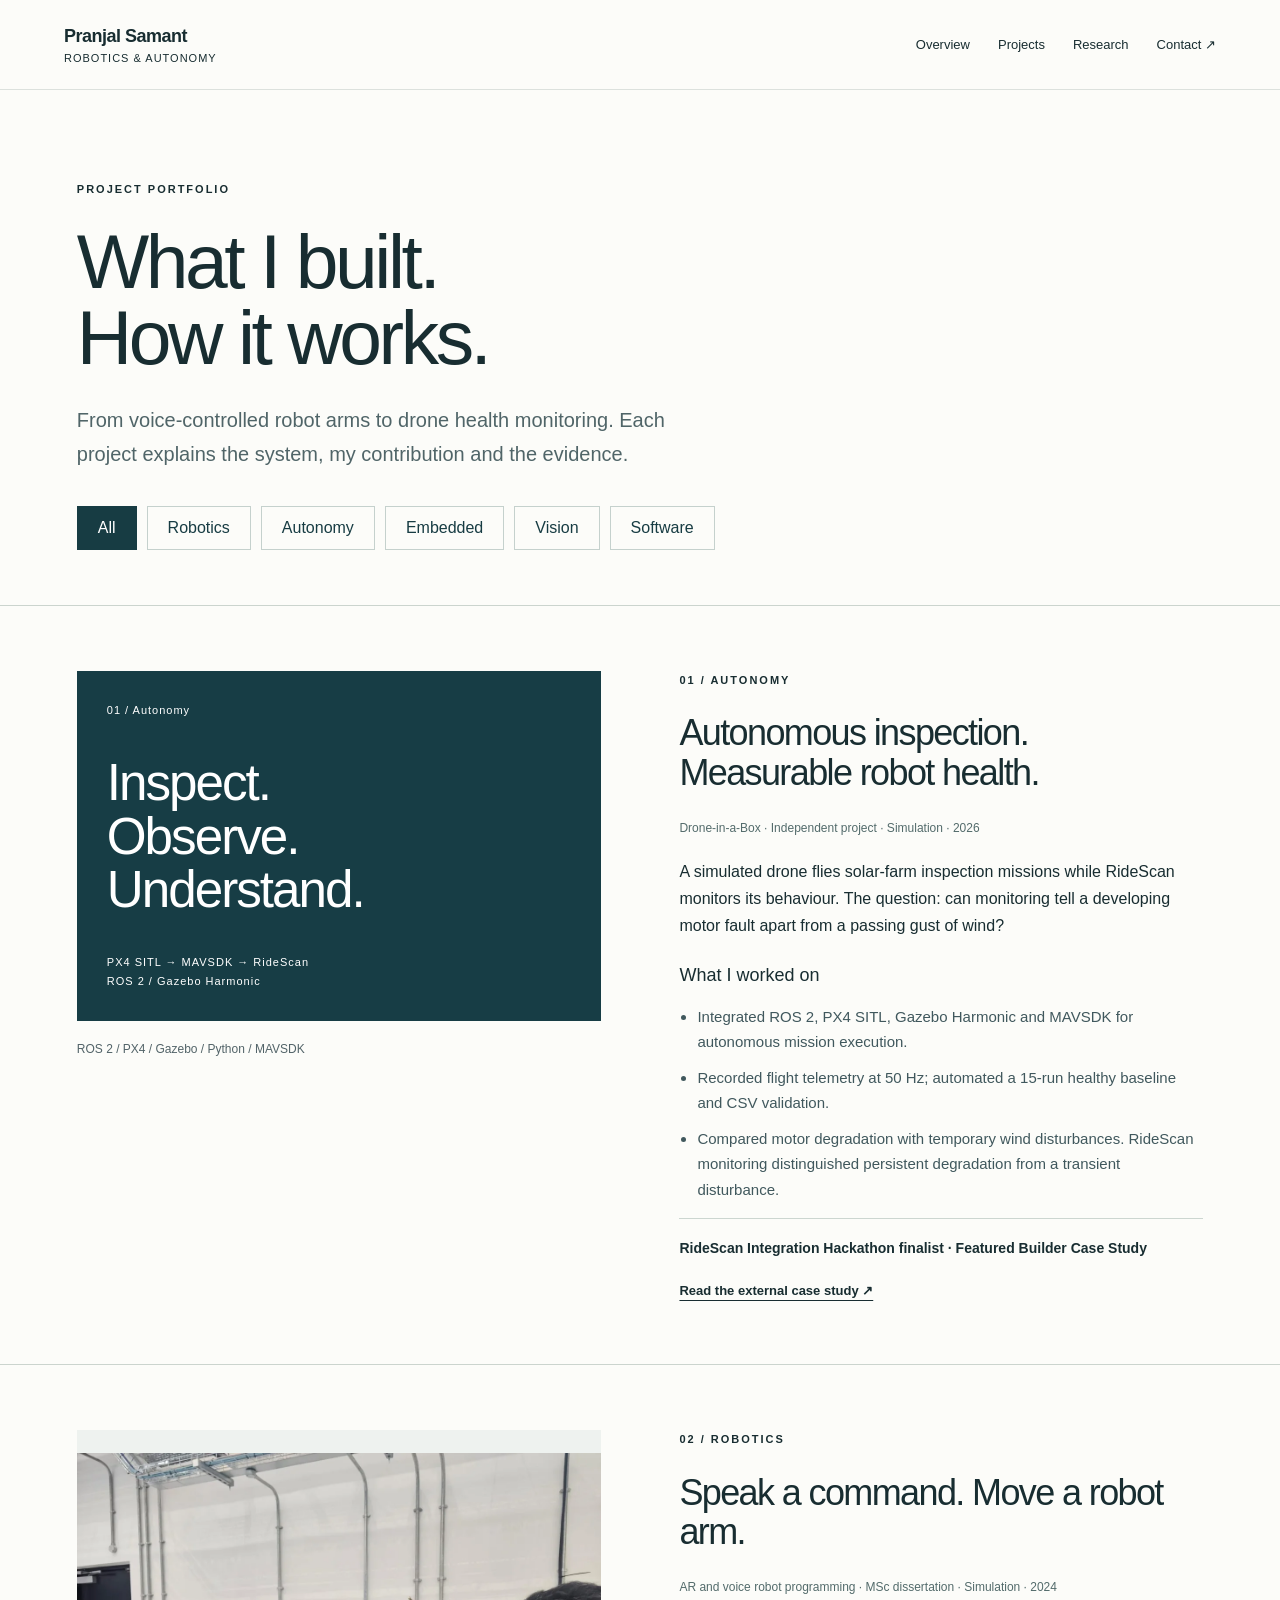
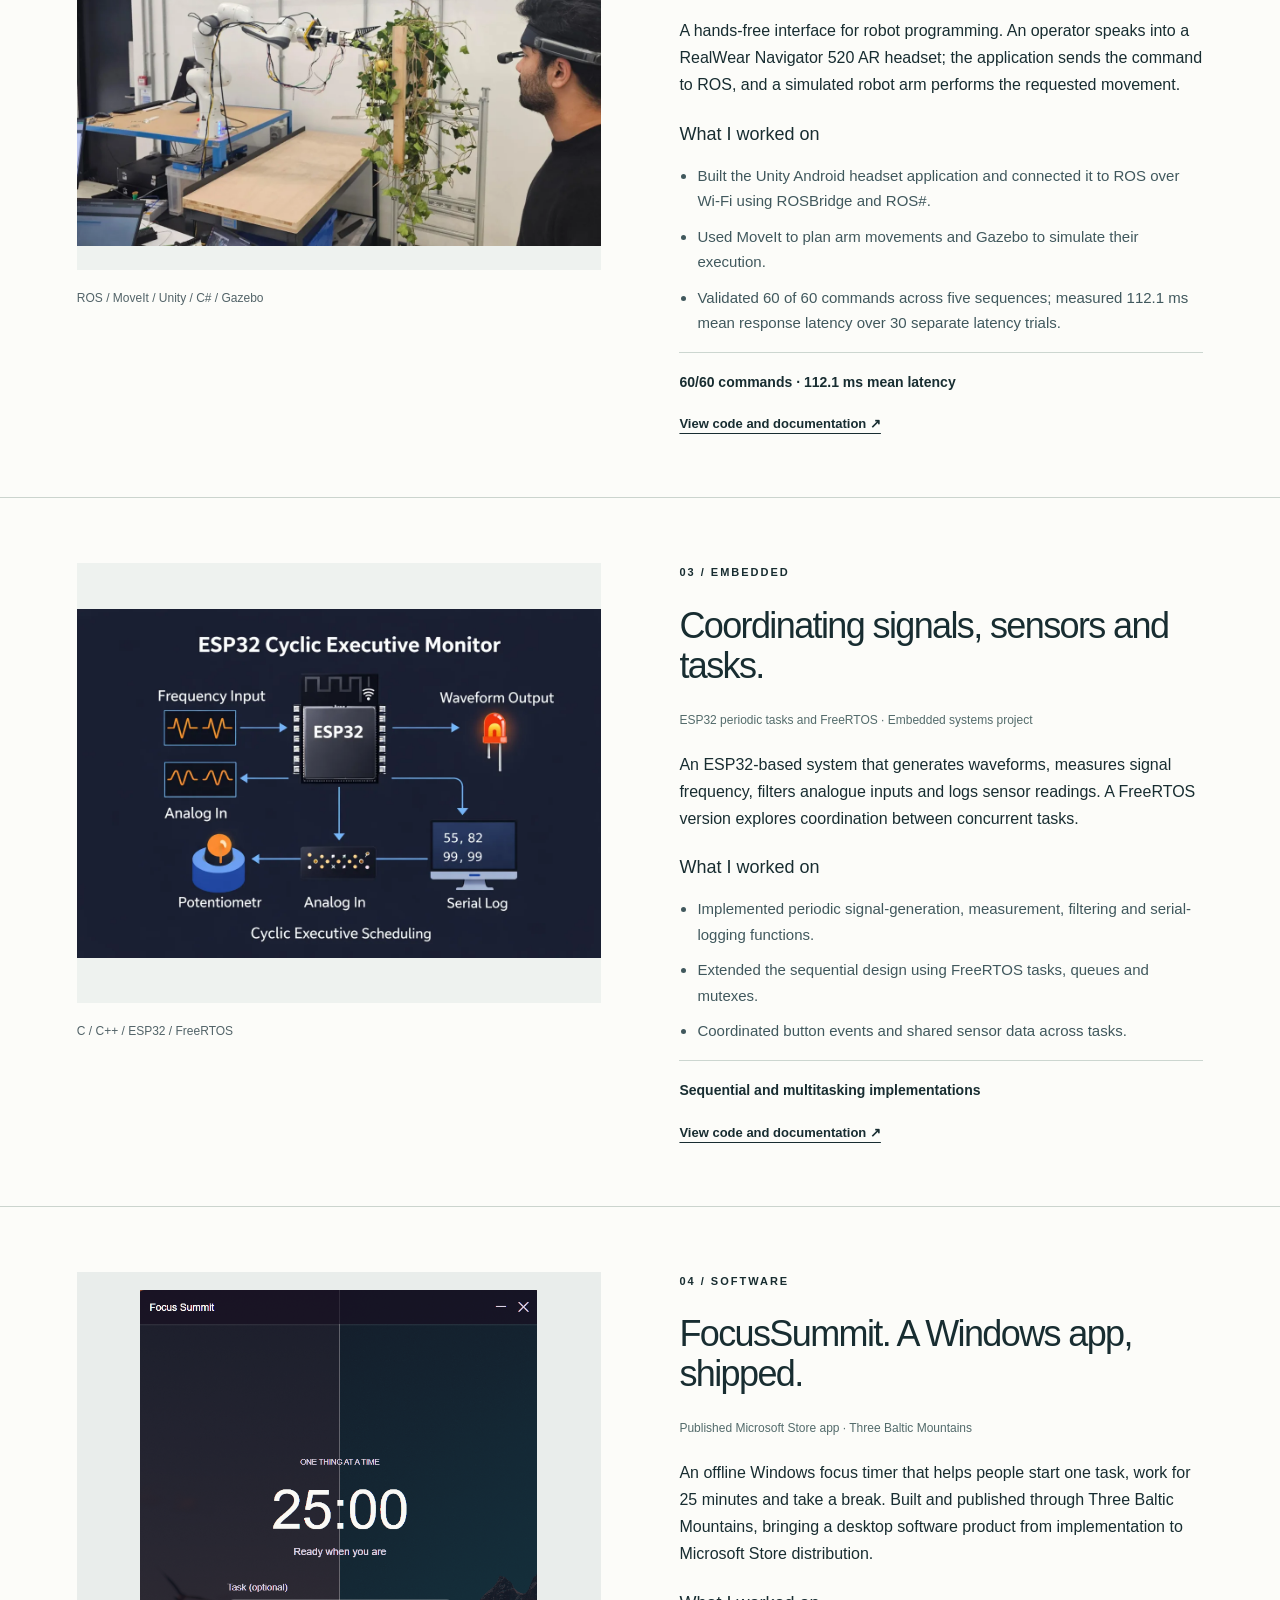
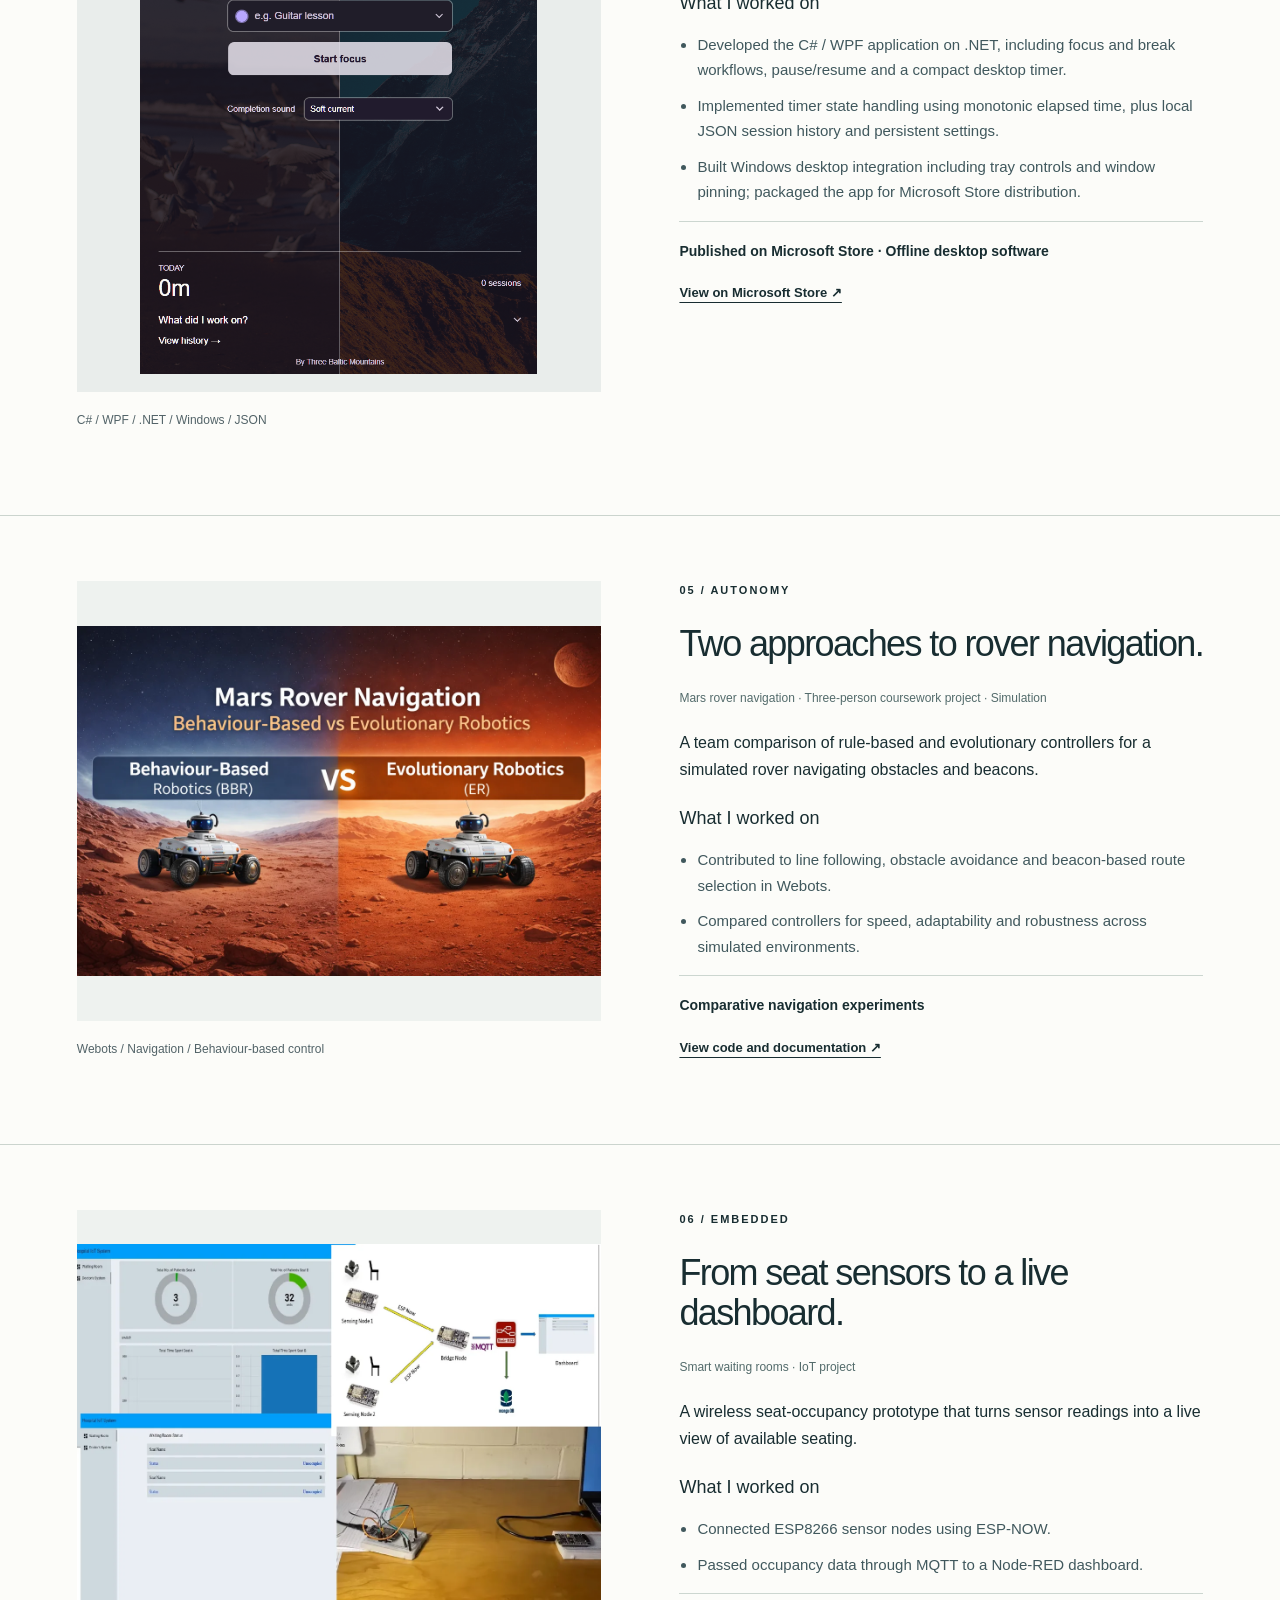
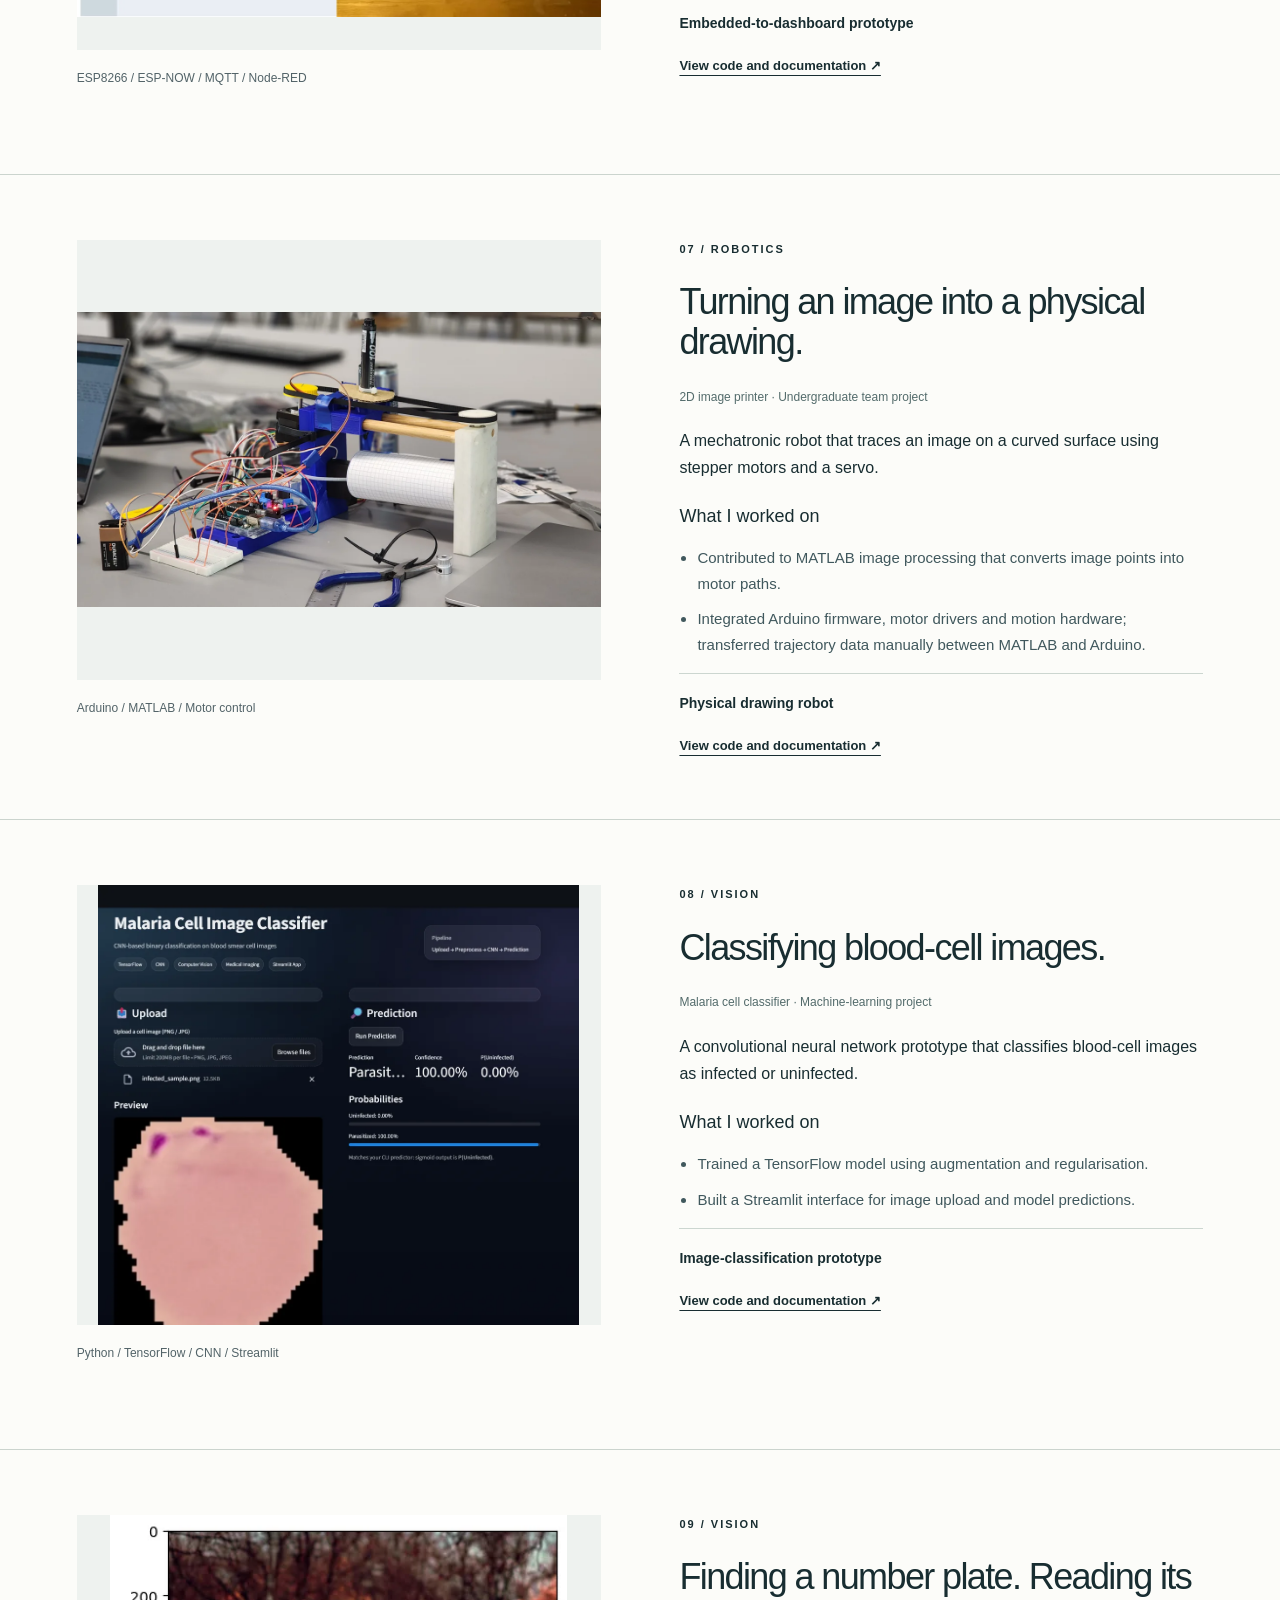
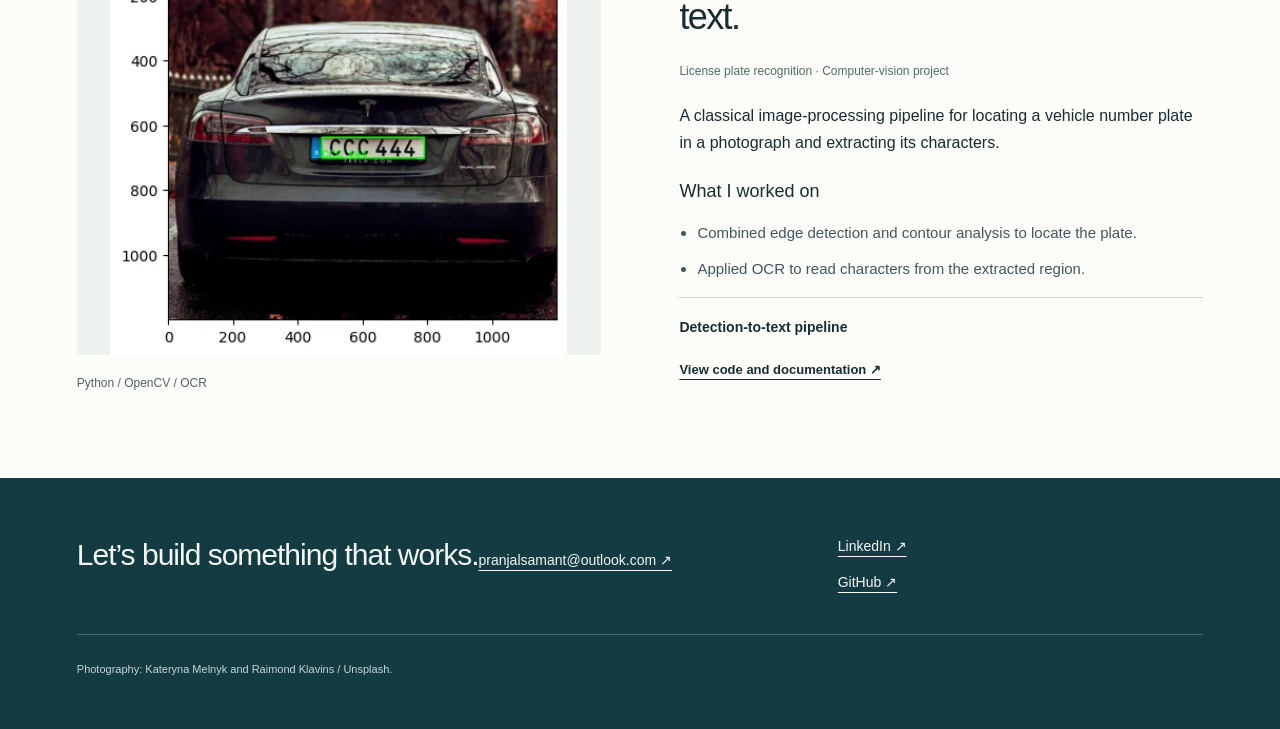
==== commit 65516578: "Focus the portfolio on projects and published research" ====
--- a/projects.html
+++ b/projects.html
@@ -1 +1 @@
-<!doctype html><html lang="en"><head><meta charset="utf-8"><meta name="viewport" content="width=device-width,initial-scale=1"><title>Robotics Projects | Pranjal Samant</title><meta name="description" content="Explore Pranjal Samant’s robotics, drone autonomy, embedded systems and computer vision projects, with implementation details and results."><meta name="theme-color" content="#143d44"><meta property="og:title" content="Robotics Projects | Pranjal Samant"><meta property="og:description" content="Explore Pranjal Samant’s robotics, drone autonomy, embedded systems and computer vision projects, with implementation details and results."><meta property="og:image" content="https://pranjalsamant1.github.io/assets/images/mountain.webp"><link rel="stylesheet" href="assets/site.css"><script defer src="assets/site.js"></script></head><body><a class="skip" href="#main">Skip to content</a><header class="nav"><a class="wordmark" href="index.html">Pranjal Samant<span>Robotics & autonomy</span></a><nav aria-label="Main navigation"><a href="index.html#work">Overview</a><a href="projects.html">Projects</a><a href="publications.html">Research</a><a href="index.html#experience">Experience</a><a href="mailto:pranjalsamant@outlook.com">Contact ↗</a></nav></header><main id="main"><section class="section pageintro"><p class="eyebrow">Project portfolio</p><h1>What I built.<br>How it works.</h1><p class="lead">From voice-controlled robot arms to drone health monitoring. Each project explains the system, my contribution and the evidence.</p><div class="filters" role="group" aria-label="Filter projects"><button type="button" data-filter="All" aria-pressed="true">All</button><button type="button" data-filter="Robotics" aria-pressed="false">Robotics</button><button type="button" data-filter="Autonomy" aria-pressed="false">Autonomy</button><button type="button" data-filter="Embedded" aria-pressed="false">Embedded</button><button type="button" data-filter="Vision" aria-pressed="false">Vision</button><button type="button" data-filter="Software" aria-pressed="false">Software</button></div><p id="filter-status" class="sr" aria-live="polite"></p></section><div class="projectlist"><article id="drone" class="case section" data-category="Autonomy"><div class="casevisual"><div class="drone-art"><span>01 / Autonomy</span><strong>Inspect.<br>Observe.<br>Understand.</strong><small>PX4 SITL → MAVSDK → RideScan<br>ROS 2 / Gazebo Harmonic</small></div><p>ROS 2 / PX4 / Gazebo / Python / MAVSDK</p></div><div class="casecopy"><p class="eyebrow">01 / Autonomy</p><h2>Autonomous inspection. Measurable robot health.</h2><p class="projectmeta">Drone-in-a-Box · Independent project · Simulation · 2026</p><p>A simulated drone flies solar-farm inspection missions while RideScan monitors its behaviour. The question: can monitoring tell a developing motor fault apart from a passing gust of wind?</p><h3>What I worked on</h3><ul><li>Integrated ROS 2, PX4 SITL, Gazebo Harmonic and MAVSDK for autonomous mission execution.</li><li>Recorded flight telemetry at 50 Hz; automated a 15-run healthy baseline and CSV validation.</li><li>Compared motor degradation with temporary wind disturbances. RideScan monitoring distinguished persistent degradation from a transient disturbance.</li></ul><p class="outcome">RideScan Integration Hackathon finalist · Featured Builder Case Study</p><a class="textlink" href="https://www.ridescan.ai/pranjal-samant">Read the external case study ↗</a></div></article><article id="ar" class="case section" data-category="Robotics"><div class="casevisual"><img src="assets/images/live_test.webp" alt="RealWear headset and robotic arm project demonstration" loading="lazy" width="1200" height="900"><p>ROS / MoveIt / Unity / C# / Gazebo</p></div><div class="casecopy"><p class="eyebrow">02 / Robotics</p><h2>Speak a command. Move a robot arm.</h2><p class="projectmeta">AR and voice robot programming · MSc dissertation · Simulation · 2024</p><p>A hands-free interface for robot programming. An operator speaks into a RealWear Navigator 520 AR headset; the application sends the command to ROS, and a simulated robot arm performs the requested movement.</p><h3>What I worked on</h3><ul><li>Built the Unity Android headset application and connected it to ROS over Wi-Fi using ROSBridge and ROS#.</li><li>Used MoveIt to plan arm movements and Gazebo to simulate their execution.</li><li>Validated 60 of 60 commands across five sequences; measured 112.1 ms mean response latency over 30 separate latency trials.</li></ul><p class="outcome">60/60 commands · 112.1 ms mean latency</p><a class="textlink" href="https://github.com/pranjalsamant1/Robotic_Arm_Application">View code and documentation ↗</a></div></article><article id="embedded" class="case section" data-category="Embedded"><div class="casevisual"><img src="assets/images/architecture.webp" alt="Embedded system architecture diagram" loading="lazy" width="1200" height="900"><p>C / C++ / ESP32 / FreeRTOS</p></div><div class="casecopy"><p class="eyebrow">03 / Embedded</p><h2>Coordinating signals, sensors and tasks.</h2><p class="projectmeta">ESP32 periodic tasks and FreeRTOS · Embedded systems project</p><p>An ESP32-based system that generates waveforms, measures signal frequency, filters analogue inputs and logs sensor readings. A FreeRTOS version explores coordination between concurrent tasks.</p><h3>What I worked on</h3><ul><li>Implemented periodic signal-generation, measurement, filtering and serial-logging functions.</li><li>Extended the sequential design using FreeRTOS tasks, queues and mutexes.</li><li>Coordinated button events and shared sensor data across tasks.</li></ul><p class="outcome">Sequential and multitasking implementations</p><a class="textlink" href="https://github.com/pranjalsamant1/FreeRTOS_Project">View code and documentation ↗</a></div></article><article id="focussummit" class="case section" data-category="Software"><div class="casevisual"><img src="assets/images/focussummit-latest.webp" alt="Latest FocusSummit app screenshot showing the focus timer, task input, completion sound and session history" loading="lazy" width="1200" height="900"><p>C# / WPF / .NET / Windows / JSON</p></div><div class="casecopy"><p class="eyebrow">04 / Software</p><h2>FocusSummit. A Windows app, shipped.</h2><p class="projectmeta">Published Microsoft Store app · Three Baltic Mountains</p><p>An offline Windows focus timer that helps people start one task, work for 25 minutes and take a break. Built and published through Three Baltic Mountains, bringing a desktop software product from implementation to Microsoft Store distribution.</p><h3>What I worked on</h3><ul><li>Developed the C# / WPF application on .NET, including focus and break workflows, pause/resume and a compact desktop timer.</li><li>Implemented timer state handling using monotonic elapsed time, plus local JSON session history and persistent settings.</li><li>Built Windows desktop integration including tray controls and window pinning; packaged the app for Microsoft Store distribution.</li></ul><p class="outcome">Published on Microsoft Store · Offline desktop software</p><a class="textlink" href="https://apps.microsoft.com/detail/9p1zfc7krhl3">View on Microsoft Store ↗</a></div></article><article id="rover" class="case section" data-category="Autonomy"><div class="casevisual"><img src="assets/images/IR_Mars.webp" alt="Mars rover navigation environment in Webots" loading="lazy" width="1200" height="900"><p>Webots / Navigation / Behaviour-based control</p></div><div class="casecopy"><p class="eyebrow">05 / Autonomy</p><h2>Two approaches to rover navigation.</h2><p class="projectmeta">Mars rover navigation · Three-person coursework project · Simulation</p><p>A team comparison of rule-based and evolutionary controllers for a simulated rover navigating obstacles and beacons.</p><h3>What I worked on</h3><ul><li>Contributed to line following, obstacle avoidance and beacon-based route selection in Webots.</li><li>Compared controllers for speed, adaptability and robustness across simulated environments.</li></ul><p class="outcome">Comparative navigation experiments</p><a class="textlink" href="https://github.com/pranjalsamant1/mars-rover-navigation-bbr-er">View code and documentation ↗</a></div></article><article id="iot" class="case section" data-category="Embedded"><div class="casevisual"><img src="assets/images/smart_waiting_room_portfolio.webp" alt="Smart waiting room sensor network diagram" loading="lazy" width="1200" height="900"><p>ESP8266 / ESP-NOW / MQTT / Node-RED</p></div><div class="casecopy"><p class="eyebrow">06 / Embedded</p><h2>From seat sensors to a live dashboard.</h2><p class="projectmeta">Smart waiting rooms · IoT project</p><p>A wireless seat-occupancy prototype that turns sensor readings into a live view of available seating.</p><h3>What I worked on</h3><ul><li>Connected ESP8266 sensor nodes using ESP-NOW.</li><li>Passed occupancy data through MQTT to a Node-RED dashboard.</li></ul><p class="outcome">Embedded-to-dashboard prototype</p><a class="textlink" href="https://github.com/pranjalsamant1/smart-waiting-rooms-iot">View code and documentation ↗</a></div></article><article id="printer" class="case section" data-category="Robotics"><div class="casevisual"><img src="assets/images/2d-image-printer-robot.webp" alt="Arduino drawing robot and curved drawing surface" loading="lazy" width="1200" height="900"><p>Arduino / MATLAB / Motor control</p></div><div class="casecopy"><p class="eyebrow">07 / Robotics</p><h2>Turning an image into a physical drawing.</h2><p class="projectmeta">2D image printer · Undergraduate team project</p><p>A mechatronic robot that traces an image on a curved surface using stepper motors and a servo.</p><h3>What I worked on</h3><ul><li>Contributed to MATLAB image processing that converts image points into motor paths.</li><li>Integrated Arduino firmware, motor drivers and motion hardware; transferred trajectory data manually between MATLAB and Arduino.</li></ul><p class="outcome">Physical drawing robot</p><a class="textlink" href="https://github.com/pranjalsamant1/2D-Image-Printer-Robot">View code and documentation ↗</a></div></article><article id="malaria" class="case section" data-category="Vision"><div class="casevisual"><img src="assets/images/webapp_result.webp" alt="Blood cell classification application" loading="lazy" width="1200" height="900"><p>Python / TensorFlow / CNN / Streamlit</p></div><div class="casecopy"><p class="eyebrow">08 / Vision</p><h2>Classifying blood-cell images.</h2><p class="projectmeta">Malaria cell classifier · Machine-learning project</p><p>A convolutional neural network prototype that classifies blood-cell images as infected or uninfected.</p><h3>What I worked on</h3><ul><li>Trained a TensorFlow model using augmentation and regularisation.</li><li>Built a Streamlit interface for image upload and model predictions.</li></ul><p class="outcome">Image-classification prototype</p><a class="textlink" href="https://github.com/pranjalsamant1/malaria-cell-image-classification">View code and documentation ↗</a></div></article><article id="ocr" class="case section" data-category="Vision"><div class="casevisual"><img src="assets/images/final_output.webp" alt="License plate detection and character recognition output" loading="lazy" width="1200" height="900"><p>Python / OpenCV / OCR</p></div><div class="casecopy"><p class="eyebrow">09 / Vision</p><h2>Finding a number plate. Reading its text.</h2><p class="projectmeta">License plate recognition · Computer-vision project</p><p>A classical image-processing pipeline for locating a vehicle number plate in a photograph and extracting its characters.</p><h3>What I worked on</h3><ul><li>Combined edge detection and contour analysis to locate the plate.</li><li>Applied OCR to read characters from the extracted region.</li></ul><p class="outcome">Detection-to-text pipeline</p><a class="textlink" href="https://github.com/pranjalsamant1/license-plate-recognition-opencv-ocr">View code and documentation ↗</a></div></article></div></main><footer><div><strong>Let’s build something that works.</strong><p>India · Open to relocation in Europe</p><a href="mailto:pranjalsamant@outlook.com">pranjalsamant@outlook.com ↗</a></div><div class="footerlinks"><a href="https://www.linkedin.com/in/pranjal-samant/">LinkedIn ↗</a><a href="https://github.com/pranjalsamant1">GitHub ↗</a><a href="assets/Pranjal-Samant-CV.pdf">Download CV ↓</a></div><p class="credit">Photography: Kateryna Melnyk and Raimond Klavins / Unsplash.</p></footer></body></html>+<!doctype html><html lang="en"><head><meta charset="utf-8"><meta name="viewport" content="width=device-width,initial-scale=1"><title>Robotics Projects | Pranjal Samant</title><meta name="description" content="Explore Pranjal Samant’s robotics, drone autonomy, embedded systems and computer vision projects, with implementation details and results."><meta name="theme-color" content="#143d44"><meta property="og:title" content="Robotics Projects | Pranjal Samant"><meta property="og:description" content="Explore Pranjal Samant’s robotics, drone autonomy, embedded systems and computer vision projects, with implementation details and results."><meta property="og:image" content="https://pranjalsamant1.github.io/assets/images/mountain.webp"><link rel="stylesheet" href="assets/site.css"><script defer src="assets/site.js"></script></head><body><a class="skip" href="#main">Skip to content</a><header class="nav"><a class="wordmark" href="index.html">Pranjal Samant<span>Robotics & autonomy</span></a><nav aria-label="Main navigation"><a href="index.html#work">Overview</a><a href="projects.html">Projects</a><a href="publications.html">Research</a><a href="mailto:pranjalsamant@outlook.com">Contact ↗</a></nav></header><main id="main"><section class="section pageintro"><p class="eyebrow">Project portfolio</p><h1>What I built.<br>How it works.</h1><p class="lead">From voice-controlled robot arms to drone health monitoring. Each project explains the system, my contribution and the evidence.</p><div class="filters" role="group" aria-label="Filter projects"><button type="button" data-filter="All" aria-pressed="true">All</button><button type="button" data-filter="Robotics" aria-pressed="false">Robotics</button><button type="button" data-filter="Autonomy" aria-pressed="false">Autonomy</button><button type="button" data-filter="Embedded" aria-pressed="false">Embedded</button><button type="button" data-filter="Vision" aria-pressed="false">Vision</button><button type="button" data-filter="Software" aria-pressed="false">Software</button></div><p id="filter-status" class="sr" aria-live="polite"></p></section><div class="projectlist"><article id="drone" class="case section" data-category="Autonomy"><div class="casevisual"><div class="drone-art"><span>01 / Autonomy</span><strong>Inspect.<br>Observe.<br>Understand.</strong><small>PX4 SITL → MAVSDK → RideScan<br>ROS 2 / Gazebo Harmonic</small></div><p>ROS 2 / PX4 / Gazebo / Python / MAVSDK</p></div><div class="casecopy"><p class="eyebrow">01 / Autonomy</p><h2>Autonomous inspection. Measurable robot health.</h2><p class="projectmeta">Drone-in-a-Box · Independent project · Simulation · 2026</p><p>A simulated drone flies solar-farm inspection missions while RideScan monitors its behaviour. The question: can monitoring tell a developing motor fault apart from a passing gust of wind?</p><h3>What I worked on</h3><ul><li>Integrated ROS 2, PX4 SITL, Gazebo Harmonic and MAVSDK for autonomous mission execution.</li><li>Recorded flight telemetry at 50 Hz; automated a 15-run healthy baseline and CSV validation.</li><li>Compared motor degradation with temporary wind disturbances. RideScan monitoring distinguished persistent degradation from a transient disturbance.</li></ul><p class="outcome">RideScan Integration Hackathon finalist · Featured Builder Case Study</p><a class="textlink" href="https://www.ridescan.ai/pranjal-samant">Read the external case study ↗</a></div></article><article id="ar" class="case section" data-category="Robotics"><div class="casevisual"><img src="assets/images/live_test.webp" alt="RealWear headset and robotic arm project demonstration" loading="lazy" width="1200" height="900"><p>ROS / MoveIt / Unity / C# / Gazebo</p></div><div class="casecopy"><p class="eyebrow">02 / Robotics</p><h2>Speak a command. Move a robot arm.</h2><p class="projectmeta">AR and voice robot programming · MSc dissertation · Simulation · 2024</p><p>A hands-free interface for robot programming. An operator speaks into a RealWear Navigator 520 AR headset; the application sends the command to ROS, and a simulated robot arm performs the requested movement.</p><h3>What I worked on</h3><ul><li>Built the Unity Android headset application and connected it to ROS over Wi-Fi using ROSBridge and ROS#.</li><li>Used MoveIt to plan arm movements and Gazebo to simulate their execution.</li><li>Validated 60 of 60 commands across five sequences; measured 112.1 ms mean response latency over 30 separate latency trials.</li></ul><p class="outcome">60/60 commands · 112.1 ms mean latency</p><a class="textlink" href="https://github.com/pranjalsamant1/Robotic_Arm_Application">View code and documentation ↗</a></div></article><article id="embedded" class="case section" data-category="Embedded"><div class="casevisual"><img src="assets/images/architecture.webp" alt="Embedded system architecture diagram" loading="lazy" width="1200" height="900"><p>C / C++ / ESP32 / FreeRTOS</p></div><div class="casecopy"><p class="eyebrow">03 / Embedded</p><h2>Coordinating signals, sensors and tasks.</h2><p class="projectmeta">ESP32 periodic tasks and FreeRTOS · Embedded systems project</p><p>An ESP32-based system that generates waveforms, measures signal frequency, filters analogue inputs and logs sensor readings. A FreeRTOS version explores coordination between concurrent tasks.</p><h3>What I worked on</h3><ul><li>Implemented periodic signal-generation, measurement, filtering and serial-logging functions.</li><li>Extended the sequential design using FreeRTOS tasks, queues and mutexes.</li><li>Coordinated button events and shared sensor data across tasks.</li></ul><p class="outcome">Sequential and multitasking implementations</p><a class="textlink" href="https://github.com/pranjalsamant1/FreeRTOS_Project">View code and documentation ↗</a></div></article><article id="focussummit" class="case section" data-category="Software"><div class="casevisual"><img src="assets/images/focussummit-latest.webp" alt="Latest FocusSummit app screenshot showing the focus timer, task input, completion sound and session history" loading="lazy" width="1200" height="900"><p>C# / WPF / .NET / Windows / JSON</p></div><div class="casecopy"><p class="eyebrow">04 / Software</p><h2>FocusSummit. A Windows app, shipped.</h2><p class="projectmeta">Published Microsoft Store app · Three Baltic Mountains</p><p>An offline Windows focus timer that helps people start one task, work for 25 minutes and take a break. Built and published through Three Baltic Mountains, bringing a desktop software product from implementation to Microsoft Store distribution.</p><h3>What I worked on</h3><ul><li>Developed the C# / WPF application on .NET, including focus and break workflows, pause/resume and a compact desktop timer.</li><li>Implemented timer state handling using monotonic elapsed time, plus local JSON session history and persistent settings.</li><li>Built Windows desktop integration including tray controls and window pinning; packaged the app for Microsoft Store distribution.</li></ul><p class="outcome">Published on Microsoft Store · Offline desktop software</p><a class="textlink" href="https://apps.microsoft.com/detail/9p1zfc7krhl3">View on Microsoft Store ↗</a></div></article><article id="rover" class="case section" data-category="Autonomy"><div class="casevisual"><img src="assets/images/IR_Mars.webp" alt="Mars rover navigation environment in Webots" loading="lazy" width="1200" height="900"><p>Webots / Navigation / Behaviour-based control</p></div><div class="casecopy"><p class="eyebrow">05 / Autonomy</p><h2>Two approaches to rover navigation.</h2><p class="projectmeta">Mars rover navigation · Three-person coursework project · Simulation</p><p>A team comparison of rule-based and evolutionary controllers for a simulated rover navigating obstacles and beacons.</p><h3>What I worked on</h3><ul><li>Contributed to line following, obstacle avoidance and beacon-based route selection in Webots.</li><li>Compared controllers for speed, adaptability and robustness across simulated environments.</li></ul><p class="outcome">Comparative navigation experiments</p><a class="textlink" href="https://github.com/pranjalsamant1/mars-rover-navigation-bbr-er">View code and documentation ↗</a></div></article><article id="iot" class="case section" data-category="Embedded"><div class="casevisual"><img src="assets/images/smart_waiting_room_portfolio.webp" alt="Smart waiting room sensor network diagram" loading="lazy" width="1200" height="900"><p>ESP8266 / ESP-NOW / MQTT / Node-RED</p></div><div class="casecopy"><p class="eyebrow">06 / Embedded</p><h2>From seat sensors to a live dashboard.</h2><p class="projectmeta">Smart waiting rooms · IoT project</p><p>A wireless seat-occupancy prototype that turns sensor readings into a live view of available seating.</p><h3>What I worked on</h3><ul><li>Connected ESP8266 sensor nodes using ESP-NOW.</li><li>Passed occupancy data through MQTT to a Node-RED dashboard.</li></ul><p class="outcome">Embedded-to-dashboard prototype</p><a class="textlink" href="https://github.com/pranjalsamant1/smart-waiting-rooms-iot">View code and documentation ↗</a></div></article><article id="printer" class="case section" data-category="Robotics"><div class="casevisual"><img src="assets/images/2d-image-printer-robot.webp" alt="Arduino drawing robot and curved drawing surface" loading="lazy" width="1200" height="900"><p>Arduino / MATLAB / Motor control</p></div><div class="casecopy"><p class="eyebrow">07 / Robotics</p><h2>Turning an image into a physical drawing.</h2><p class="projectmeta">2D image printer · Undergraduate team project</p><p>A mechatronic robot that traces an image on a curved surface using stepper motors and a servo.</p><h3>What I worked on</h3><ul><li>Contributed to MATLAB image processing that converts image points into motor paths.</li><li>Integrated Arduino firmware, motor drivers and motion hardware; transferred trajectory data manually between MATLAB and Arduino.</li></ul><p class="outcome">Physical drawing robot</p><a class="textlink" href="https://github.com/pranjalsamant1/2D-Image-Printer-Robot">View code and documentation ↗</a></div></article><article id="malaria" class="case section" data-category="Vision"><div class="casevisual"><img src="assets/images/webapp_result.webp" alt="Blood cell classification application" loading="lazy" width="1200" height="900"><p>Python / TensorFlow / CNN / Streamlit</p></div><div class="casecopy"><p class="eyebrow">08 / Vision</p><h2>Classifying blood-cell images.</h2><p class="projectmeta">Malaria cell classifier · Machine-learning project</p><p>A convolutional neural network prototype that classifies blood-cell images as infected or uninfected.</p><h3>What I worked on</h3><ul><li>Trained a TensorFlow model using augmentation and regularisation.</li><li>Built a Streamlit interface for image upload and model predictions.</li></ul><p class="outcome">Image-classification prototype</p><a class="textlink" href="https://github.com/pranjalsamant1/malaria-cell-image-classification">View code and documentation ↗</a></div></article><article id="ocr" class="case section" data-category="Vision"><div class="casevisual"><img src="assets/images/final_output.webp" alt="License plate detection and character recognition output" loading="lazy" width="1200" height="900"><p>Python / OpenCV / OCR</p></div><div class="casecopy"><p class="eyebrow">09 / Vision</p><h2>Finding a number plate. Reading its text.</h2><p class="projectmeta">License plate recognition · Computer-vision project</p><p>A classical image-processing pipeline for locating a vehicle number plate in a photograph and extracting its characters.</p><h3>What I worked on</h3><ul><li>Combined edge detection and contour analysis to locate the plate.</li><li>Applied OCR to read characters from the extracted region.</li></ul><p class="outcome">Detection-to-text pipeline</p><a class="textlink" href="https://github.com/pranjalsamant1/license-plate-recognition-opencv-ocr">View code and documentation ↗</a></div></article></div></main><footer><div><strong>Let’s build something that works.</strong><a href="mailto:pranjalsamant@outlook.com">pranjalsamant@outlook.com ↗</a></div><div class="footerlinks"><a href="https://www.linkedin.com/in/pranjal-samant/">LinkedIn ↗</a><a href="https://github.com/pranjalsamant1">GitHub ↗</a></div><p class="credit">Photography: Kateryna Melnyk and Raimond Klavins / Unsplash.</p></footer></body></html>
